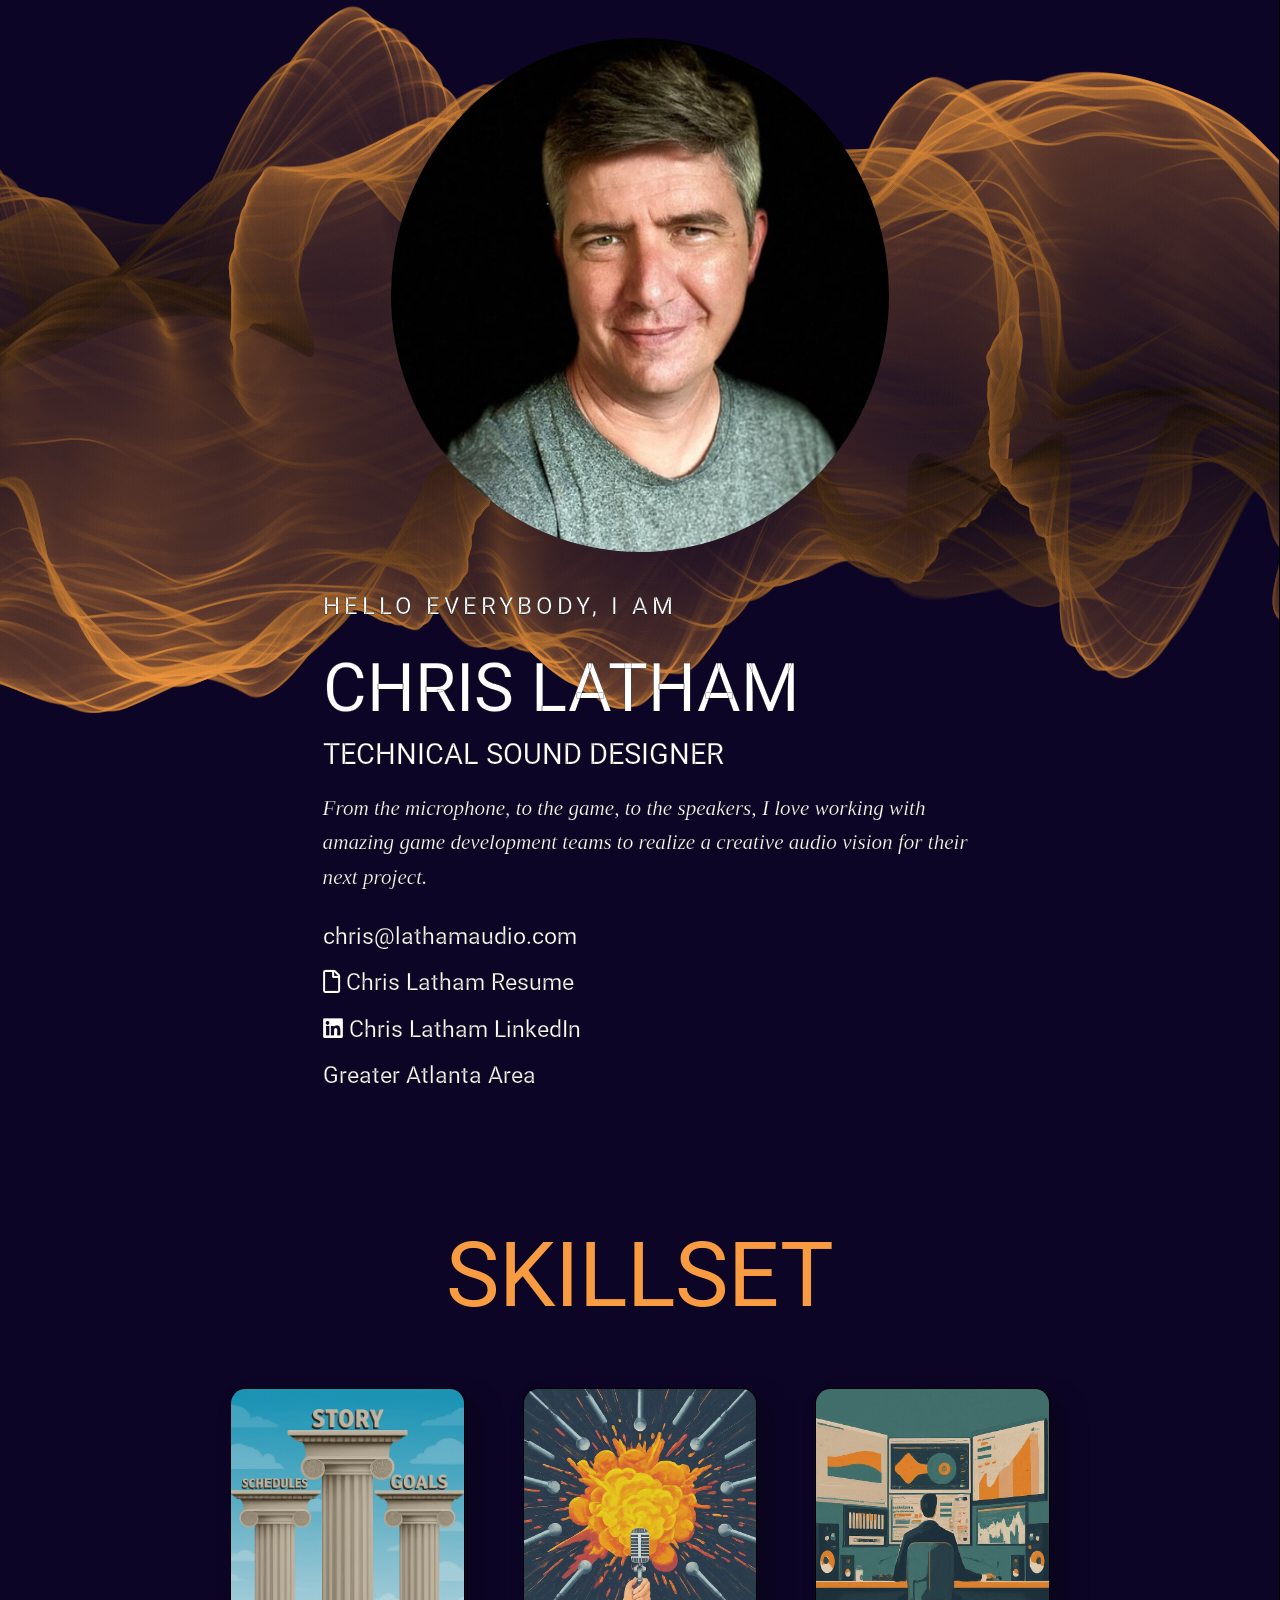
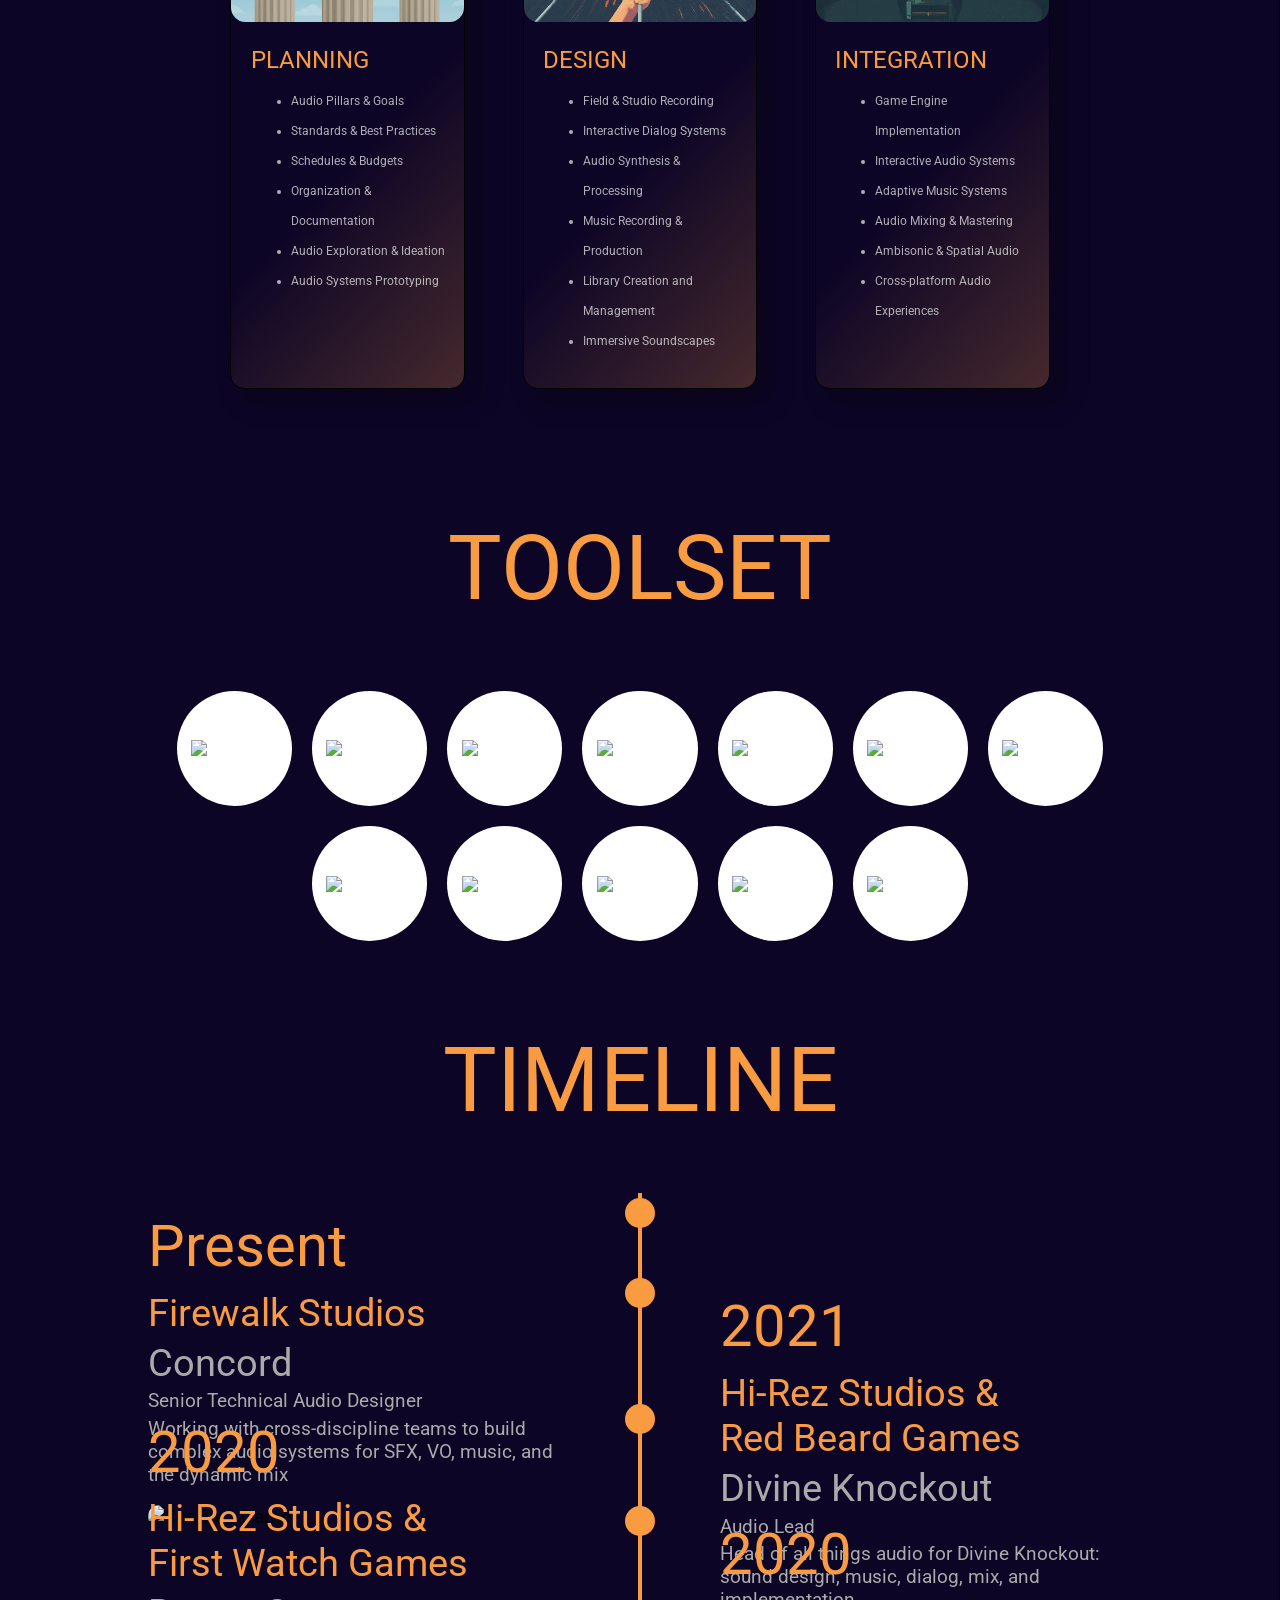
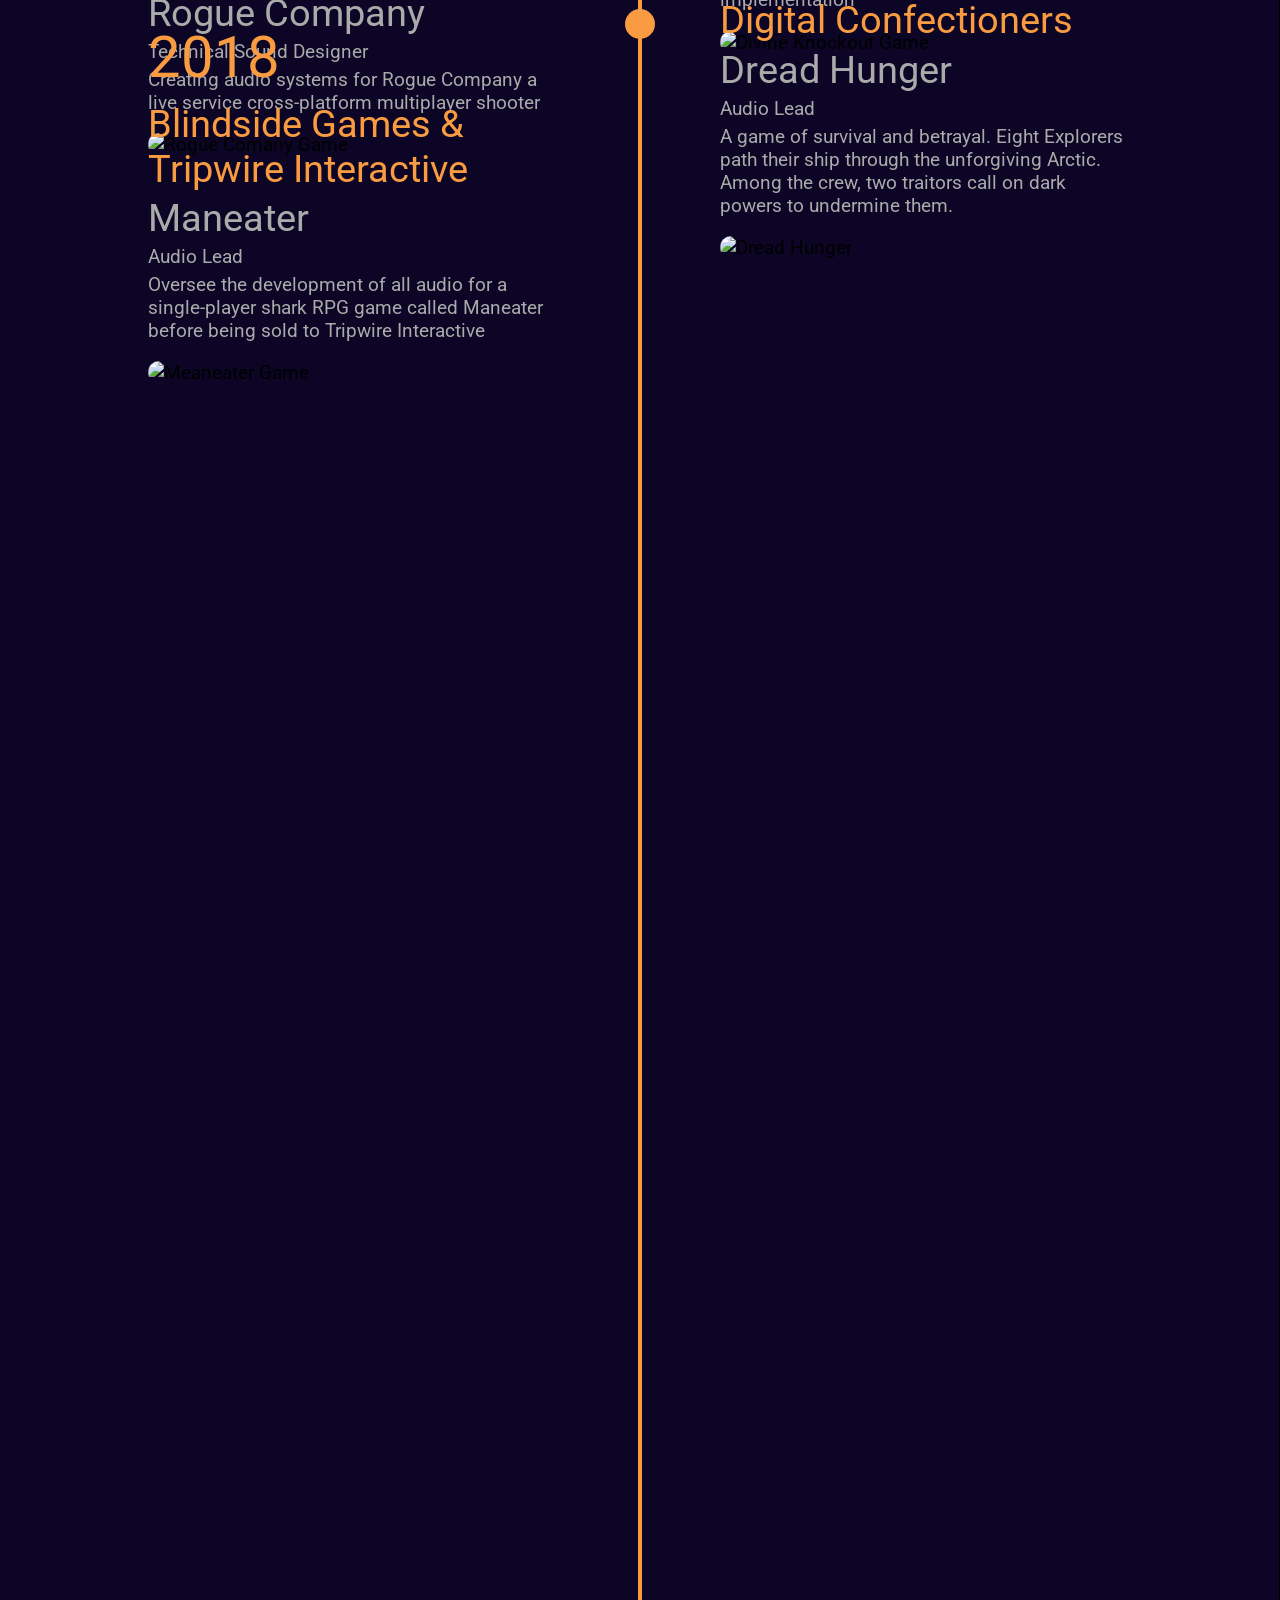
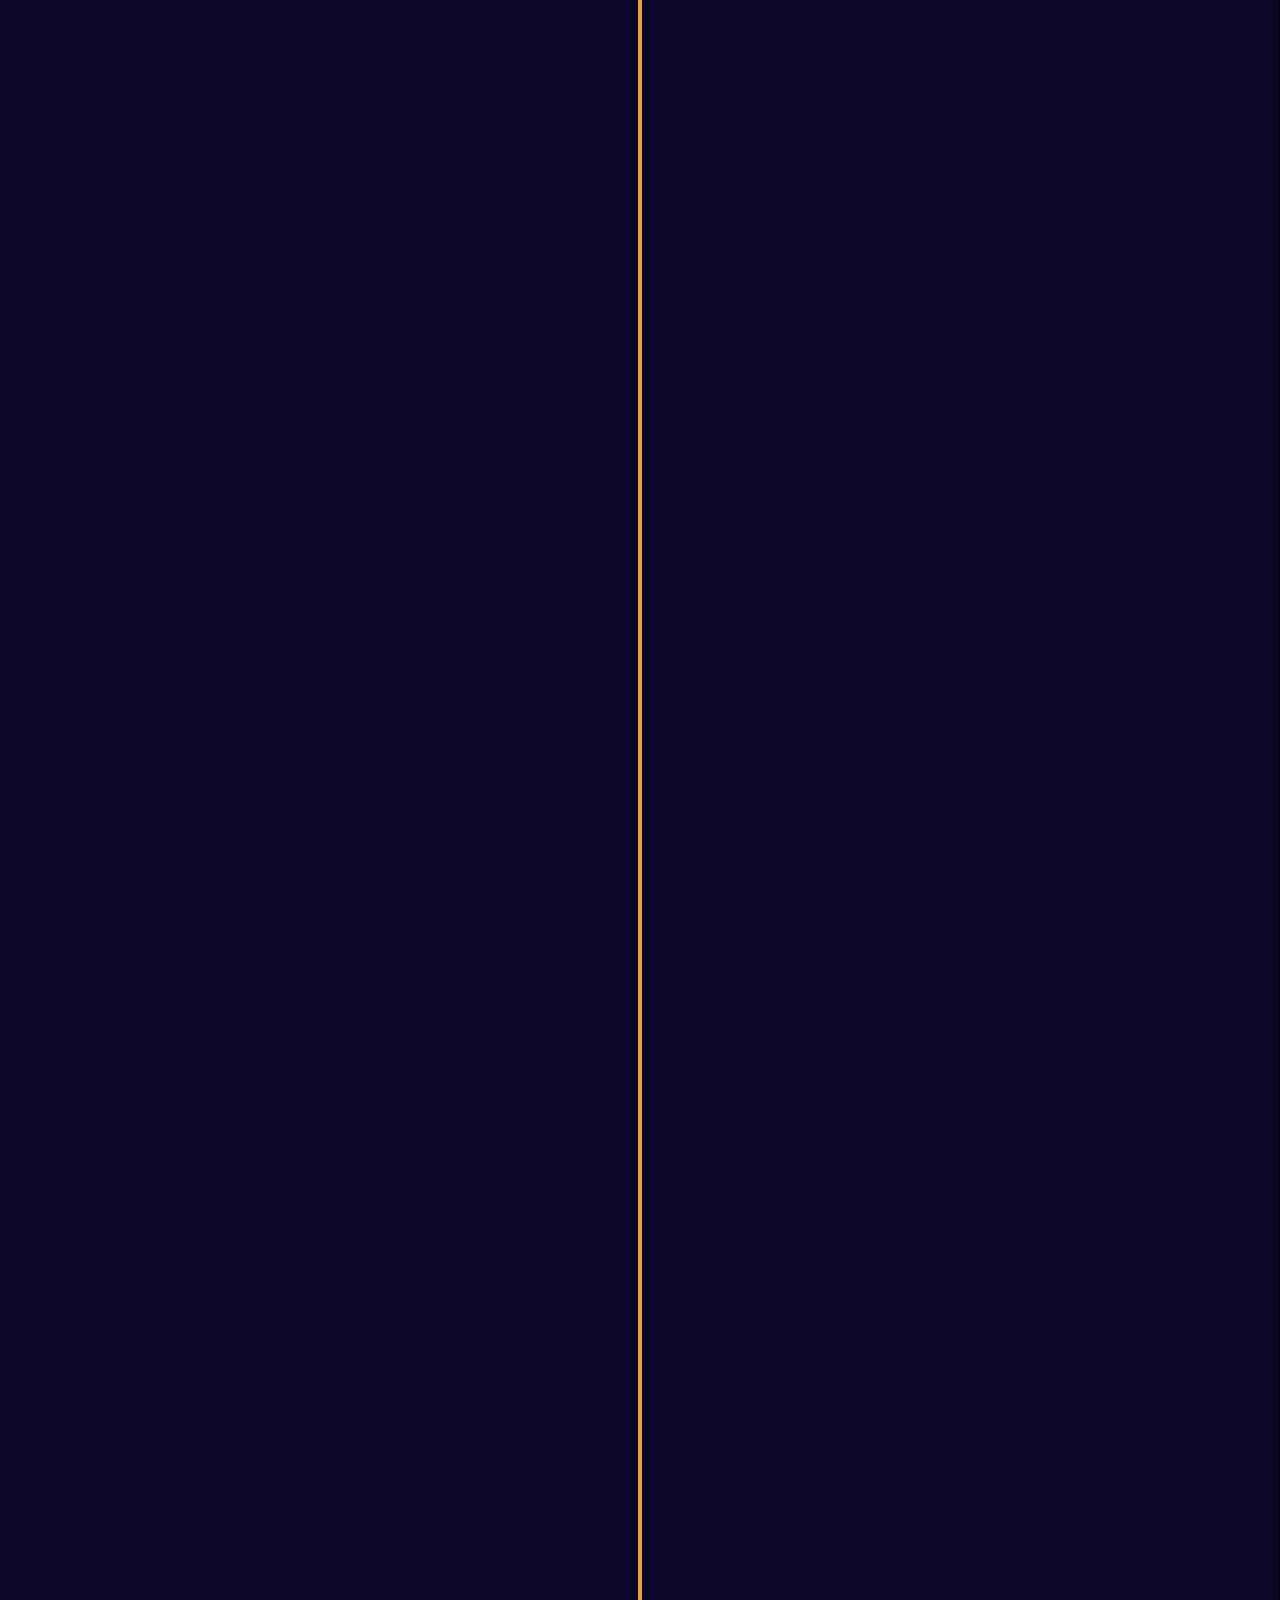
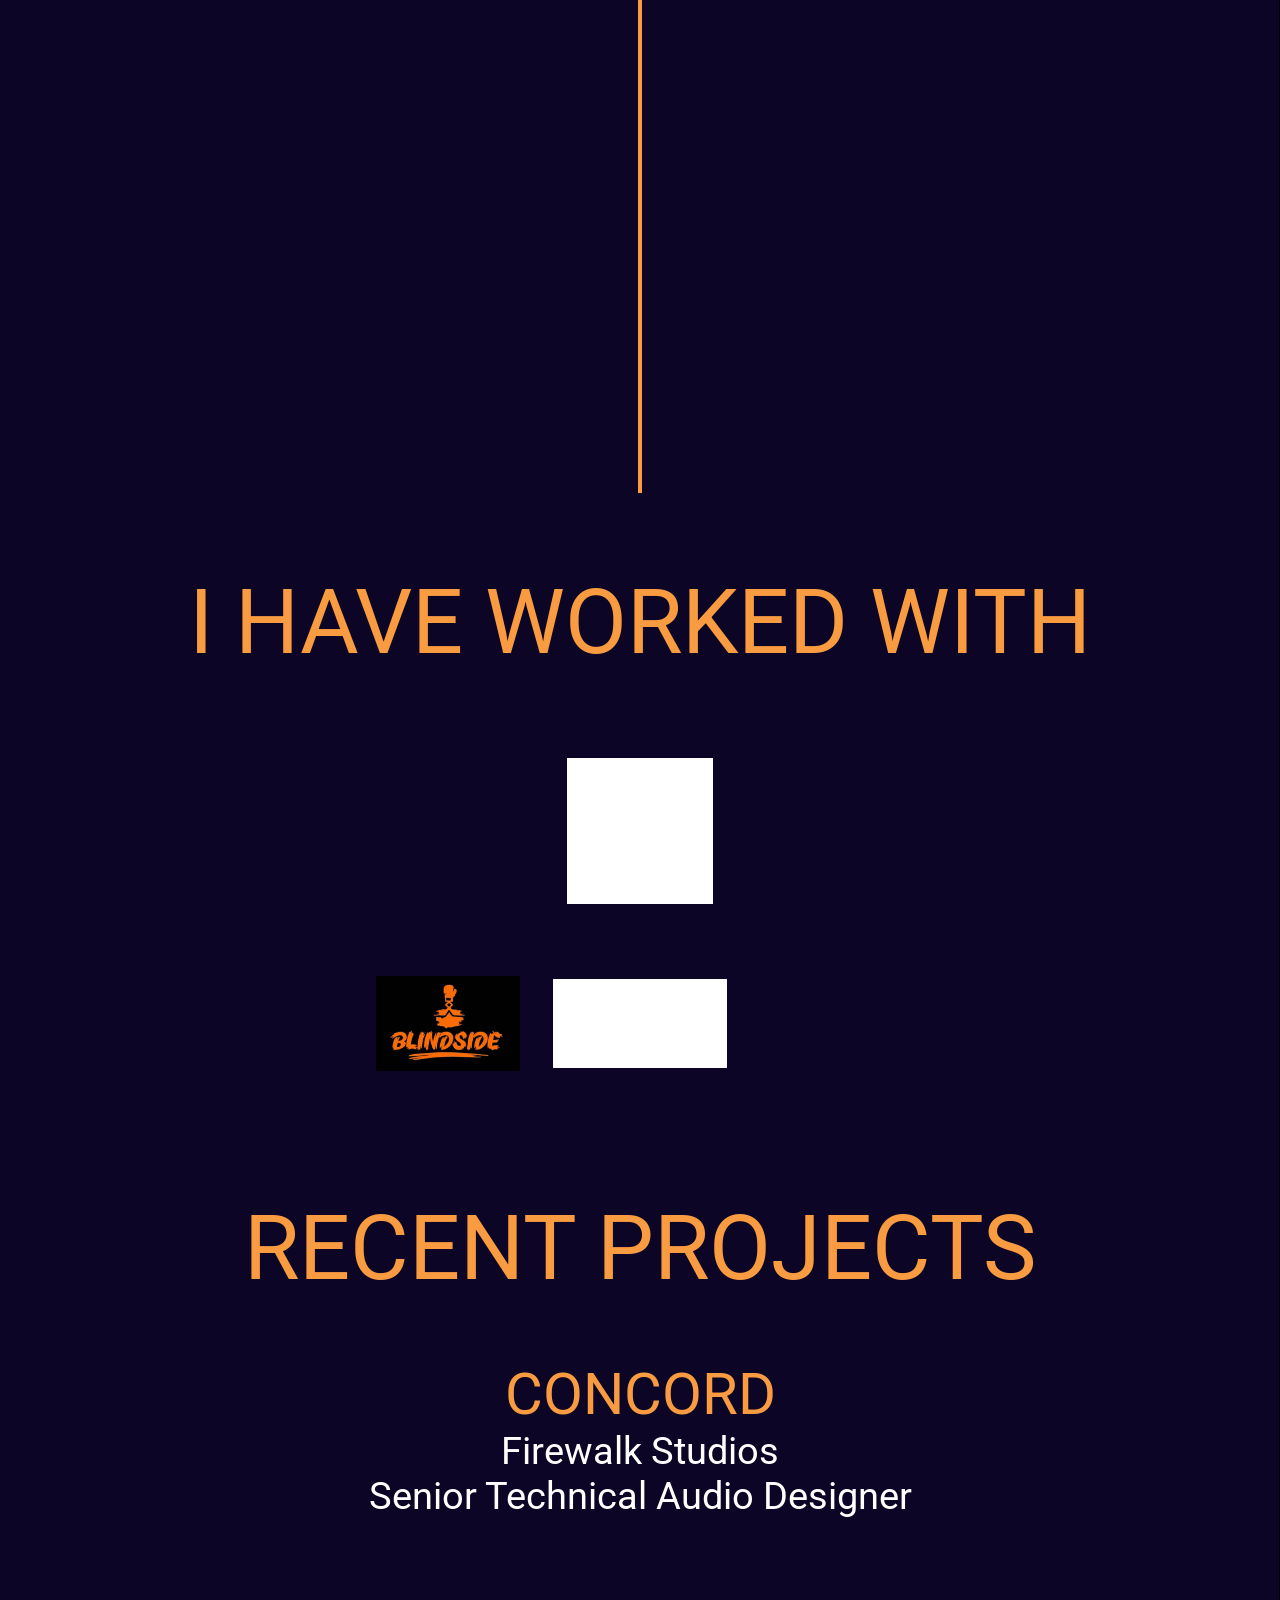
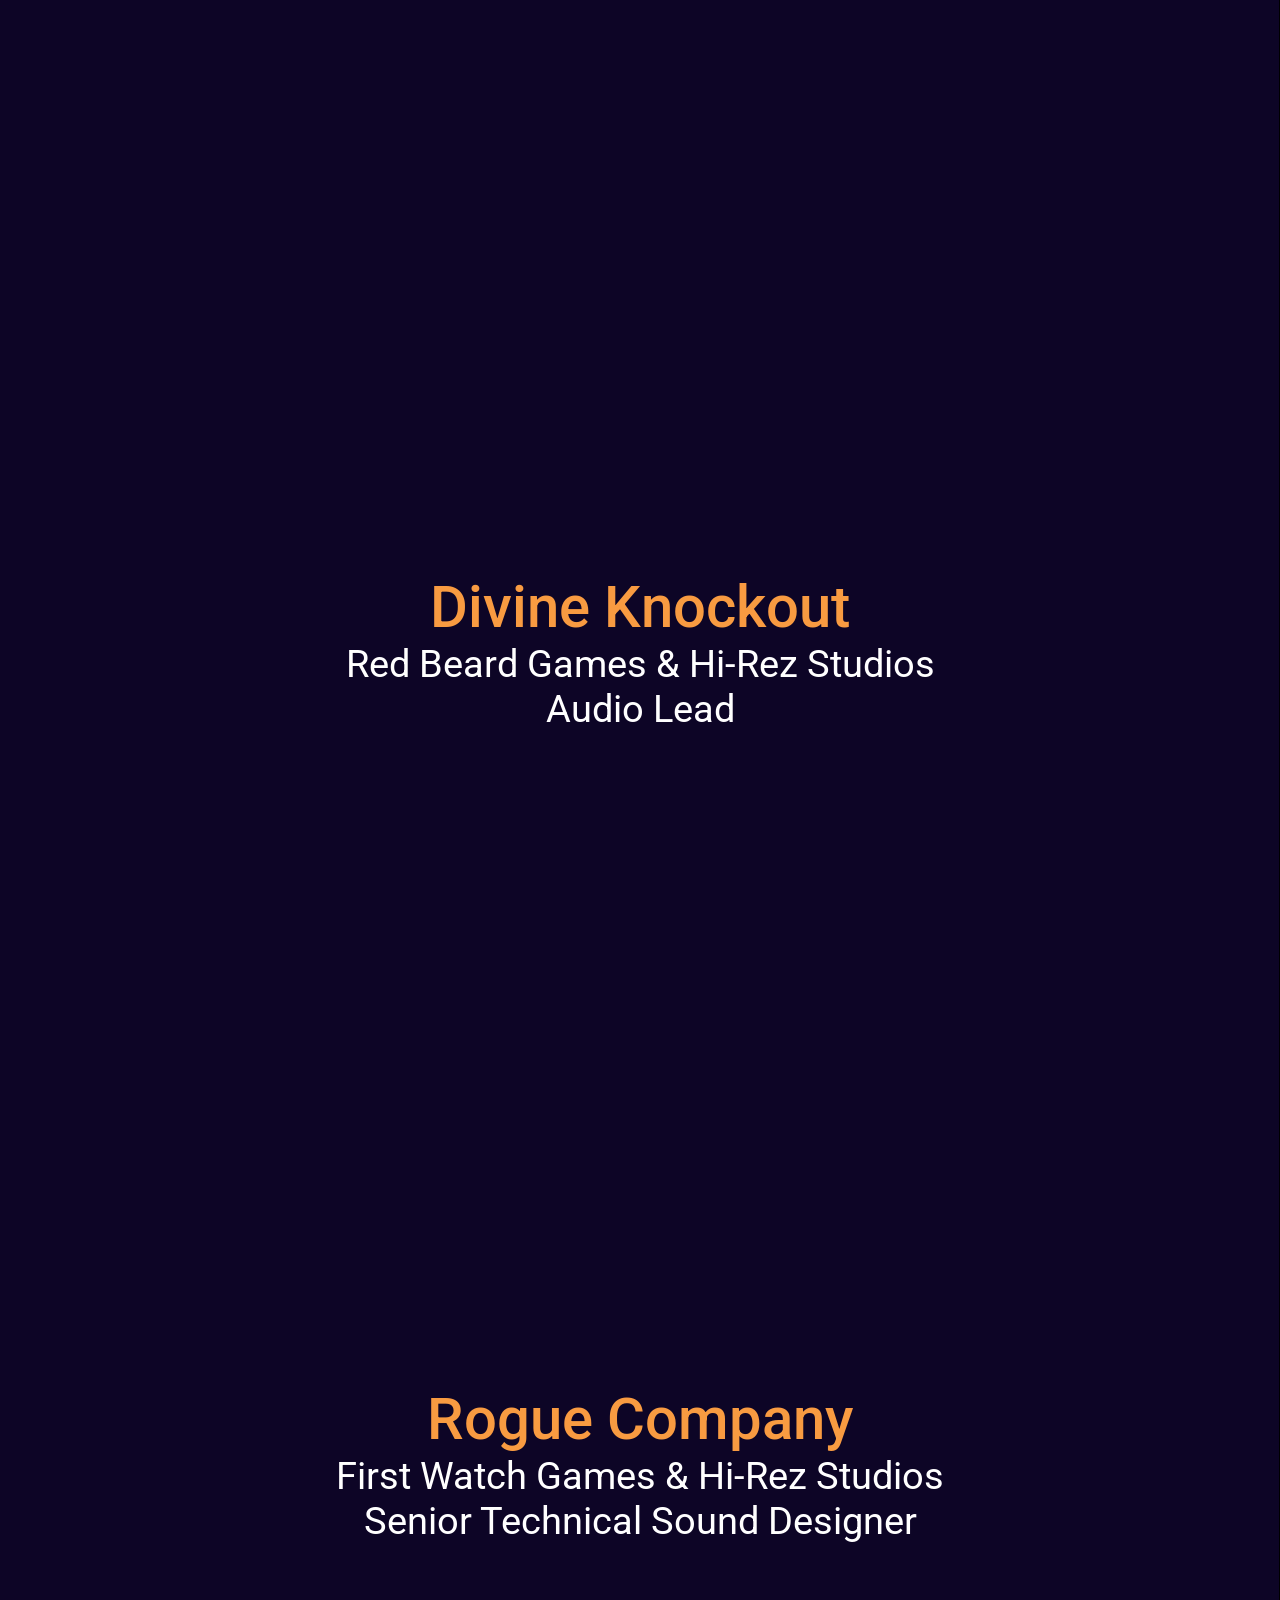
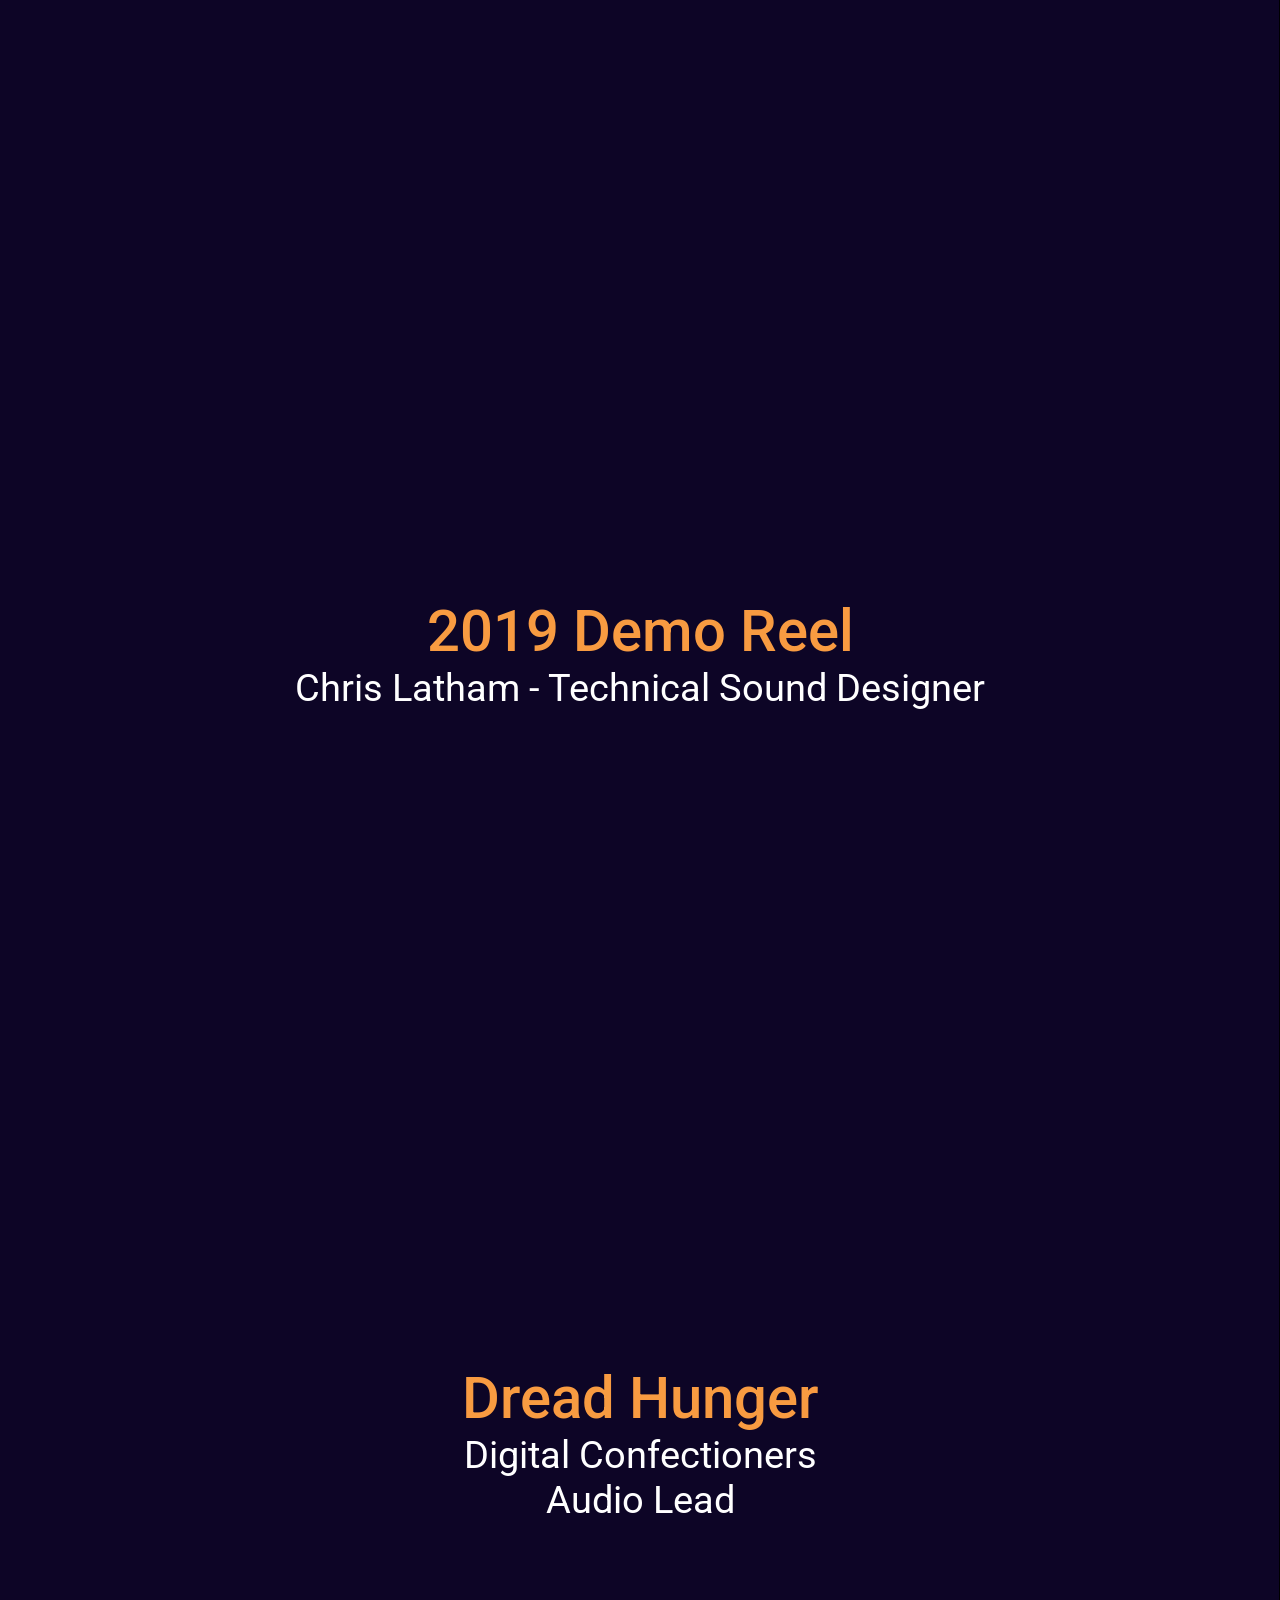
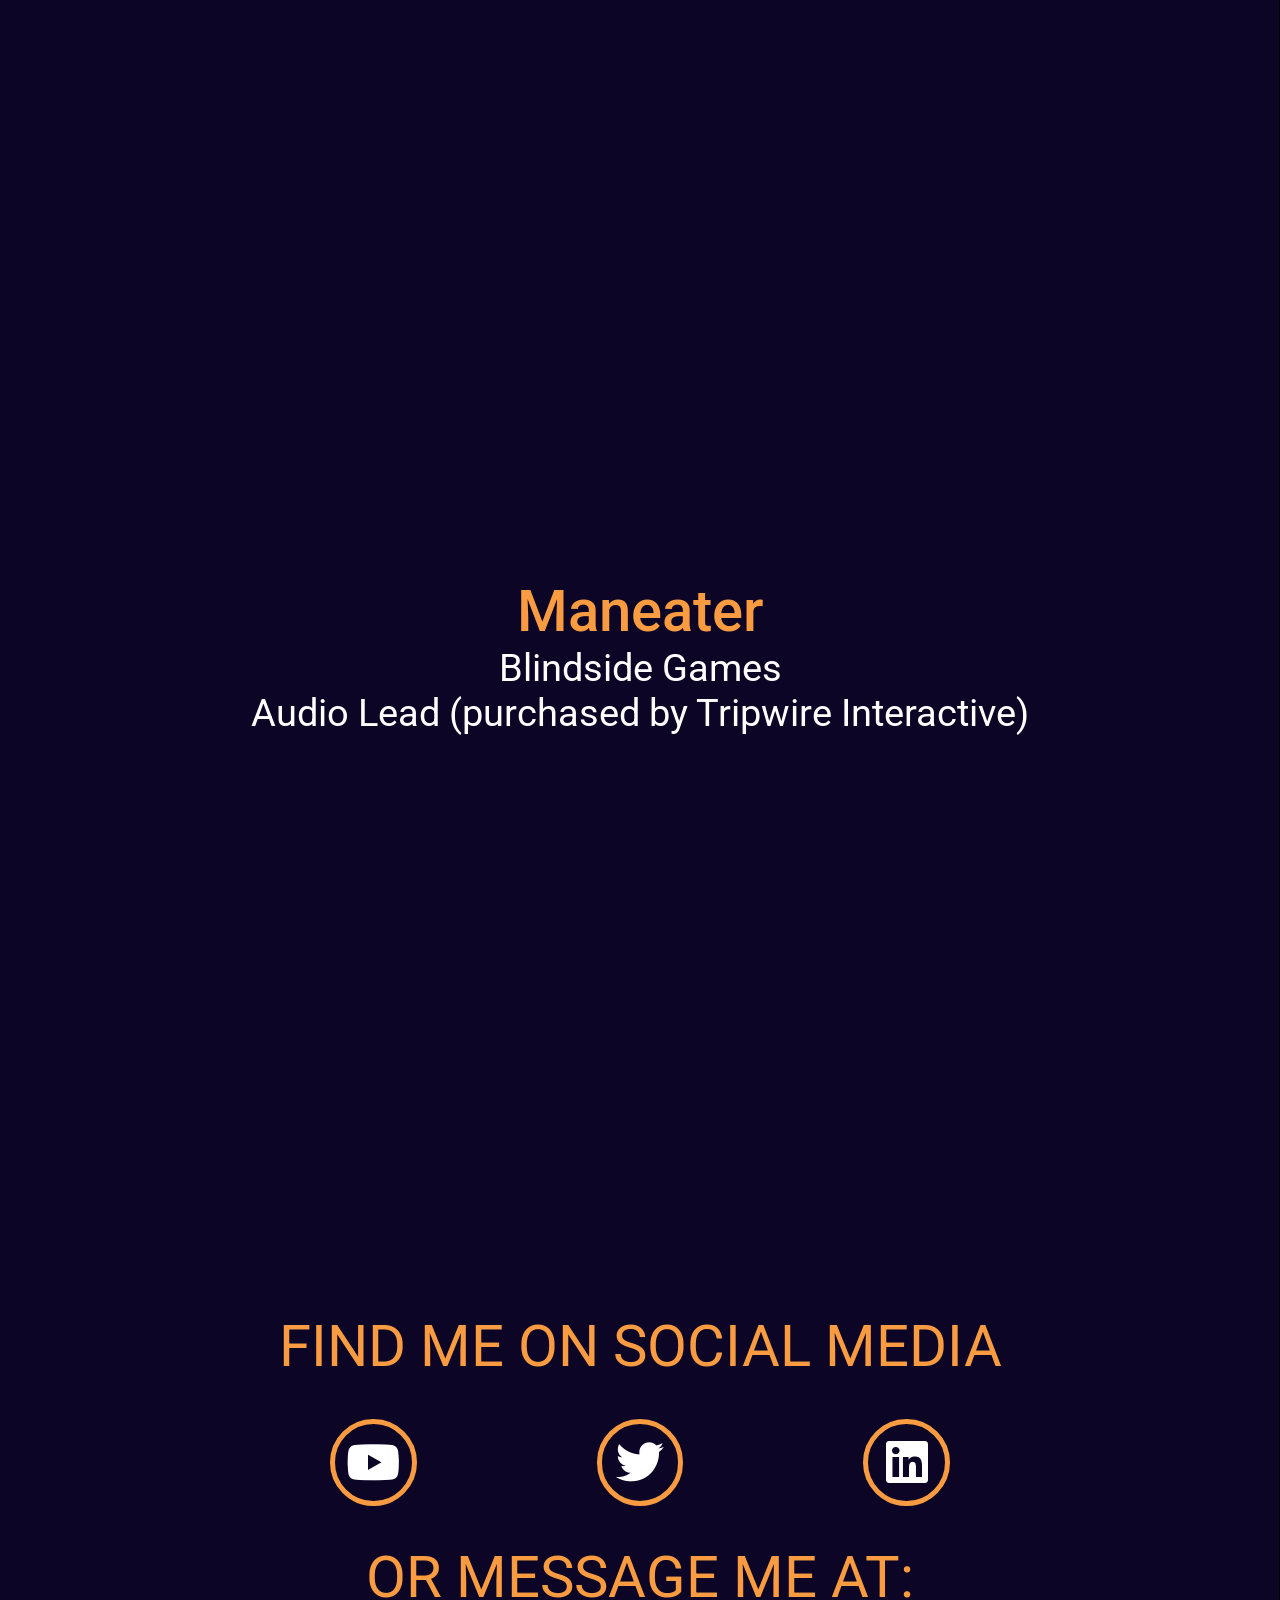
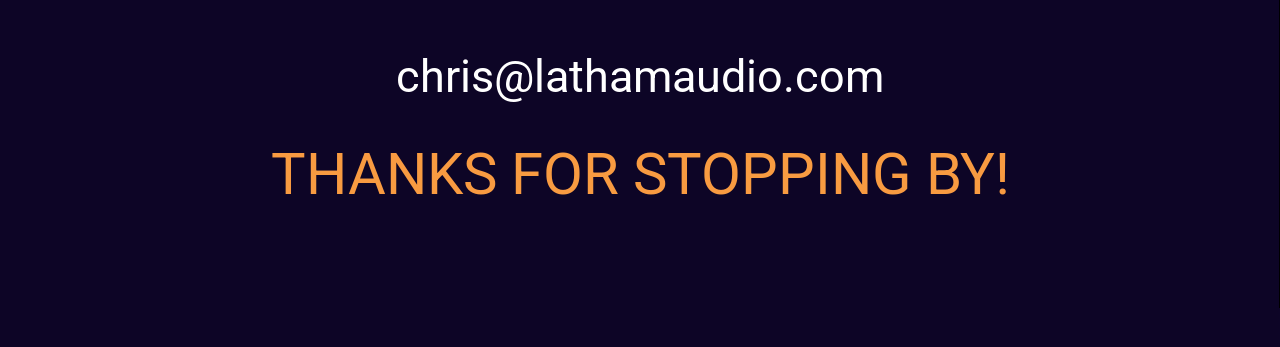
==== index.html @ 5eef3aea "Moving files out of folder" ====
<!DOCTYPE html>
<html lang="en">
  <head>
    <meta charset="UTF-8" />
    <meta name="viewport" content="width=device-width, initial-scale=1.0" />
    <title>Chris Latham Portofolio</title>
    <link rel="stylesheet" href="style.css" />
    <link
      rel="stylesheet"
      href="https://cdn.linearicons.com/free/1.0.0/icon-font.min.css"
    />
    <link
      rel="stylesheet"
      href="https://cdnjs.cloudflare.com/ajax/libs/font-awesome/5.15.4/css/all.min.css"
    />
  </head>
  <body>
    <!--_____MAIN___________________________________________________________________________________-->
    <main class="main">
      <div class="background-gradient-area">
        <div class="aboutme-container">
          <!--_____ABOUT ME___________________________________________________________________________________-->
          <div class="aboutme-border">
            <div class="aboutme-container">
              <div class="aboutme-media">
                <img
                  src="images/LathamPic_crop_85percent.jpg"
                  alt="Latham Headshot"
                />
              </div>
              <!-- </div> -->
              <div class="aboutme-body">
                <div class="media-body">
                  <div class="personal_text">
                    <div class="personal_intro">Hello Everybody, I am</div>
                    <div class="personal_name">Chris Latham</div>
                    <div class="personal_role">Technical Sound Designer</div>
                    <div class="personal_objective">
                      From the microphone, to the game, to the speakers, I love
                      working with amazing game development teams to realize a
                      creative audio vision for their next project.
                    </div>
                    <div class="social-links">
                      <div class="social-link">
                        <a href="mailto:chris@lathamaudio.com"
                          ><i class="lnr lnr-envelope"></i>
                          chris@lathamaudio.com</a
                        >
                      </div>
                      <div class="social-link">
                        <a href="latham_resume.html">
                          <i class="far fa-file"></i> Chris Latham Resume</a
                        >
                      </div>
                      <div class="social-link">
                        <a href="http://www.linkedin.com/in/lathamaudio">
                          <i class="fab fa-linkedin"></i> Chris Latham
                          LinkedIn</a
                        >
                      </div>
                      <div class="social-link">
                        <i class="lnr lnr-home"></i> Greater Atlanta Area
                      </div>
                    </div>
                  </div>
                </div>
              </div>
            </div>
          </div>
        </div>
      </div>
      <div class="main-container">
        <!--_____SKILLSET___________________________________________________________________________________-->
        <h1 class="section-header">SKILLSET</h1>
        <div class="skillset">
          <section class="skillset-container">
            <div class="card-container">
              <div class="card-container-card">
                <div class="card-container-image-container">
                  <span
                    ><img class="skill-image" src="./images/planning.png"
                  /></span>
                </div>
                <div class="card-container-textblock">
                  <strong class="card-container-textblock-header"
                    >PLANNING</strong
                  >
                  <ul class="card-container-textblock-content">
                    <li>Audio Pillars & Goals</li>
                    <li>Standards & Best Practices</li>
                    <li>Schedules & Budgets</li>
                    <li>Organization & Documentation</li>
                    <li>Audio Exploration & Ideation</li>
                    <li>Audio Systems Prototyping</li>
                  </ul>
                </div>
              </div>
              <div class="card-container-card">
                <div class="card-container-image-container">
                  <span
                    ><img class="skill-image" src="./images/design.jpg"
                  /></span>
                </div>
                <div class="card-container-textblock">
                  <strong class="card-container-textblock-header"
                    >DESIGN</strong
                  >
                  <ul class="card-container-textblock-content">
                    <li>Field & Studio Recording</li>
                    <li>Interactive Dialog Systems</li>
                    <li>Audio Synthesis & Processing</li>
                    <li>Music Recording & Production</li>
                    <li>Library Creation and Management</li>
                    <li>Immersive Soundscapes</li>
                  </ul>
                </div>
              </div>
              <div class="card-container-card">
                <div class="card-container-image-container">
                  <span
                    ><img class="skill-image" src="./images/integration.jpg"
                  /></span>
                </div>
                <div class="card-container-textblock">
                  <strong class="card-container-textblock-header"
                    >INTEGRATION</strong
                  >
                  <ul class="card-container-textblock-content">
                    <li>Game Engine Implementation</li>
                    <li>Interactive Audio Systems</li>
                    <li>Adaptive Music Systems</li>
                    <li>Audio Mixing & Mastering</li>
                    <li>Ambisonic & Spatial Audio</li>
                    <li>Cross-platform Audio Experiences</li>
                  </ul>
                </div>
              </div>
            </div>
          </section>
        </div>
        <!--_____TOOLSET___________________________________________________________________________________-->
        <h1 class="section-header">TOOLSET</h1>
        <div class="toolset">
          <div class="toolset-grid-container">
            <div class="toolset-grid-layout"></div>
            <div class="toolset-grid">
              <div class="tool">
                <img
                  class="toolset-logo"
                  src="https://upload.wikimedia.org/wikipedia/it/c/cf/REAPER_logo.png"
                />
                <div class="tool-overlay">
                  <div class="overlay-text">
                    <a href="https://www.reaper.fm/" target="_blank">REAPER</a>
                  </div>
                </div>
              </div>
              <div class="tool">
                <img
                  class="toolset-logo"
                  src="https://upload.wikimedia.org/wikipedia/commons/d/d2/Pro_Tools_2020_Logo.jpg"
                />
                <div class="tool-overlay">
                  <div class="overlay-text">
                    <a href="https://www.avid.com/pro-tools" target="_blank"
                      >PRO TOOLS</a
                    >
                  </div>
                </div>
              </div>
              <div class="tool">
                <img
                  class="toolset-logo"
                  src="https://www.audiokinetic.com/jakhub/static/media/wwise_logo_rgb.7e17bcc5.png"
                />
                <div class="tool-overlay">
                  <div class="overlay-text">
                    <a href="https://www.audiokinetic.com" target="_blank"
                      >WWISE</a
                    >
                  </div>
                </div>
              </div>
              <div class="tool">
                <img
                  class="toolset-logo"
                  src="https://upload.wikimedia.org/wikipedia/en/5/57/FMOD_logo.svg"
                />
                <div class="tool-overlay">
                  <div class="overlay-text">
                    <a href="https://www.fmod.com" target="_blank">FMOD</a>
                  </div>
                </div>
              </div>
              <div class="tool">
                <img
                  class="toolset-logo"
                  src="https://upload.wikimedia.org/wikipedia/commons/d/da/Unreal_Engine_Logo.svg"
                />
                <div class="tool-overlay">
                  <div class="overlay-text">
                    <a href="https://www.unrealengine.com" target="_blank"
                      >UNREAL</a
                    >
                  </div>
                </div>
              </div>
              <div class="tool">
                <img
                  class="toolset-logo"
                  src="https://upload.wikimedia.org/wikipedia/commons/1/19/Unity_Technologies_logo.svg"
                />
                <div class="tool-overlay">
                  <div class="overlay-text">
                    <a href="https://www.unity.com" target="_blank">UNITY</a>
                  </div>
                </div>
              </div>
              <div class="tool">
                <img
                  class="toolset-logo"
                  src="https://www.creativefieldrecording.com/wp-content/uploads/2015/04/Soundminer-Logo-with-text.jpg"
                />
                <div class="tool-overlay">
                  <div class="overlay-text">
                    <a
                      href="https://store.soundminer.com/collections/all-products/products/soundminer-v6-plus"
                      target="_blank"
                      >SOUNDMINER</a
                    >
                  </div>
                </div>
              </div>
              <div class="tool">
                <img
                  class="toolset-logo"
                  src="https://upload.wikimedia.org/wikipedia/commons/d/d8/NI_Reaktor_Logo.svg"
                />
                <div class="tool-overlay">
                  <div class="overlay-text">
                    <a
                      href="https://www.native-instruments.com/en/products/komplete/synths/reaktor-6/"
                      target="_blank"
                      >REAKTOR</a
                    >
                  </div>
                </div>
              </div>
              <div class="tool">
                <img
                  class="toolset-logo"
                  src="https://upload.wikimedia.org/wikipedia/en/8/80/Perforce-Software-Logo.png"
                />
                <div class="tool-overlay">
                  <div class="overlay-text">
                    <a href="https://www.perforce.com/" target="_blank"
                      >PERFORCE</a
                    >
                  </div>
                </div>
              </div>
              <div class="tool">
                <img
                  class="toolset-logo"
                  src="https://upload.wikimedia.org/wikipedia/commons/8/82/Jira_%28Software%29_logo.svg"
                />
                <div class="tool-overlay">
                  <div class="overlay-text">
                    <a
                      href="https://www.atlassian.com/software/jira"
                      target="_blank"
                      >JIRA</a
                    >
                  </div>
                </div>
              </div>
              <div class="tool">
                <img
                  class="toolset-logo"
                  src="https://upload.wikimedia.org/wikipedia/commons/1/18/ISO_C%2B%2B_Logo.svg"
                />
                <div class="tool-overlay">
                  <div class="overlay-text">
                    <a
                      href="https://en.wikipedia.org/wiki/C%2B%2B"
                      target="_blank"
                      >C++</a
                    >
                  </div>
                </div>
              </div>
              <div class="tool">
                <img
                  class="toolset-logo"
                  src="https://upload.wikimedia.org/wikipedia/commons/c/c3/Python-logo-notext.svg"
                />
                <div class="tool-overlay">
                  <div class="overlay-text">
                    <a href="https://www.python.org/" target="_blank">Python</a>
                  </div>
                </div>
              </div>
            </div>
          </div>
          <div class="toolset-grid-layout"></div>
        </div>
        <!--_____TIMELINE___________________________________________________________________________________-->
        <h1 class="section-header">TIMELINE</h1>
        <div class="timeline">
          <div class="timeline-left-content">
            <div class="entries">
              <div class="entry">
                <div class="date-dot"></div>
                <div class="date-title">Present</div>
                <div class="body">
                  <div class="company">Firewalk Studios</div>
                  <div class="project">Concord</div>
                  <div class="role">Senior Technical Audio Designer</div>
                  <div class="description">
                    Working with cross-discipline teams to build complex audio
                    systems for SFX, VO, music, and the dynamic mix
                  </div>
                  <img
                    style="border-radius: 0.75rem"
                    src="https://static1.thegamerimages.com/wordpress/wp-content/uploads/sharedimages/2024/05/concord-tag-page-cover-art.jpg?q=49&fit=crop&w=480&dpr=2"
                    alt="Concord Game"
                  />
                </div>
              </div>
              <div class="entry">
                <div class="date-dot"></div>
                <div class="date-title">2021</div>
                <div class="body">
                  <div class="company">
                    Hi-Rez Studios & <br />Red Beard Games
                  </div>
                  <div class="project">Divine Knockout</div>
                  <div class="role">Audio Lead</div>
                  <div class="description">
                    Head of all things audio for Divine Knockout: sound design,
                    music, dialog, mix, and implementation
                  </div>
                  <img
                    style="border-radius: 0.75rem"
                    src="https://assets-prd.ignimgs.com/2022/06/12/dko-button-01as-1654993270862.png"
                    alt="Divine Knockout Game"
                  />
                </div>
              </div>
              <div class="entry">
                <div class="date-dot"></div>
                <div class="date-title">2020</div>
                <div class="body">
                  <div class="company">
                    Hi-Rez Studios & <br />First Watch Games
                  </div>
                  <div class="project">Rogue Company</div>
                  <div class="role">Technical Sound Designer</div>
                  <div class="description">
                    Creating audio systems for Rogue Company a live service
                    cross-platform multiplayer shooter
                  </div>
                  <img
                    style="border-radius: 0.75rem"
                    src="https://pbs.twimg.com/media/E6vgRywWQAQjJtg.jpg"
                    alt="Rogue Comany Game"
                  />
                </div>
              </div>
              <div class="entry">
                <div class="date-dot"></div>
                <div class="date-title">2020</div>
                <div class="body">
                  <div class="company">Digital Confectioners</div>
                  <div class="project">Dread Hunger</div>
                  <div class="role">Audio Lead</div>
                  <div class="description">
                    A game of survival and betrayal. Eight Explorers path their
                    ship through the unforgiving Arctic. Among the crew, two
                    traitors call on dark powers to undermine them.
                  </div>
                  <img style="border-radius: .75rem;"
                  src="https://upload.wikimedia.org/wikipedia/en/b/b4/Dread_Hunger_cover_art.jpg""
                  alt="Dread Hunger" />
                </div>
              </div>
              <div class="entry">
                <div class="date-dot"></div>
                <div class="date-title">2018</div>
                <div class="body">
                  <div class="company">
                    Blindside Games & Tripwire Interactive
                  </div>
                  <div class="project">Maneater</div>
                  <div class="role">Audio Lead</div>
                  <div class="description">
                    Oversee the development of all audio for a single-player
                    shark RPG game called Maneater before being sold to Tripwire
                    Interactive
                  </div>
                  <img
                    style="border-radius: 0.75rem"
                    src="https://assetsio.gnwcdn.com/co1lx6.jpg?width=1200&height=1200&fit=bounds&quality=70&format=jpg&auto=webp"
                    alt="Meaneater Game"
                  />
                </div>
              </div>
            </div>
          </div>
          <div class="timeline-right-content"></div>
        </div>
        <!--_____CLIENTS___________________________________________________________________________________-->
        <h1 class="section-header">I HAVE WORKED WITH</h1>
        <div class="clients">
          <div class="clients-grid-container">
            <div class="clients-grid-layout"></div>
            <div class="clients-grid">
              <div class="client-image">
                <a href="https://www.firewalkstudios.com/"
                  ><img
                    style="border-radius: 0.75rem"
                    src="https://static.wikia.nocookie.net/logopedia/images/6/6f/Firewalk_Studios_logo.svg"
                    alt=""
                /></a>
              </div>
              <div class="client-image">
                <a href="https://www.hirezstudios.com/"
                  ><img
                    style="border-radius: 0.75rem"
                    src="https://webcdn.hirezstudios.com/hirezstudios/cdn/HiRez_Logo_FullLogo_White_72dpi_GT.png"
                    alt=""
                /></a>
              </div>
              <div class="client-image">
                <div
                  style="
                    width: 100%;
                    height: 100%;
                    display: flex;
                    justify-content: center;
                    align-items: center;
                  "
                >
                  <div
                    style="
                      width: 75%;
                      height: 75%;
                      border: 1px solid white;
                      background-color: white;
                      display: flex;
                      justify-content: center;
                      align-items: center;
                    "
                  >
                    <a href="https://www.fullsail.edu/"
                      ><img
                        style="max-width: 90%; max-height: 90%"
                        src="https://upload.wikimedia.org/wikipedia/en/7/7d/Full_Sail_University.svg"
                        alt=""
                    /></a>
                  </div>
                </div>
              </div>
              <div class="client-image">
                <a href="https://www.ea.com/sports"
                  ><img
                    style="border-radius: 0.75rem"
                    src="https://upload.wikimedia.org/wikipedia/commons/0/0d/Electronic-Arts-Logo.svg"
                    alt=""
                /></a>
              </div>
              <div class="client-image">
                <a href="https://www.marvel.com/"
                  ><img
                    src="https://upload.wikimedia.org/wikipedia/commons/b/b9/Marvel_Logo.svg"
                    alt=""
                /></a>
              </div>
              <div class="client-image">
                <a href="https://www.tripwireinteractive.com/"
                  ><img
                    src="https://upload.wikimedia.org/wikipedia/commons/8/8e/Tripwire_Interactive_new_logo.png"
                    alt=""
                /></a>
              </div>
              <div class="client-image">
                <img
                  src="images/blindside-logo-copy-512x336-512x336.jpg"
                  alt=""
                />
              </div>
              <div class="client-image">
                <div
                  style="
                    width: 100%;
                    height: 50%;
                    display: flex;
                    justify-content: center;
                    align-items: center;
                  "
                >
                  <div
                    style="
                      width: 90%;
                      height: 90%;
                      border: 1px solid white;
                      background-color: white;
                      display: flex;
                      justify-content: center;
                      align-items: center;
                    "
                  >
                    <a href="https://digitalconfectioners.com/"
                      ><img
                        style="max-width: 90%; max-height: 90%"
                        src="https://www.digitalconfectioners.com/wp-content/themes/digital-confectioners/images/logo.png"
                        alt=""
                    /></a>
                  </div>
                </div>
              </div>
              <div class="client-image">
                <a href="https://www.redbeardgames.com/"
                  ><img
                    src="https://webcdn.hirezstudios.com/redbeardgames/Logos/RBG_Final-14.png"
                    alt=""
                /></a>
              </div>
              <div class="client-image">
                <a href="https://www.playfirstwatch.com/"
                  ><img
                    src="https://webcdn.hirezstudios.com/rogue-company/static/first-watch/BigLogo.png"
                    alt=""
                /></a>
              </div>
            </div>
            <div class="clients-grid-layout"></div>
          </div>
        </div>
        <!--_____RECENT MEDIA___________________________________________________________________________________-->
        <h1 class="section-header">RECENT PROJECTS</h1>
        <div class="recentmedia">
          <div class="videos-grid-container">
            <div class="videos-grid-video"></div>
            <div class="videos-grid-center">
              <div class="recentmedia-header-first">CONCORD</div>
              <div class="recentmedia-subheader">
                Firewalk Studios<br />Senior Technical Audio Designer
              </div>
              <iframe
                src="https://www.youtube.com/embed/7jqQJhjf_3o?si=iaMAdHT5Rx6rFDRv"
                frameborder="0"
                allow="autoplay; encrypted-media"
                allowfullscreen
              ></iframe>
              <div class="recentmedia-header">Divine Knockout</div>
              <div class="recentmedia-subheader">
                Red Beard Games & Hi-Rez Studios<br />Audio Lead
              </div>
              <iframe
                src="https://www.youtube.com/embed/sbap7nTR7xU?si=U93wVYOVWxQic5P0"
                frameborder="0"
                allow="autoplay; encrypted-media"
                allowfullscreen
              ></iframe>
              <div class="recentmedia-header">Rogue Company</div>
              <div class="recentmedia-subheader">
                First Watch Games & Hi-Rez Studios<br />Senior Technical Sound
                Designer
              </div>
              <iframe
                src="https://www.youtube.com/embed/cwLbCWDntVc?si=fAo6iYZl98PWJReJ"
                frameborder="0"
                allow="autoplay; encrypted-media"
                allowfullscreen
              ></iframe>
              <div class="recentmedia-header">2019 Demo Reel</div>
              <div class="recentmedia-subheader">
                Chris Latham - Technical Sound Designer
              </div>
              <iframe
                src="https://www.youtube.com/embed/0FNSuoA9VTI?si=BkArh6_PabRBpbQ5"
                frameborder="0"
                allow="autoplay; encrypted-media"
                allowfullscreen
              ></iframe>
              <div class="recentmedia-header">Dread Hunger</div>
              <div class="recentmedia-subheader">
                Digital Confectioners<br />Audio Lead
              </div>
              <iframe
                src="https://www.youtube.com/embed/TI-3h0JXjic?si=xcGD6nL6BcsRaKoJ"
                frameborder="0"
                allow="autoplay; encrypted-media"
                allowfullscreen
              ></iframe>
              <div class="recentmedia-header">Maneater</div>
              <div class="recentmedia-subheader">
                Blindside Games<br />Audio Lead (purchased by Tripwire
                Interactive)
              </div>
              <iframe
                src="https://www.youtube.com/embed/HCRmiOqUgYQ?si=4eLNDzZ92GQFQSA0"
                frameborder="0"
                allow="autoplay; encrypted-media"
                allowfullscreen
              ></iframe>
            </div>
            <div class="videos-grid-video"></div>
          </div>
        </div>
        <!--_____FOOTER___________________________________________________________________________________-->
        <div class="footer">
          <h1 class="footer-title">FIND ME ON SOCIAL MEDIA</h1>
          <div class="social-icons">
            <a href="#"><i class="fab fa-youtube"></i></a>
            <a href="#"><i class="fab fa-twitter"></i></a>
            <a href="#"><i class="fab fa-linkedin"></i></a>
          </div>
          <h1 class="footer-title">OR MESSAGE ME AT:</h1>
          <h1 class="footer-email">
            <a href="mailto:chris@lathamaudio.com">chris@lathamaudio.com</a>
          </h1>
          <h1 class="footer-thanks">THANKS FOR STOPPING BY!</h1>
        </div>
      </div>
    </main>
  </body>
</html>
---- style.css ----
@import url("https://fonts.googleapis.com/css2?family=Roboto:wght@300;400&display=swap");
/* @import url("https://fonts.googleapis.com/css2?family=Poppins"); */

* {
  font-family: Poppins, Roboto, Helvetica, Arial, sans-serif;
  font-size: inherit;
  font-weight: 400;
  scrollbar-width: thin;
  scrollbar-color: #f89b41 #0d0526;
}

/* ___PAGE_____________________________ */
html {
  font-size: 62.5%;
}

body {
  position: relative;
  margin: 0;
  padding: 0;
  overflow-x: hidden;
  background-color: #0d0526;
}

img {
  width: 100%;
  height: auto;
}

@media screen and (min-width: 0) {
  :root {
    font-size: 0.8rem;
  }
}

@media screen and (min-width: 320px) {
  :root {
    font-size: 1rem;
  }
}

@media screen and (min-width: 680px) {
  :root {
    font-size: 1.2rem;
  }
}

/* ___HEADER_______________________________ */
header {
  background-color: #cccccc;
}

.header-container {
  margin-left: 3rem;
  margin-right: 3rem;
}

.header-grid nav {
  grid-column: span 6;
  justify-self: right;
}

.header-grid {
  display: grid;
  grid-template-columns: repeat(12, 1fr);
  gap: 1rem;
}

.header-grid h1 {
  grid-column: span 6;
}

/* ___MAIN______________________________________________________________________________________________ */
.main {
}

.main-container {
  margin-left: auto;
  margin-right: auto;
  width: 80%;
}

.background-gradient-area {
  background-image: url("./images/waveform.png");
  background-repeat: no-repeat;
  position: relative;
  padding-top: 0px;
  padding-bottom: 0px;
  background-position: 50% -144px;
}

.section-header {
  text-align: center;
  font-size: clamp(3rem, 10vmin, 6rem);
  color: #f89b41;
  text-align: center;
  margin-top: 4rem;
}

/* ___ABOUT ME____________________________________________________________________________________________ */
.aboutme-border {
}

.aboutme-container {
  border-radius: 20px;
  padding: 1rem;
  margin-left: auto;
  margin-right: auto;
}

.aboutme-body {
  background: rgba(255, 255, 255, 0);
}

.media-body {
  padding-left: 2rem;
}

.media-body h3 {
  line-height: 2rem;
  transition: all 0.3s linear;
}

.media-body p {
  font-size: 0.75rem;
  line-height: 2rem;
  color: #fff;
}

.aboutme-media img {
  width: 70%;
  height: auto;
  display: block;
  margin: auto;
  border-radius: 50%;
}

.personal_text {
  color: #fff;
  -webkit-text-stroke: 0.25px black;
  margin-top: 40px;
}

.personal_intro {
  font-size: 1.25rem;
  text-transform: uppercase;
  letter-spacing: 0.21rem;
}

.personal_role {
  text-transform: uppercase;
  font-size: 1.5rem;
  margin-bottom: 20px;
}

.personal_name {
  font-size: 3.5rem;
  text-transform: uppercase;
  margin-top: 1.5rem;
  margin-bottom: 0.5rem;
}

.personal_objective {
  font-family: "Georgia", serif;
  font-size: 1.1rem;
  margin-bottom: 1.5rem;
  line-height: 1.8rem;
  font-style: italic;
}

.social-links a {
  text-decoration: none;
  color: #fff;
}

.social-links a:hover {
  color: #f89b41;
}

.social-link {
  margin-bottom: 1rem;
  font-size: 1.2rem;
}

@media (min-width: 576px) {
  .aboutme-container {
    max-width: 540px;
  }
}

@media (min-width: 768px) {
  .aboutme-container {
    max-width: 650px;
  }
}

@media (min-width: 992px) {
  .aboutme-container {
    max-width: 750px;
  }
}

@media (min-width: 1300px) {
  .main-container {
  }

  .aboutme-container {
    max-width: 1150px;
    margin: auto;
  }

  .aboutme-container {
    display: flex;
  }

  .aboutme-media {
  }

  .aboutme-body {
    width: 540px;
  }

  .aboutme-media img {
    width: 100%;
  }
  .background-gradient-area {
    background-position: 50% 66%;
  }
}

/* ___SKILLSET____________________________________________________________________________________________ */
.card-container {
  gap: 3rem;
  width: 75%;
  margin-left: auto;
  margin-right: auto;
}

.card-container-card {
  background-image: linear-gradient(
    133deg,
    transparent 59%,
    rgba(248, 155, 65, 0.24)
  );
  box-shadow: 0.7rem 0.7rem 1.1rem 0.3rem rgba(0, 0, 0, 0.2);
  border: 0.1rem solid #000;
  border-radius: 0.75rem;
  margin-bottom: 50px;
}

.card-container-textblock {
  padding: 1rem;
}

.card-container-textblock-header {
  color: #f89b41;
  font-size: 1.25rem;
  text-align: center;
  width: 100%;
}

.card-container-textblock-content {
  color: hsla(0, 0%, 100%, 0.675);
  font-size: 4vw;
  line-height: 5vw;
}

.skill-image {
  border-radius: 0.75rem;
}

@media (min-width: 576px) {
  .card-container-textblock-content {
    color: hsla(0, 0%, 100%, 0.675);
    font-size: 2.5vw;
    line-height: 30px;
  }
}

@media screen and (min-width: 992px) {
  .card-container {
    display: grid;
    grid-template-columns: repeat(3, 1fr);
    gap: 3rem;
    width: 90%;
    margin-left: auto;
    margin-right: auto;
  }

  .card-container-textblock-content {
    color: hsla(0, 0%, 100%, 0.675);
    font-size: 0.95vw;
    line-height: 30px;
  }
}

@media screen and (min-width: 1160px) {
  .how-to-use .container .connection-line {
    top: 50%;
    left: 50%;
    transform: translateX(-50%);
    width: 80%;
    height: 0.6rem;
  }

  .how-to-use .how-to-use .container .connection-line > * {
    background-color: #824205;
    height: 100%;
  }
}

@media screen and (min-width: 1160px) {
  .card-container {
    width: 80%;
  }
}

/* ___TOOLSET____________________________________________________________________________________________ */
.toolset-grid-container {
  display: grid;
  grid-template-columns: 1fr minmax(auto, 1200px) 1fr; /*3 columns, center column with max width 700px */
}

.toolset-grid {
  display: flex;
  flex-wrap: wrap;
  justify-content: center;
}

.tool {
  margin: 10px;
  width: 6rem;
  height: 6rem;
  border-radius: 50%;
  overflow: hidden;
  background-color: white;
  display: flex;
  justify-content: center;
  align-items: center;
}

.tool img {
  max-width: 75%;
}

.tool-overlay {
  position: absolute;
  background-color: rgba(0, 0, 0, 0.7);
  padding: 10px;
  border-radius: 5px;
  text-align: center;
  opacity: 0;
  visibility: hidden;
}

.tool:hover .toolset-logo {
  filter: blur(5px);
}

.tool:hover .tool-overlay {
  opacity: 1;
  visibility: visible;
}

.overlay-text a {
  color: white;
  text-decoration: none;
  font-weight: bold;
}

@media screen and (max-width: 768px) {
  .tool {
    width: 80px;
    height: 80px;
  }
}

@media screen and (max-width: 480px) {
  .tool {
    width: 60px;
    height: 60px;
  }
}

/* ___TIMELINE____________________________________________________________________________________________ */

.entries {
}

.timeline {
  height: 300vh;
  max-width: 1200px;
  margin-left: auto;
  margin-right: auto;
  background-image: linear-gradient(#f89b41, #f89b41);
  background-size: 4px 100%;
  background-repeat: no-repeat;
  background-position: center center;
}

.timeline-left-content::after {
  content: "";
  position: absolute;
  top: 0;
  bottom: 0;
  right: 0;
  width: 1px;
  background-color: black;
}

.timeline .entries {
  max-width: 1600px;
  margin: auto;
  position: relative;
  background-image: linear-gradient(#f89b41, #f89b41);
  background-size: 4px 100%;
  background-repeat: no-repeat;
  background-position: center center;
}

.timeline .entries .entry {
  width: calc(50% - 100px);
  float: left;
  padding: 20px;
  clear: both;
  text-align: left;
}

.timeline .entries .entry:not(:first-child) {
  margin-top: -275px;
}

.timeline .entries .entry .body p {
  line-height: 1.4em;
}

.timeline .entries .entry .date-title {
  font-size: 3rem;
  margin-bottom: 0.5rem;
  position: relative;
  color: #f89b41;
}

.timeline .entries .entry .company {
  color: #aaa;
  font-size: 2rem;
  color: #f89b41;
  margin-bottom: 0.25rem;
}

.timeline .entries .entry .project {
  color: #aaa;
  font-size: 2rem;
  margin-bottom: 0.25rem;
}

.timeline .entries .entry .role {
  color: #aaa;
  font-size: 1rem;
  margin-bottom: 0.25rem;
}

.timeline .entries .entry .description {
  color: #aaa;
  font-size: 1rem;
  margin-bottom: 1rem;
}

.timeline .entries .entry img {
  max-width: 300px;
}

.timeline .entries .entry:nth-child(2n) {
  text-align: left;
  float: right;
}

.timeline .entries .entry .date-dot {
  position: absolute;
  left: 50%;
  transform: translate(-50%, -50%);
  width: 30px;
  height: 30px;
  background-color: #f89b41;
  border-radius: 50%;
  z-index: 1;
}

.timeline .entries .entry:nth-child(2n) {
  text-align: left;
}

@media screen and (max-width: 1300px) {
  .timeline {
    height: 4100px;
  }
}

@media screen and (max-width: 1160px) {
  .timeline {
    height: 3100px;
  }
}

@media screen and (max-width: 990px) {
  .timeline {
    height: 3000px;
  }
}

@media screen and (max-width: 768px) {
  .timeline {
    margin-left: 20px;
    background-image: linear-gradient(#f89b41, #f89b41);
    background-size: 4px 100%;
    background-repeat: no-repeat;
    background-position: left center;
  }

  .timeline .entries .entry {
    width: 100%;
    padding: 0px;
    margin-bottom: 60px;
    margin-left: auto;
  }

  .timeline .entries .entry .date-dot {
    position: relative;
    left: -38px;
    margin-left: 0;
  }

  .timeline .entries {
    background-image: none;
    padding-left: 40px;
  }

  .timeline .entries .entry .body {
    text-align: left;
  }

  .timeline .entries .entry:not(:first-child) {
    margin-top: 0px;
  }

  .timeline .entries .entry:nth-child(2n) {
    padding-left: 40px;
  }
}

/* ___CLIENTS____________________________________________________________________________________________ */

.clients-grid-container {
  display: grid;
  grid-template-columns: 1fr minmax(auto, 1200px) 1fr;
}

.clients-grid {
  display: flex;
  flex-wrap: wrap;
  justify-content: center;
}

.client-image {
  width: 10rem;
  height: 10rem;
  display: flex;
  justify-content: center;
  align-items: center;
}

.client-image img {
  max-width: 75%;
}

.toolset-grid-container {
  display: grid;
  grid-template-columns: 1fr minmax(auto, 1200px) 1fr;
}

.toolset-grid {
  display: flex;
  flex-wrap: wrap;
  justify-content: center;
}

.tool {
  margin: 10px;
  width: 6rem;
  height: 6rem;
  border-radius: 50%;
  overflow: hidden;
  background-color: white;
  display: flex;
  justify-content: center;
  align-items: center;
}

.tool img {
  max-width: 75%;
}

/* ___RECENT MEDIA____________________________________________________________________________________________ */

.recentmedia-header-first {
  text-align: center;
  font-size: 3rem;
  color: #f89b41;
}

.recentmedia-header {
  text-align: center;
  font-size: 3rem;
  text-align: center;
  font-weight: 500;
  color: #f89b41;
  margin-top: 2em;
}

.recentmedia-subheader {
  text-align: center;
  font-size: 2rem;
  color: #fff;
}

.videos-grid-container {
  margin-left: auto;
  margin-right: auto;
  max-width: 900px;
}

.videos-grid-video {
}

.videos-grid-center iframe {
  margin-top: 1.5em;
  aspect-ratio: 16 / 9;
  width: 100% !important;
}

/* ___FOOTER____________________________________________________________________________________________ */
.footer {
}

.footer-title {
  text-align: center;
  color: #f89b41;
  font-size: 3rem;
}

.footer-email {
  text-align: center;
  color: #f89b41;
  font-size: 3.5vw;
}

.footer-email a {
  color: #fff;
  text-decoration: none;
}

.footer-email a:hover {
  color: blue;
  text-decoration: none;
}

.social-icons {
  display: flex;
  justify-content: center;
  max-width: 800px;
  margin-right: auto;
  margin-left: auto;
}

.social-icons a {
  display: flex;
  align-items: center;
  justify-content: center;
  width: 4rem;
  height: 4rem;
  border-radius: 50%;
  border: 5px solid #f89b41;
  color: #fff;
  font-size: 2.5rem;
  margin-left: auto;
  margin-right: auto;
  transition: border-color 0.3s ease, color 0.3s ease;
  text-decoration: none;
}
.social-icons a:hover {
  border-color: #007bff;
  color: #007bff;
}

.footer-thanks {
  text-align: center;
  color: #f89b41;
  font-size: 3rem;
  padding-bottom: 100px;
}

@media screen and (max-width: 320px) {
  .footer-email {
    font-size: 7vw;
  }
}

@media screen and (max-width: 1000px) {
  .footer-email {
    font-size: 7vw;
  }
}
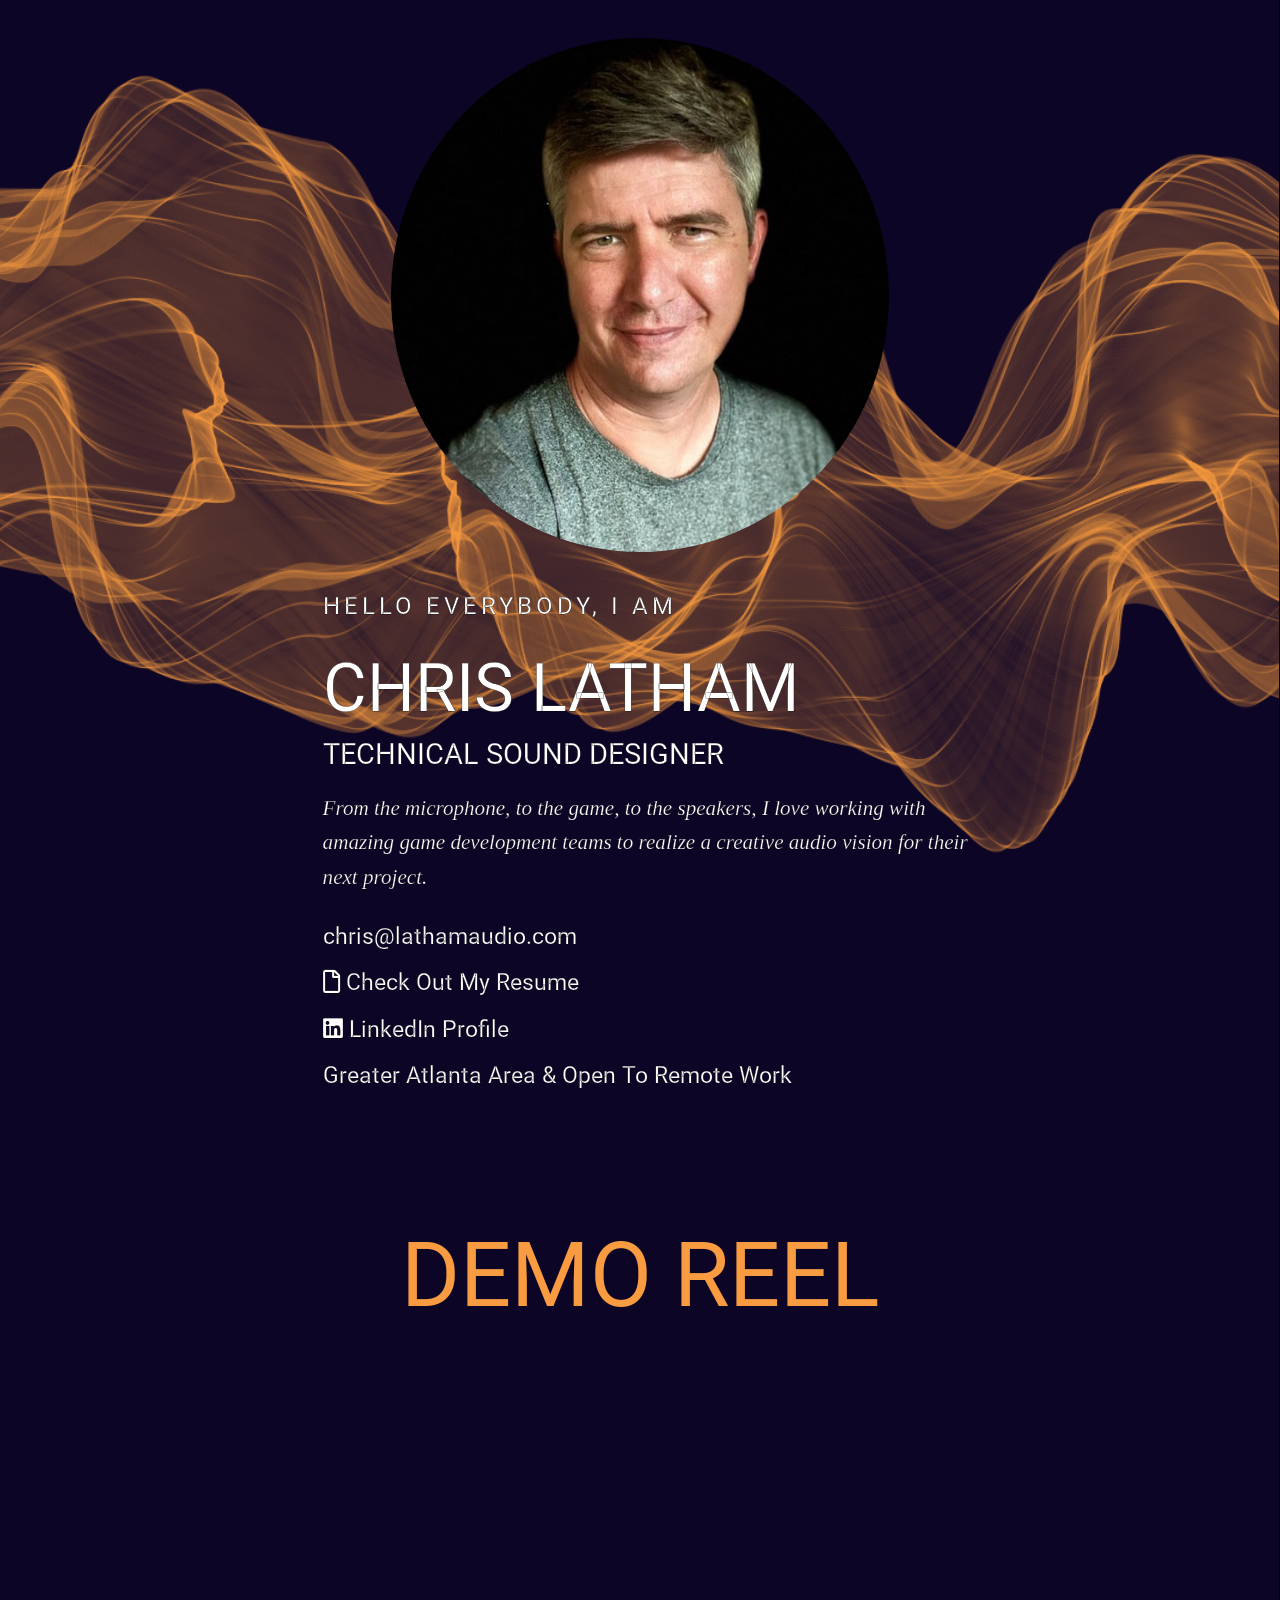
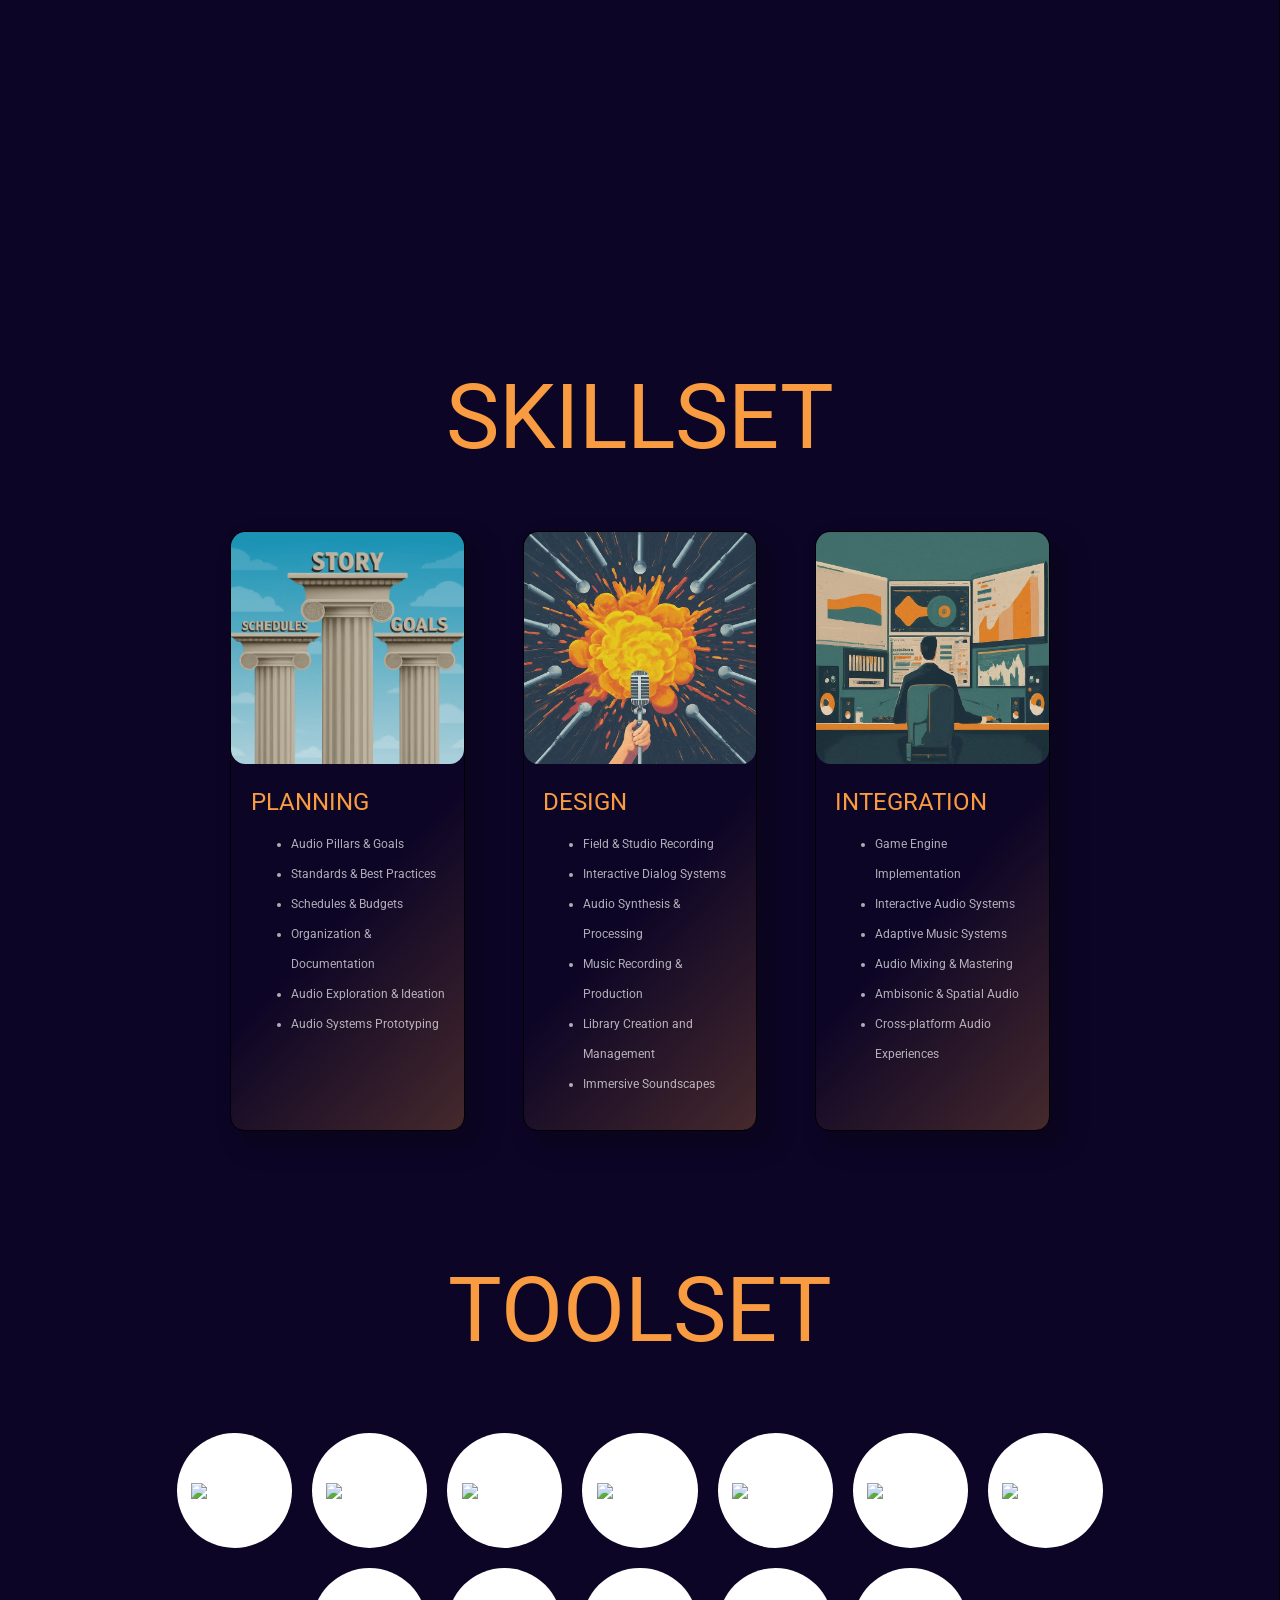
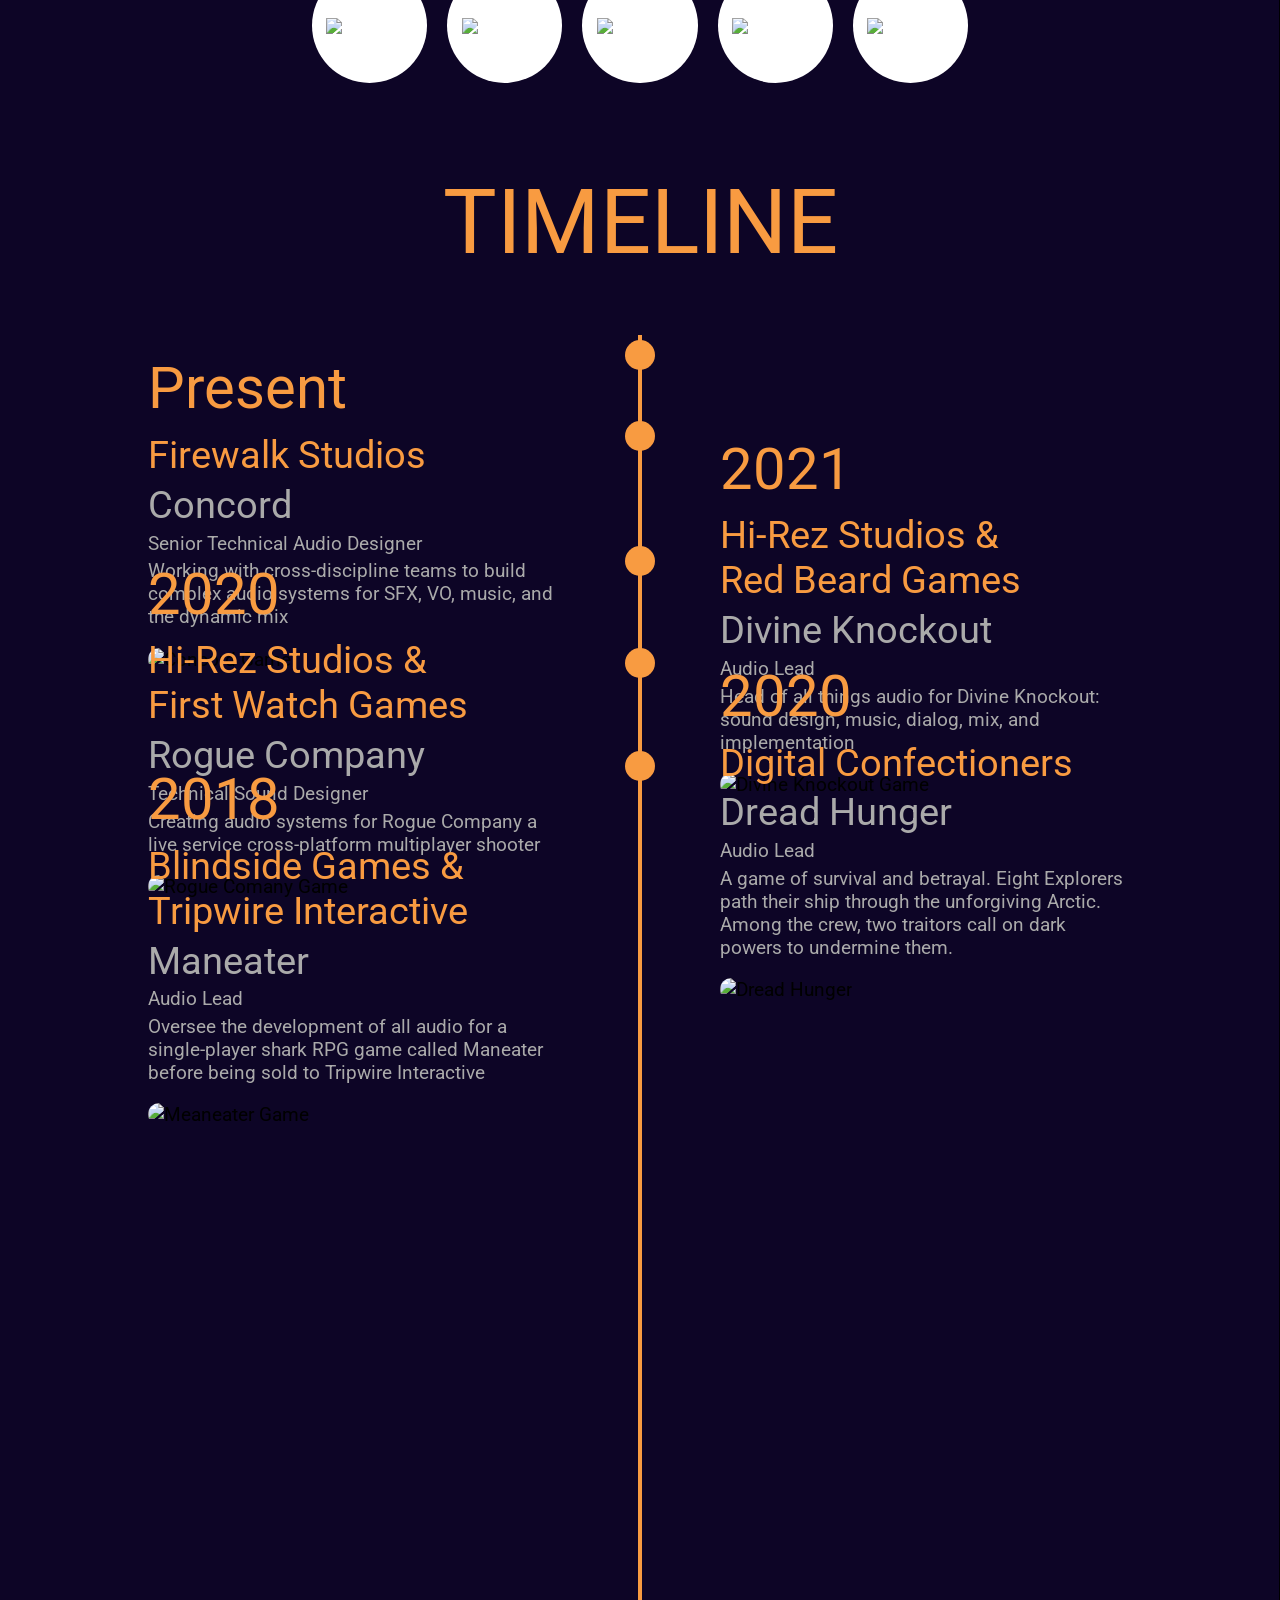
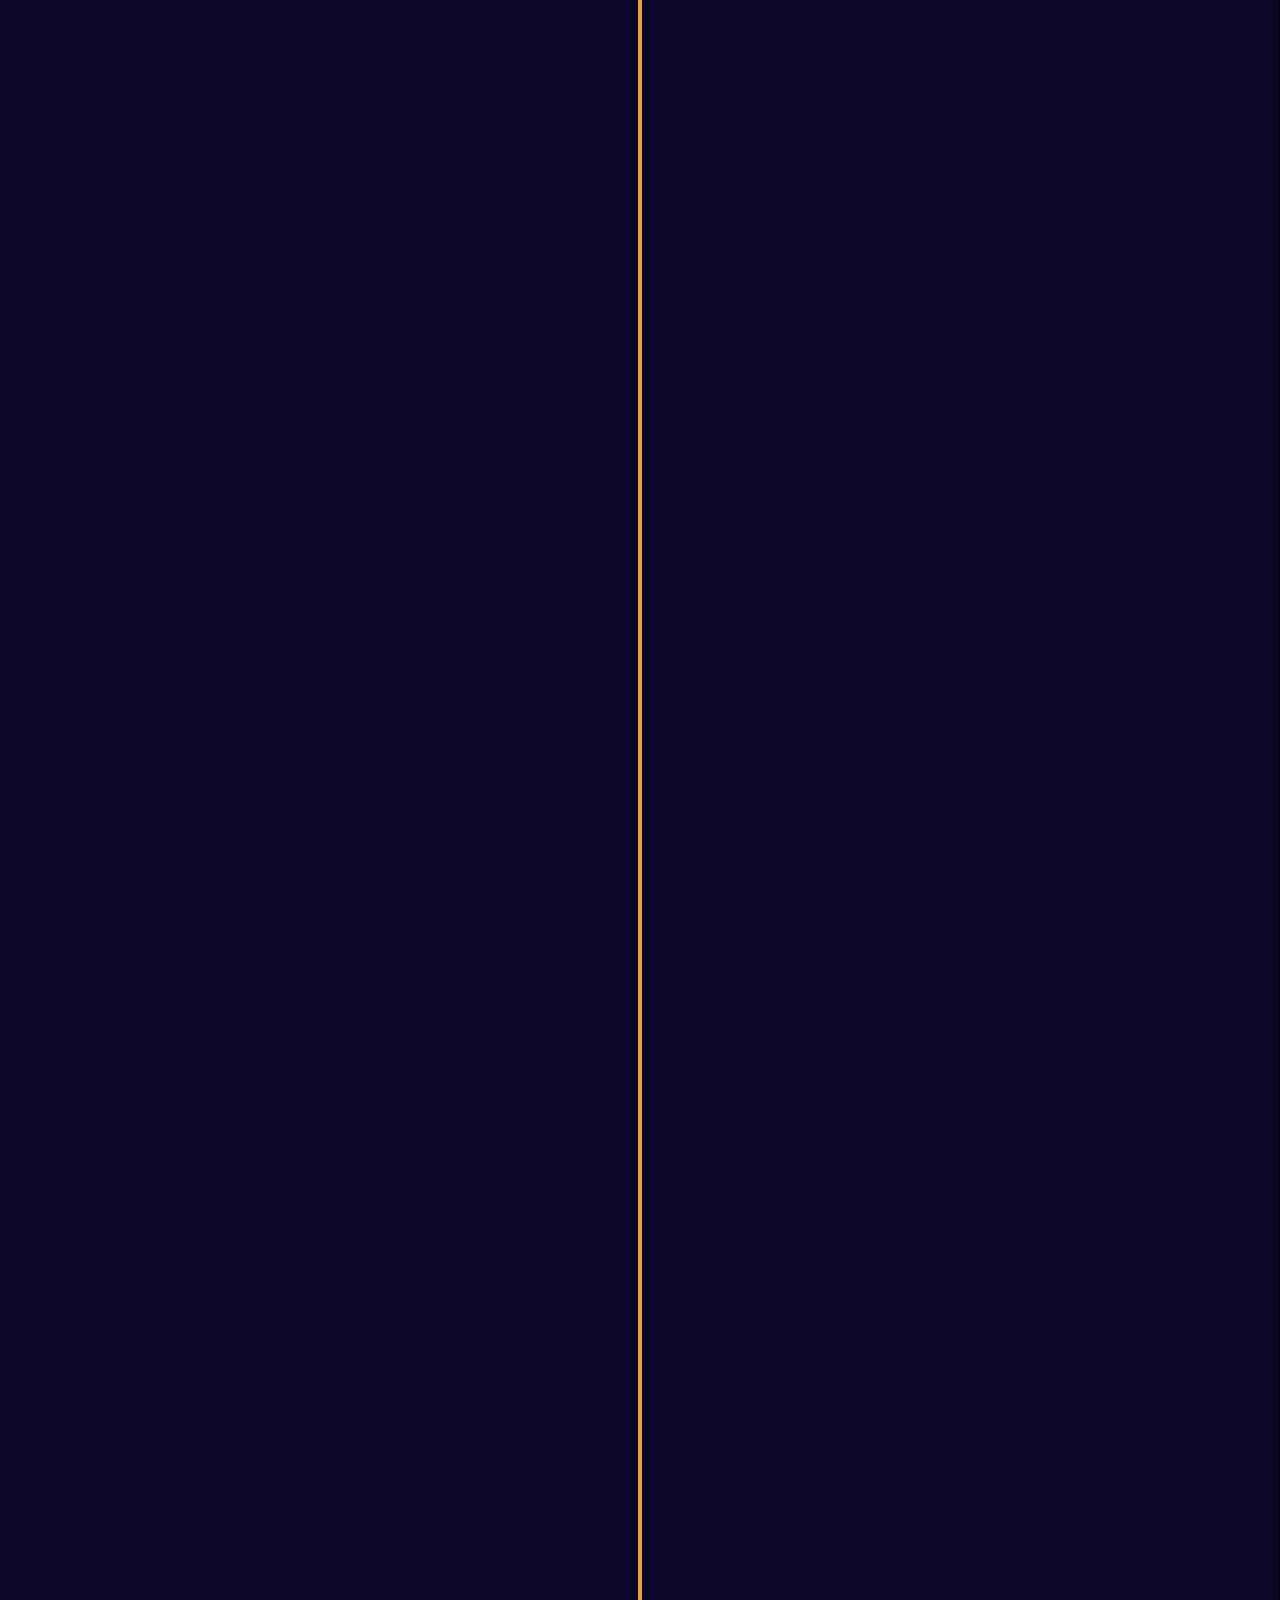
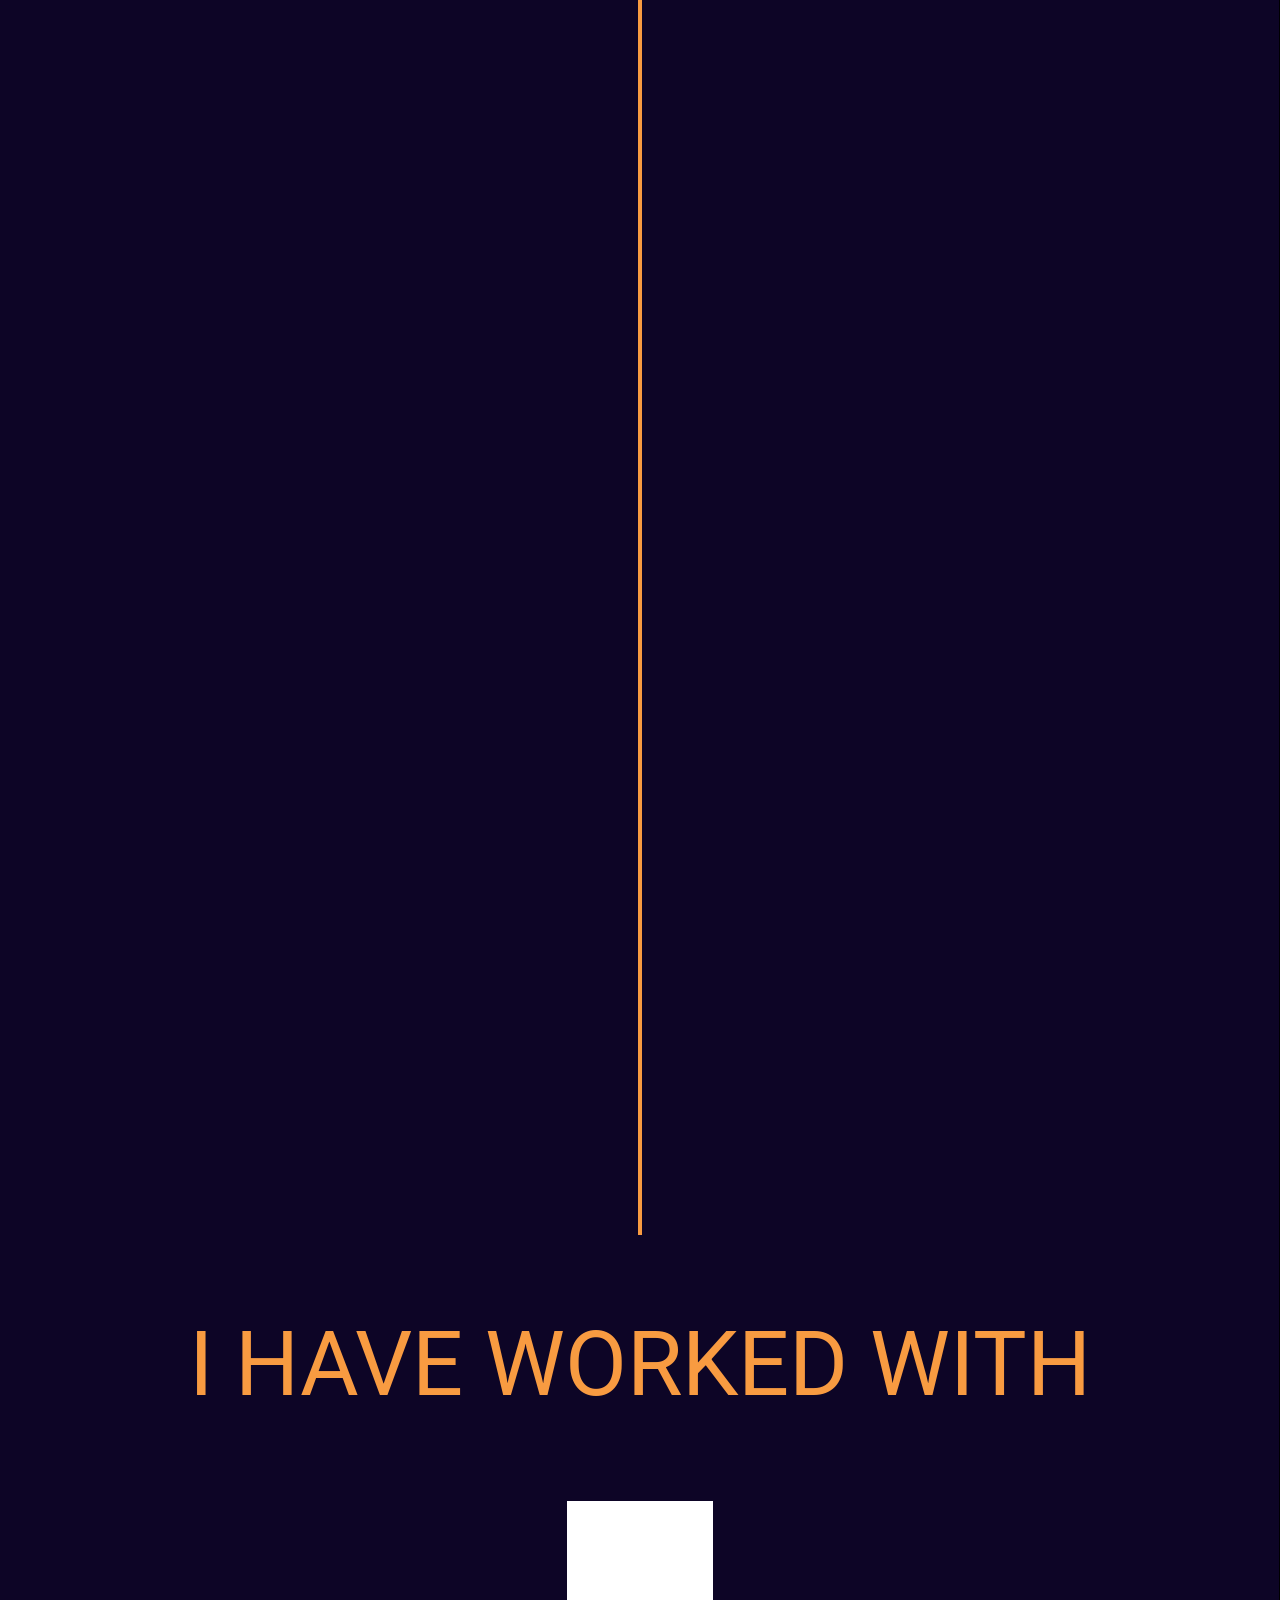
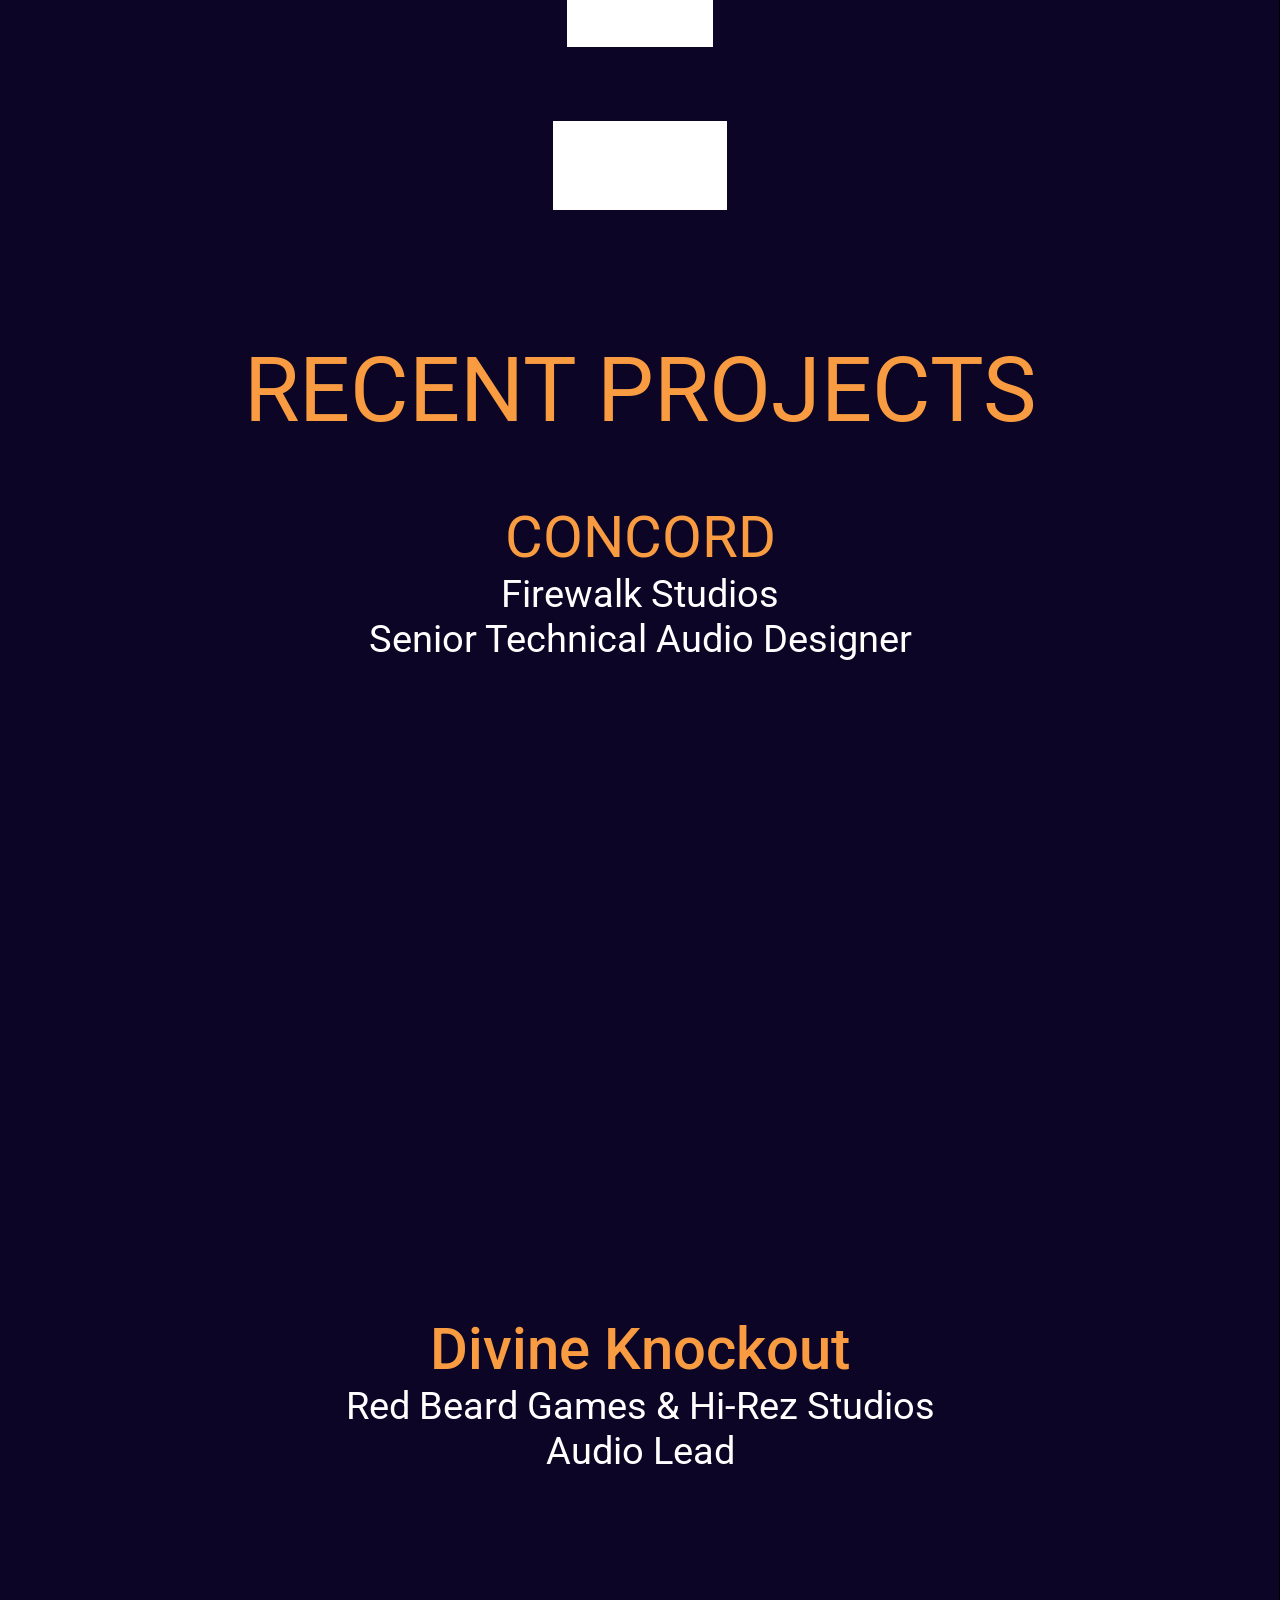
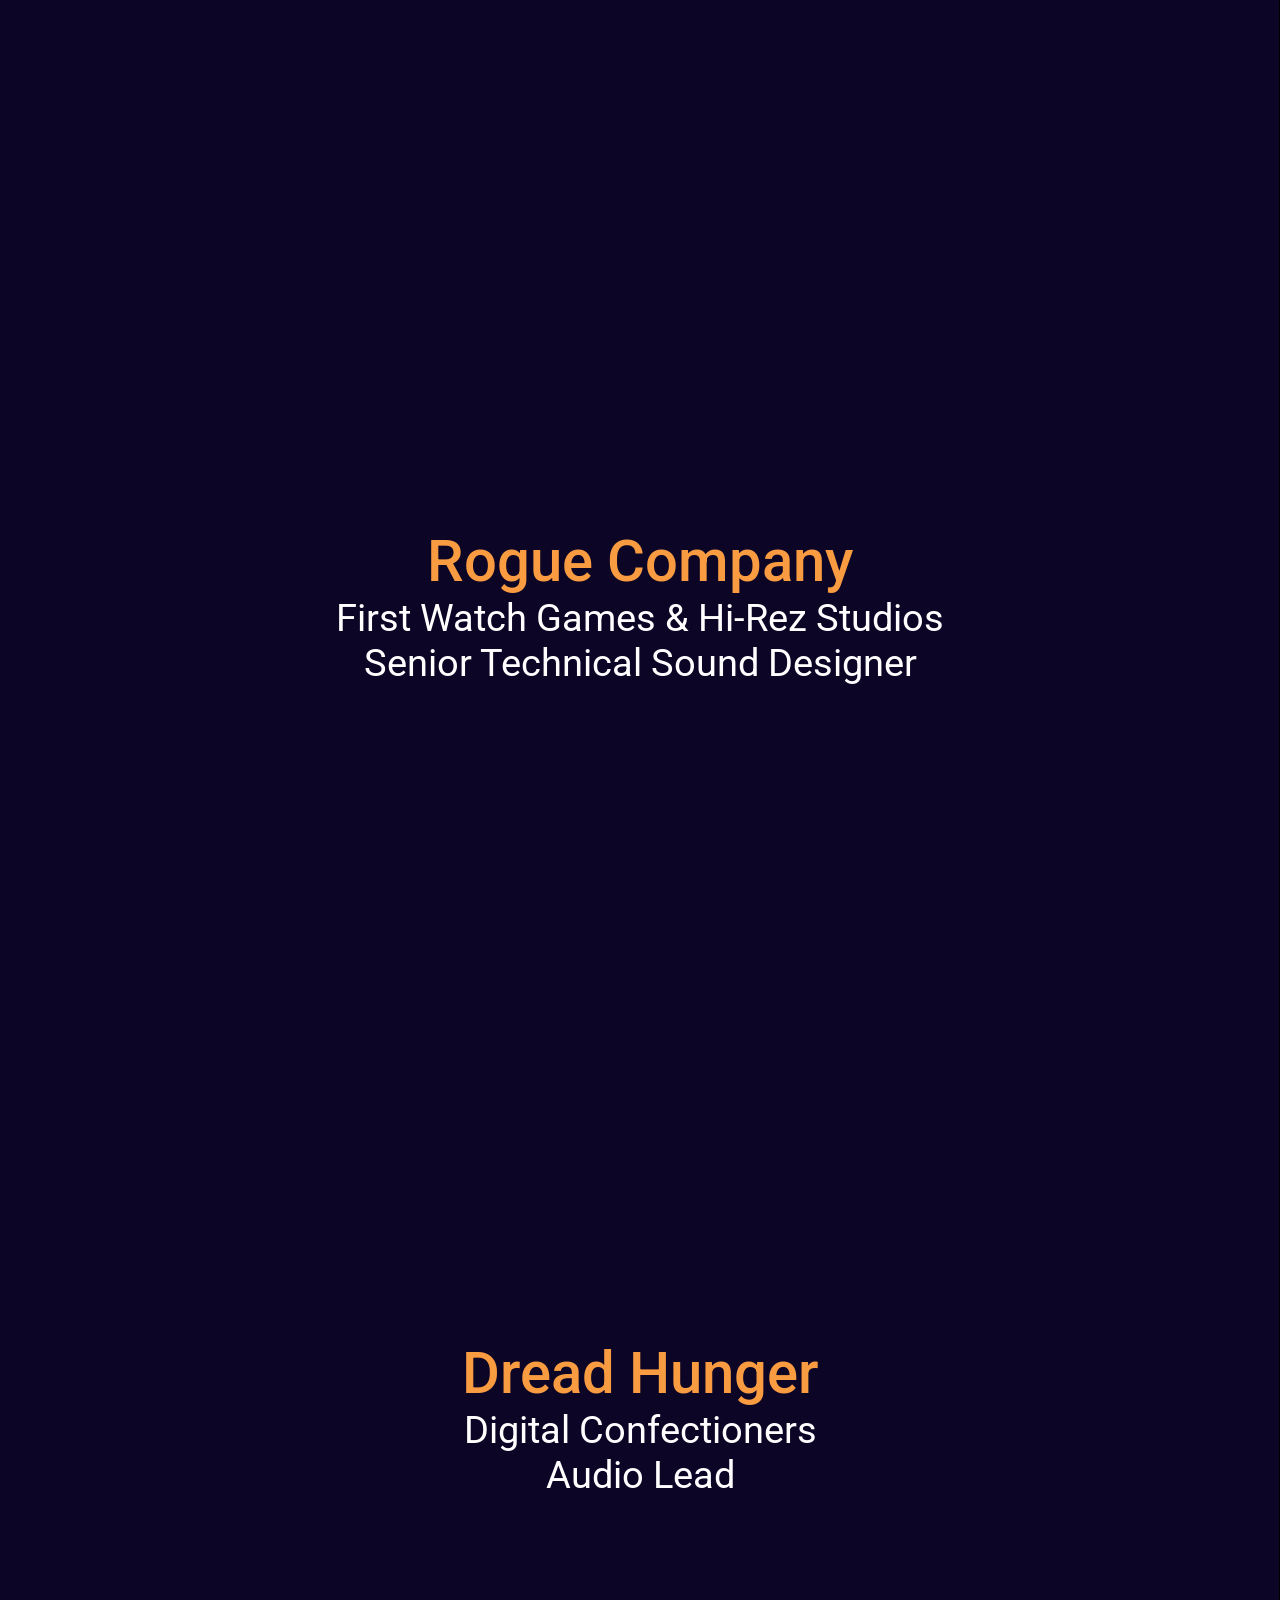
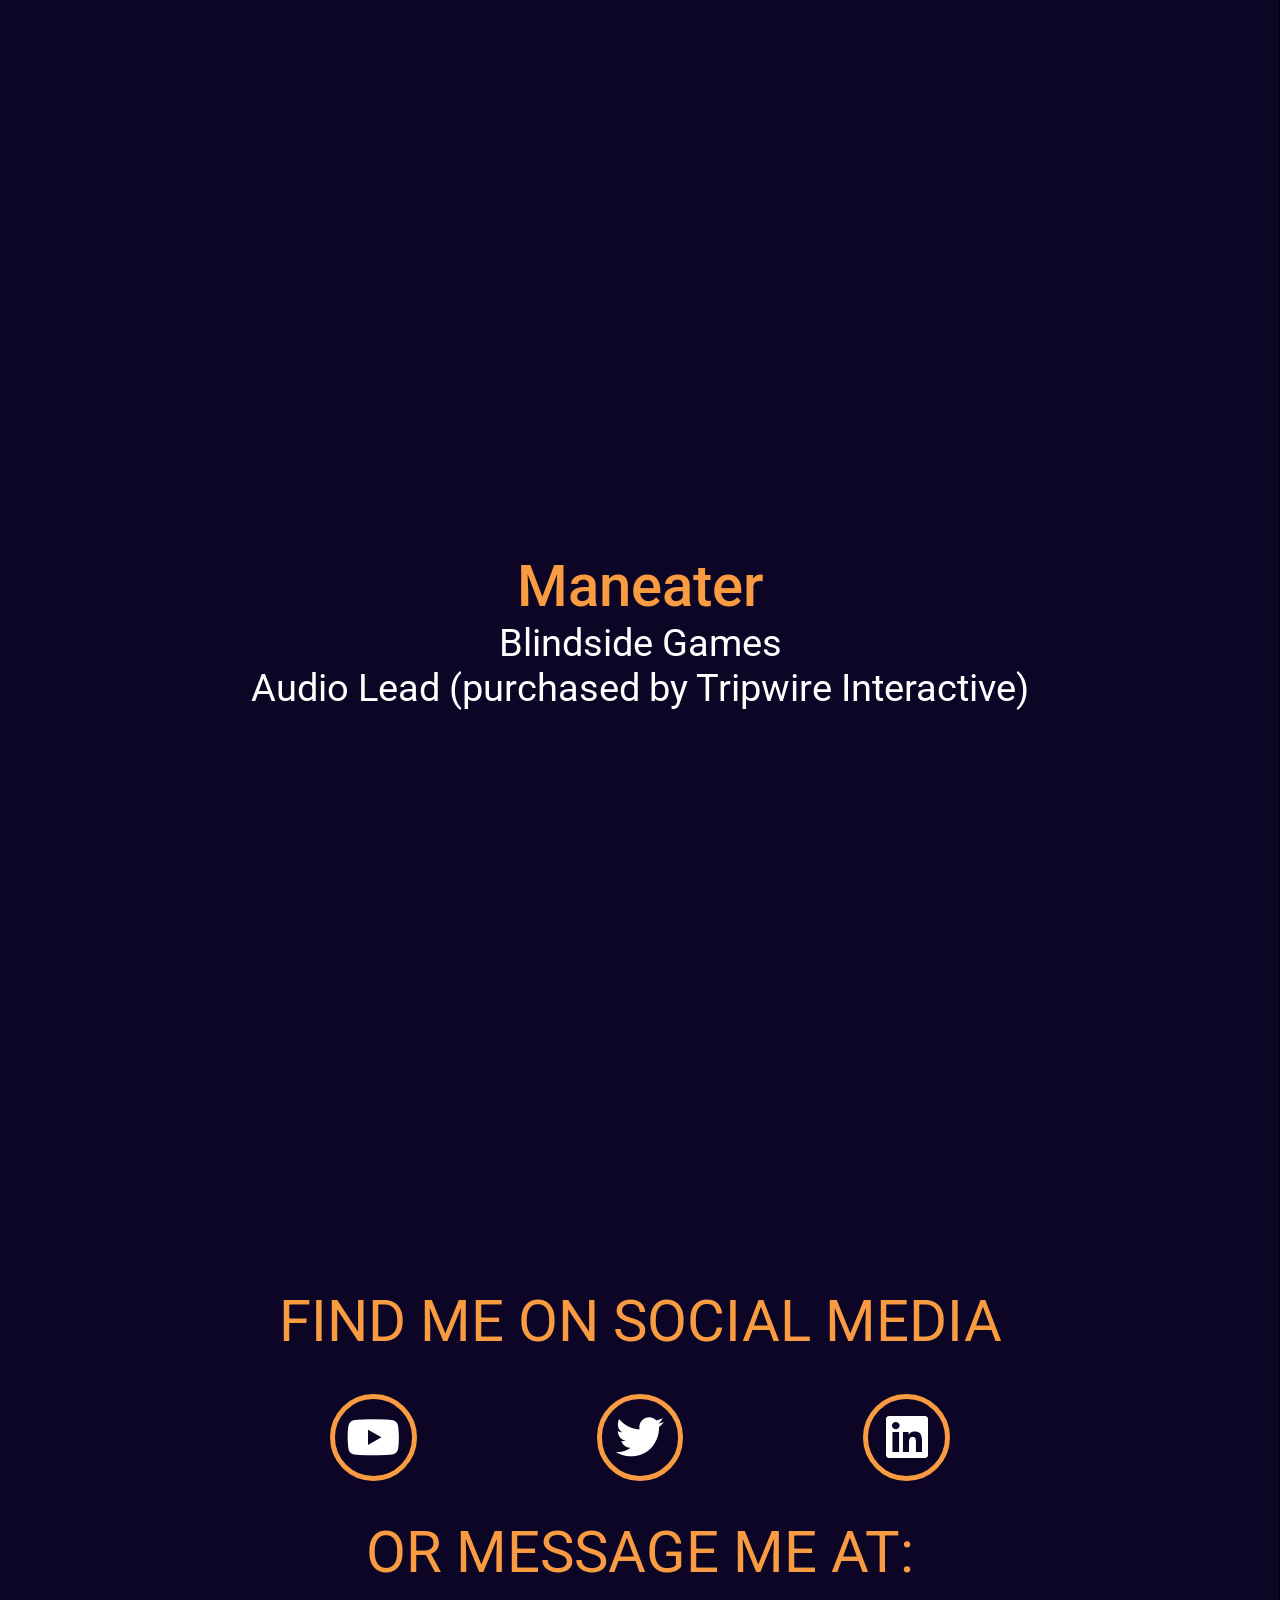
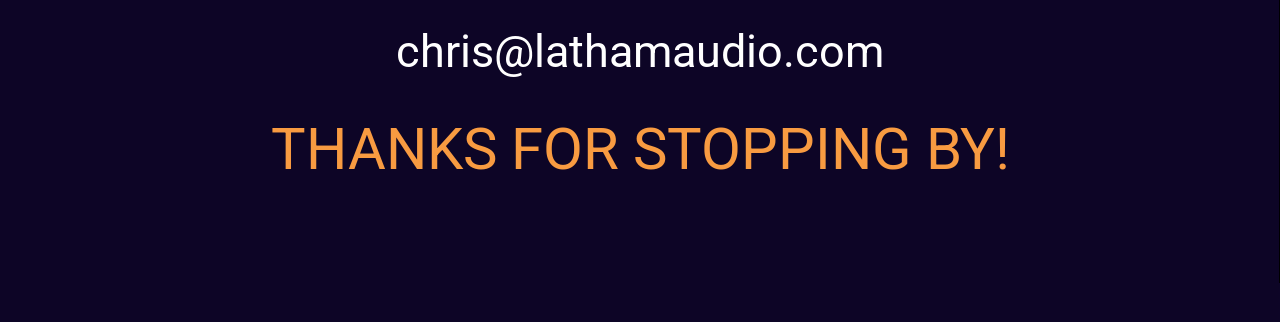
==== commit 3df61e4d: "Updated location of demo reel" ====
--- a/index.html
+++ b/index.html
@@ -42,24 +42,24 @@
                     </div>
                     <div class="social-links">
                       <div class="social-link">
-                        <a href="mailto:chris@lathamaudio.com"
+                        <a href="mailto: chris@lathamaudio.com"
                           ><i class="lnr lnr-envelope"></i>
                           chris@lathamaudio.com</a
                         >
                       </div>
                       <div class="social-link">
                         <a href="latham_resume.html">
-                          <i class="far fa-file"></i> Chris Latham Resume</a
+                          <i class="far fa-file"></i> Check Out My Resume</a
                         >
                       </div>
                       <div class="social-link">
-                        <a href="http://www.linkedin.com/in/lathamaudio">
-                          <i class="fab fa-linkedin"></i> Chris Latham
-                          LinkedIn</a
+                        <a href="https://www.linkedin.com/in/lathamaudio/">
+                          <i class="fab fa-linkedin"></i> LinkedIn Profile</a
                         >
                       </div>
                       <div class="social-link">
-                        <i class="lnr lnr-home"></i> Greater Atlanta Area
+                        <i class="lnr lnr-home"></i> Greater Atlanta Area & Open
+                        To Remote Work
                       </div>
                     </div>
                   </div>
@@ -70,6 +70,21 @@
         </div>
       </div>
       <div class="main-container">
+        <div class="recentmedia">
+          <h1 class="section-header">DEMO REEL</h1>
+          <div class="demoreel-grid-container">
+            <div class="videos-grid-video">
+              <div class="videos-grid-center">
+                <iframe
+                  src="https://www.youtube.com/embed/0FNSuoA9VTI?si=BkArh6_PabRBpbQ5"
+                  frameborder="0"
+                  allow="autoplay; encrypted-media"
+                  allowfullscreen
+                ></iframe>
+              </div>
+            </div>
+          </div>
+        </div>
         <!--_____SKILLSET___________________________________________________________________________________-->
         <h1 class="section-header">SKILLSET</h1>
         <div class="skillset">
@@ -485,7 +500,7 @@
               </div>
               <div class="client-image">
                 <img
-                  src="images/blindside-logo-copy-512x336-512x336.jpg"
+                  src="http://www.engineaudio.com/assets/images/blindside-logo-copy-512x336-512x336.jpg"
                   alt=""
                 />
               </div>
@@ -574,16 +589,6 @@
                 allow="autoplay; encrypted-media"
                 allowfullscreen
               ></iframe>
-              <div class="recentmedia-header">2019 Demo Reel</div>
-              <div class="recentmedia-subheader">
-                Chris Latham - Technical Sound Designer
-              </div>
-              <iframe
-                src="https://www.youtube.com/embed/0FNSuoA9VTI?si=BkArh6_PabRBpbQ5"
-                frameborder="0"
-                allow="autoplay; encrypted-media"
-                allowfullscreen
-              ></iframe>
               <div class="recentmedia-header">Dread Hunger</div>
               <div class="recentmedia-subheader">
                 Digital Confectioners<br />Audio Lead
@@ -613,13 +618,19 @@
         <div class="footer">
           <h1 class="footer-title">FIND ME ON SOCIAL MEDIA</h1>
           <div class="social-icons">
-            <a href="#"><i class="fab fa-youtube"></i></a>
-            <a href="#"><i class="fab fa-twitter"></i></a>
-            <a href="#"><i class="fab fa-linkedin"></i></a>
+            <a href="https://www.youtube.com/engineaudio"
+              ><i class="fab fa-youtube"></i
+            ></a>
+            <a href="https://twitter.com/thatchrislatham"
+              ><i class="fab fa-twitter"></i
+            ></a>
+            <a href="https://www.linkedin.com/in/lathamaudio"
+              ><i class="fab fa-linkedin"></i
+            ></a>
           </div>
           <h1 class="footer-title">OR MESSAGE ME AT:</h1>
           <h1 class="footer-email">
-            <a href="mailto:chris@lathamaudio.com">chris@lathamaudio.com</a>
+            <a href="mailto: chris@lathamaudio.com">chris@lathamaudio.com</a>
           </h1>
           <h1 class="footer-thanks">THANKS FOR STOPPING BY!</h1>
         </div>
--- a/style.css
+++ b/style.css
@@ -81,12 +81,13 @@
 }
 
 .background-gradient-area {
-  background-image: url("./images/waveform.png");
+  background-image: url("./images/waveform_wide.png");
+  background-size: cover;
   background-repeat: no-repeat;
   position: relative;
   padding-top: 0px;
   padding-bottom: 0px;
-  background-position: 50% -144px;
+  background-position: 50% -175px;
 }
 
 .section-header {
@@ -97,6 +98,7 @@
   margin-top: 4rem;
 }
 
+}
 /* ___ABOUT ME____________________________________________________________________________________________ */
 .aboutme-border {
 }
@@ -224,7 +226,9 @@
     width: 100%;
   }
   .background-gradient-area {
-    background-position: 50% 66%;
+    background-position: 50% 70%;
+    height: 33vw;
+    min-height: 600px;
   }
 }
 
@@ -388,7 +392,7 @@
 }
 
 .timeline {
-  height: 300vh;
+  height: 2500px;
   max-width: 1200px;
   margin-left: auto;
   margin-right: auto;
@@ -623,6 +627,13 @@
   color: #fff;
 }
 
+.demoreel-grid-container {
+  margin-left: auto;
+  margin-right: auto;
+  max-width: 900px;
+  margin-top: -40px;
+}
+
 .videos-grid-container {
   margin-left: auto;
   margin-right: auto;
@@ -660,7 +671,7 @@
 }
 
 .footer-email a:hover {
-  color: blue;
+  color: #f89b41;
   text-decoration: none;
 }
 
@@ -688,8 +699,8 @@
   text-decoration: none;
 }
 .social-icons a:hover {
-  border-color: #007bff;
-  color: #007bff;
+  border-color: #f89b41;
+  color: #f89b41;
 }
 
 .footer-thanks {
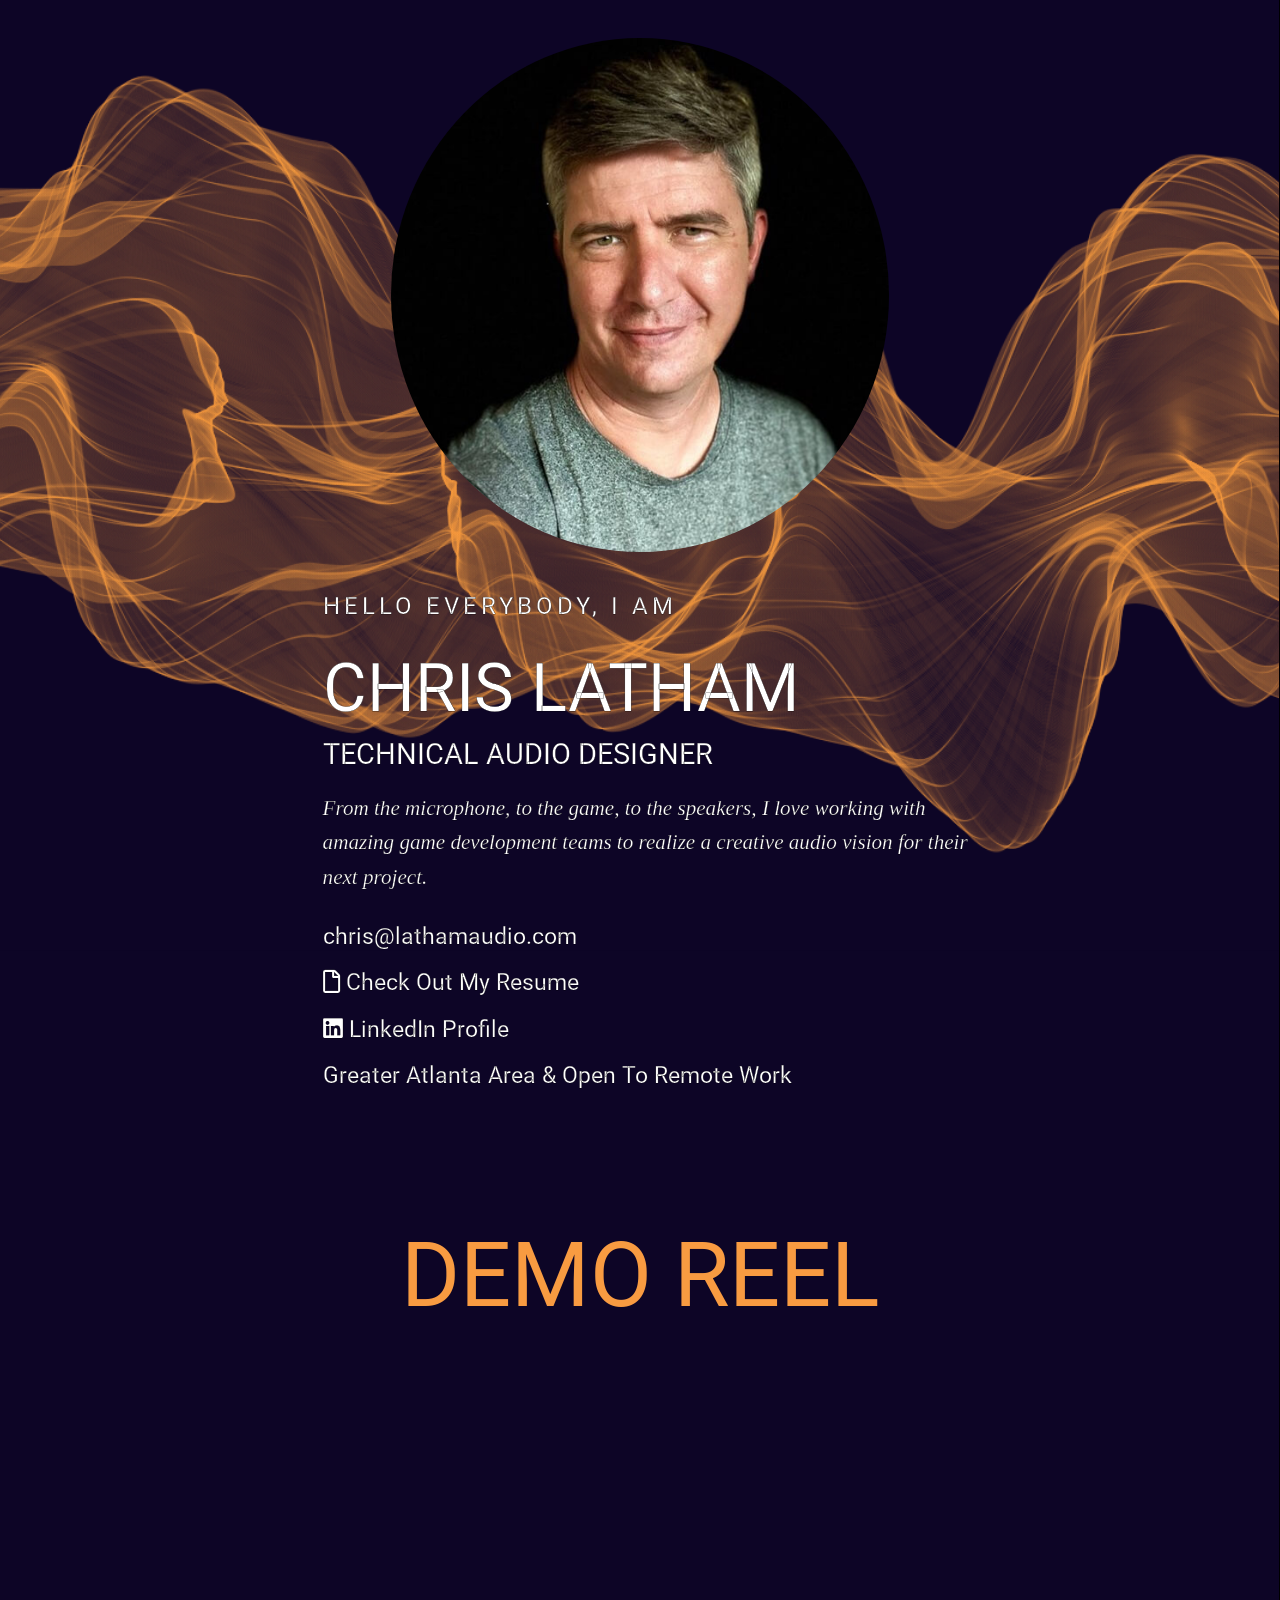
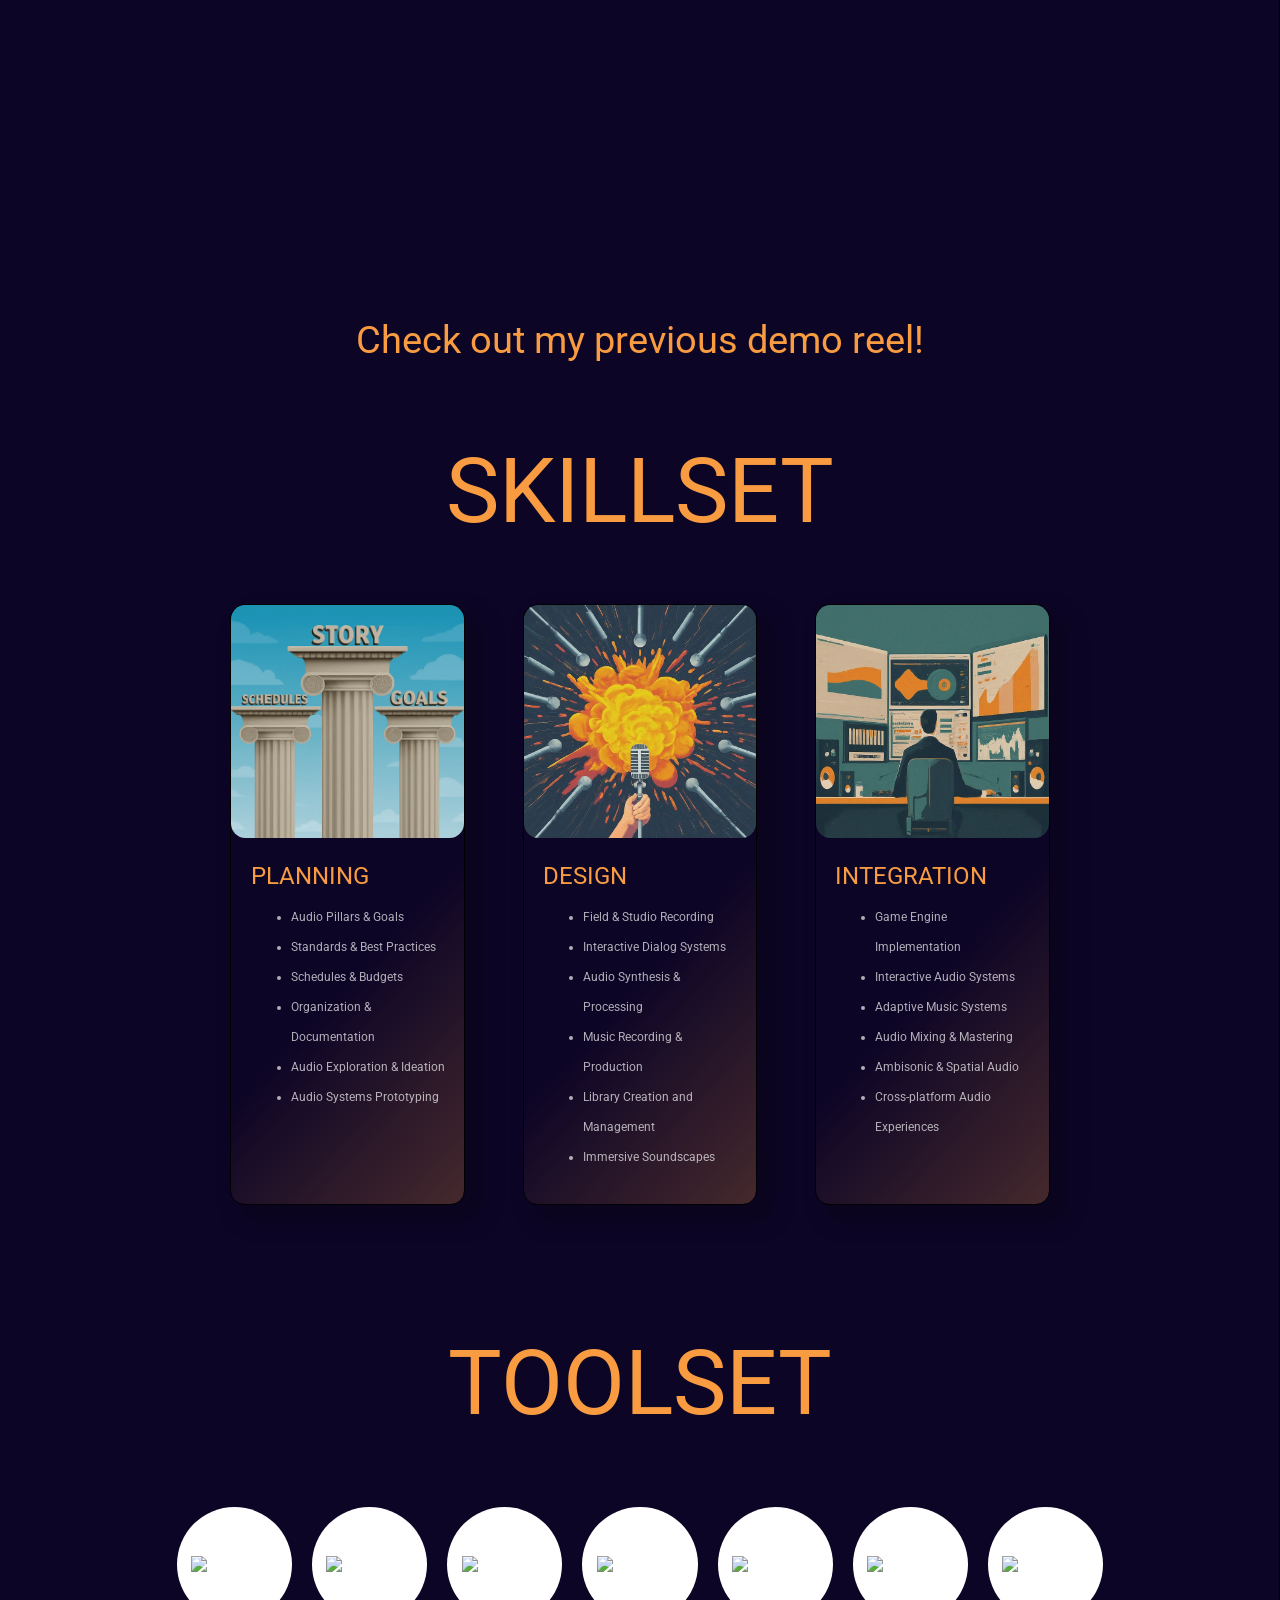
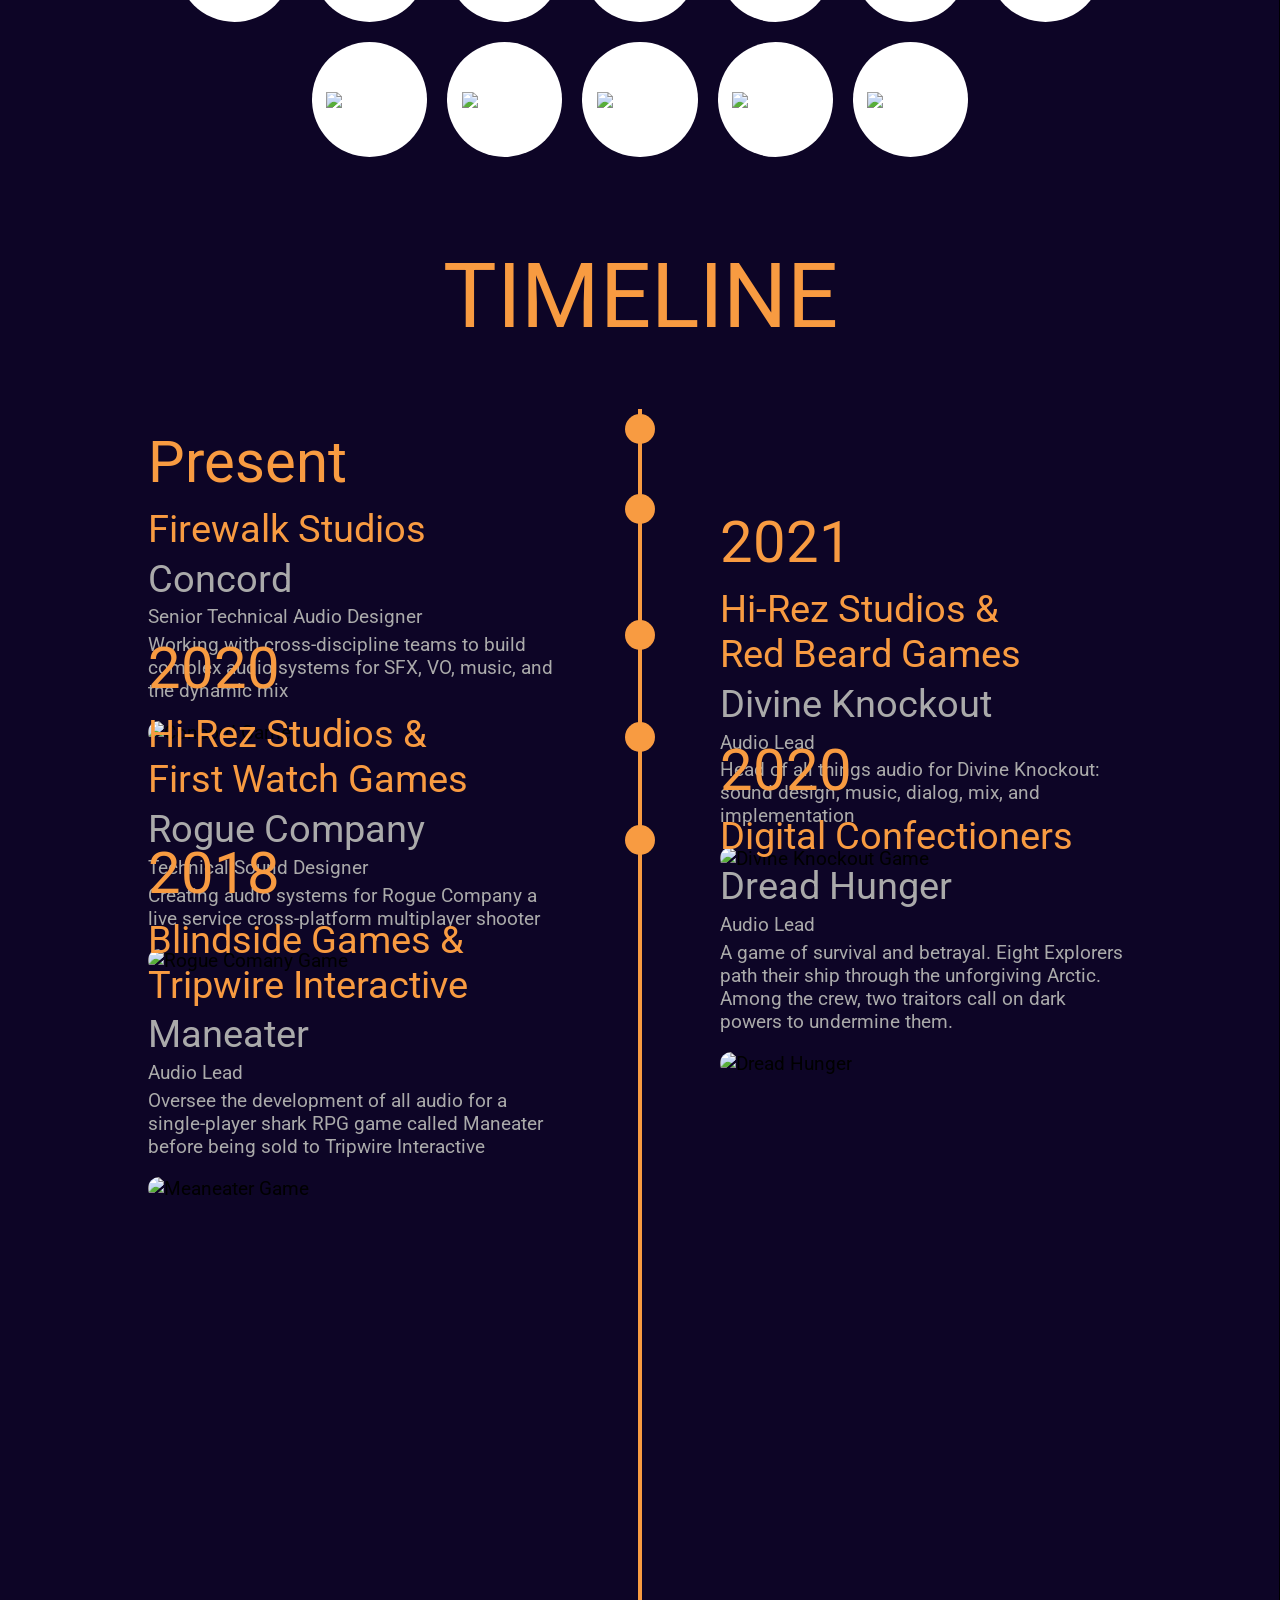
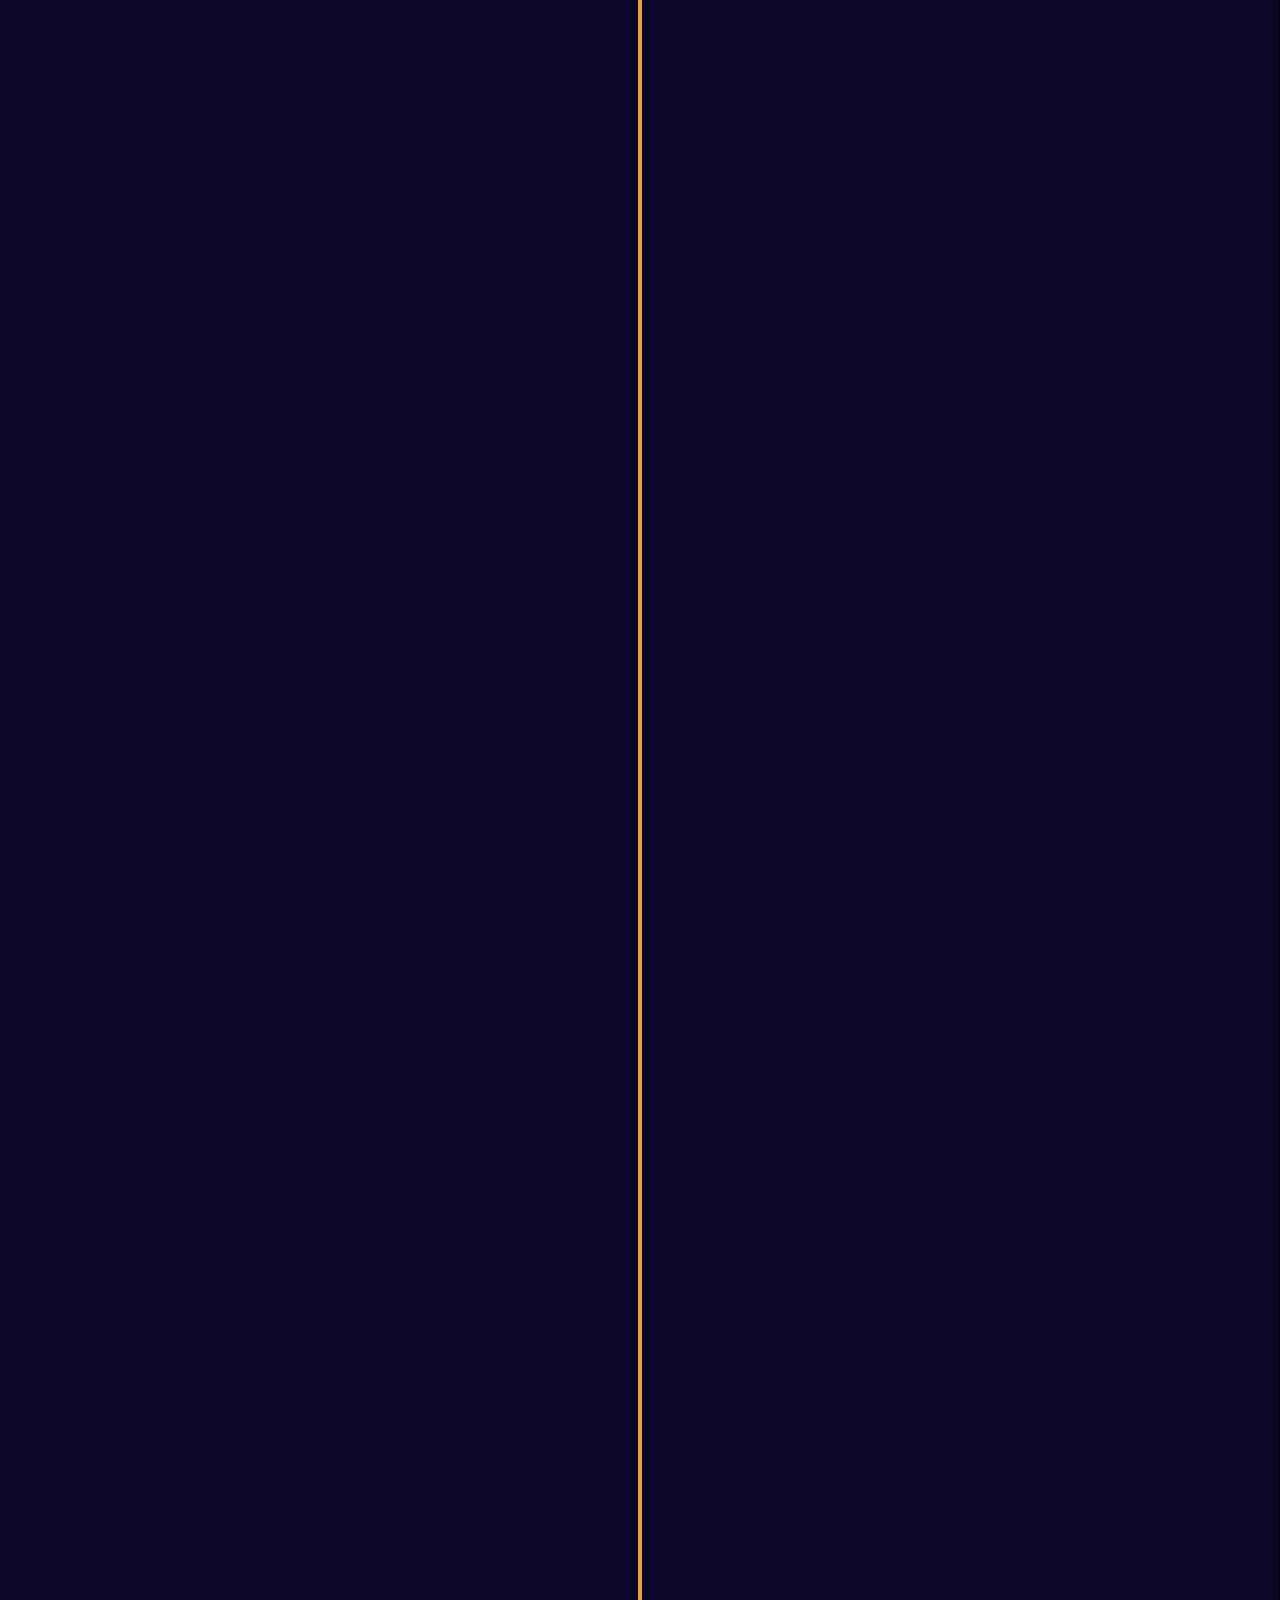
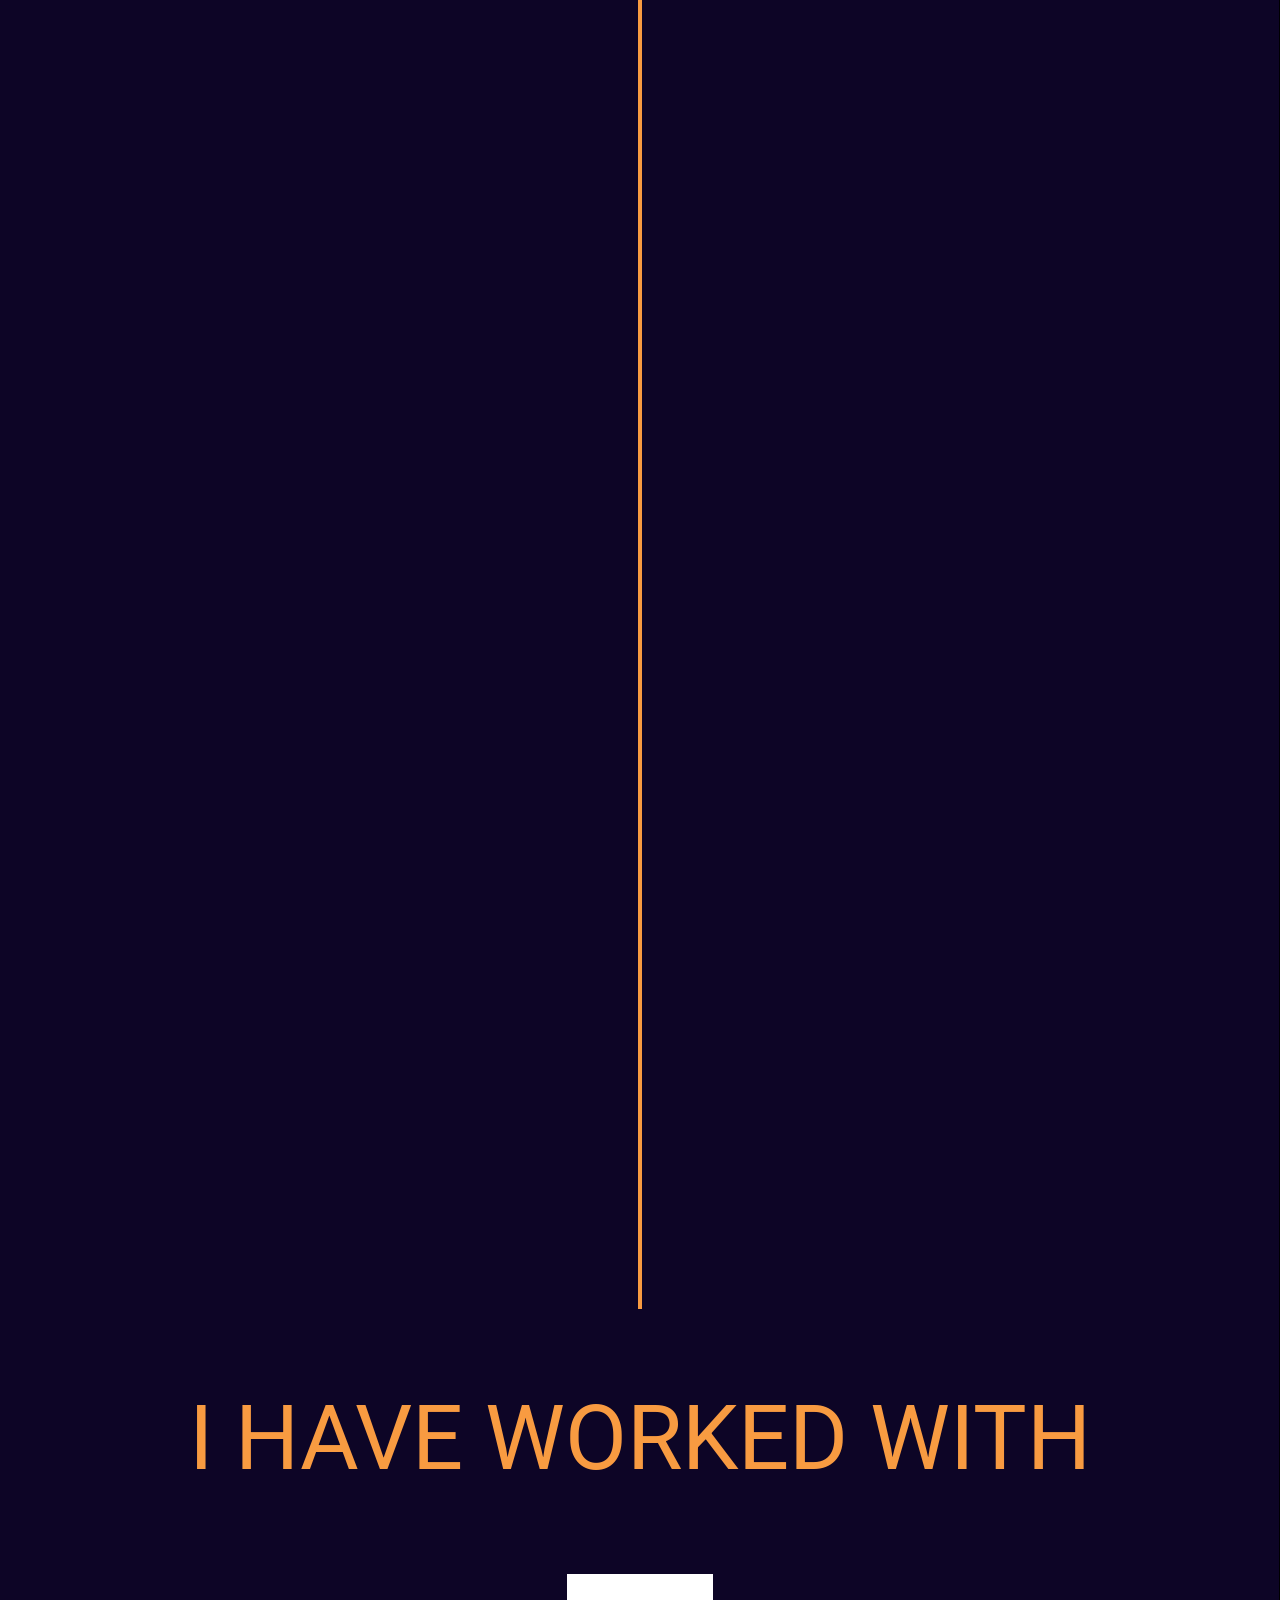
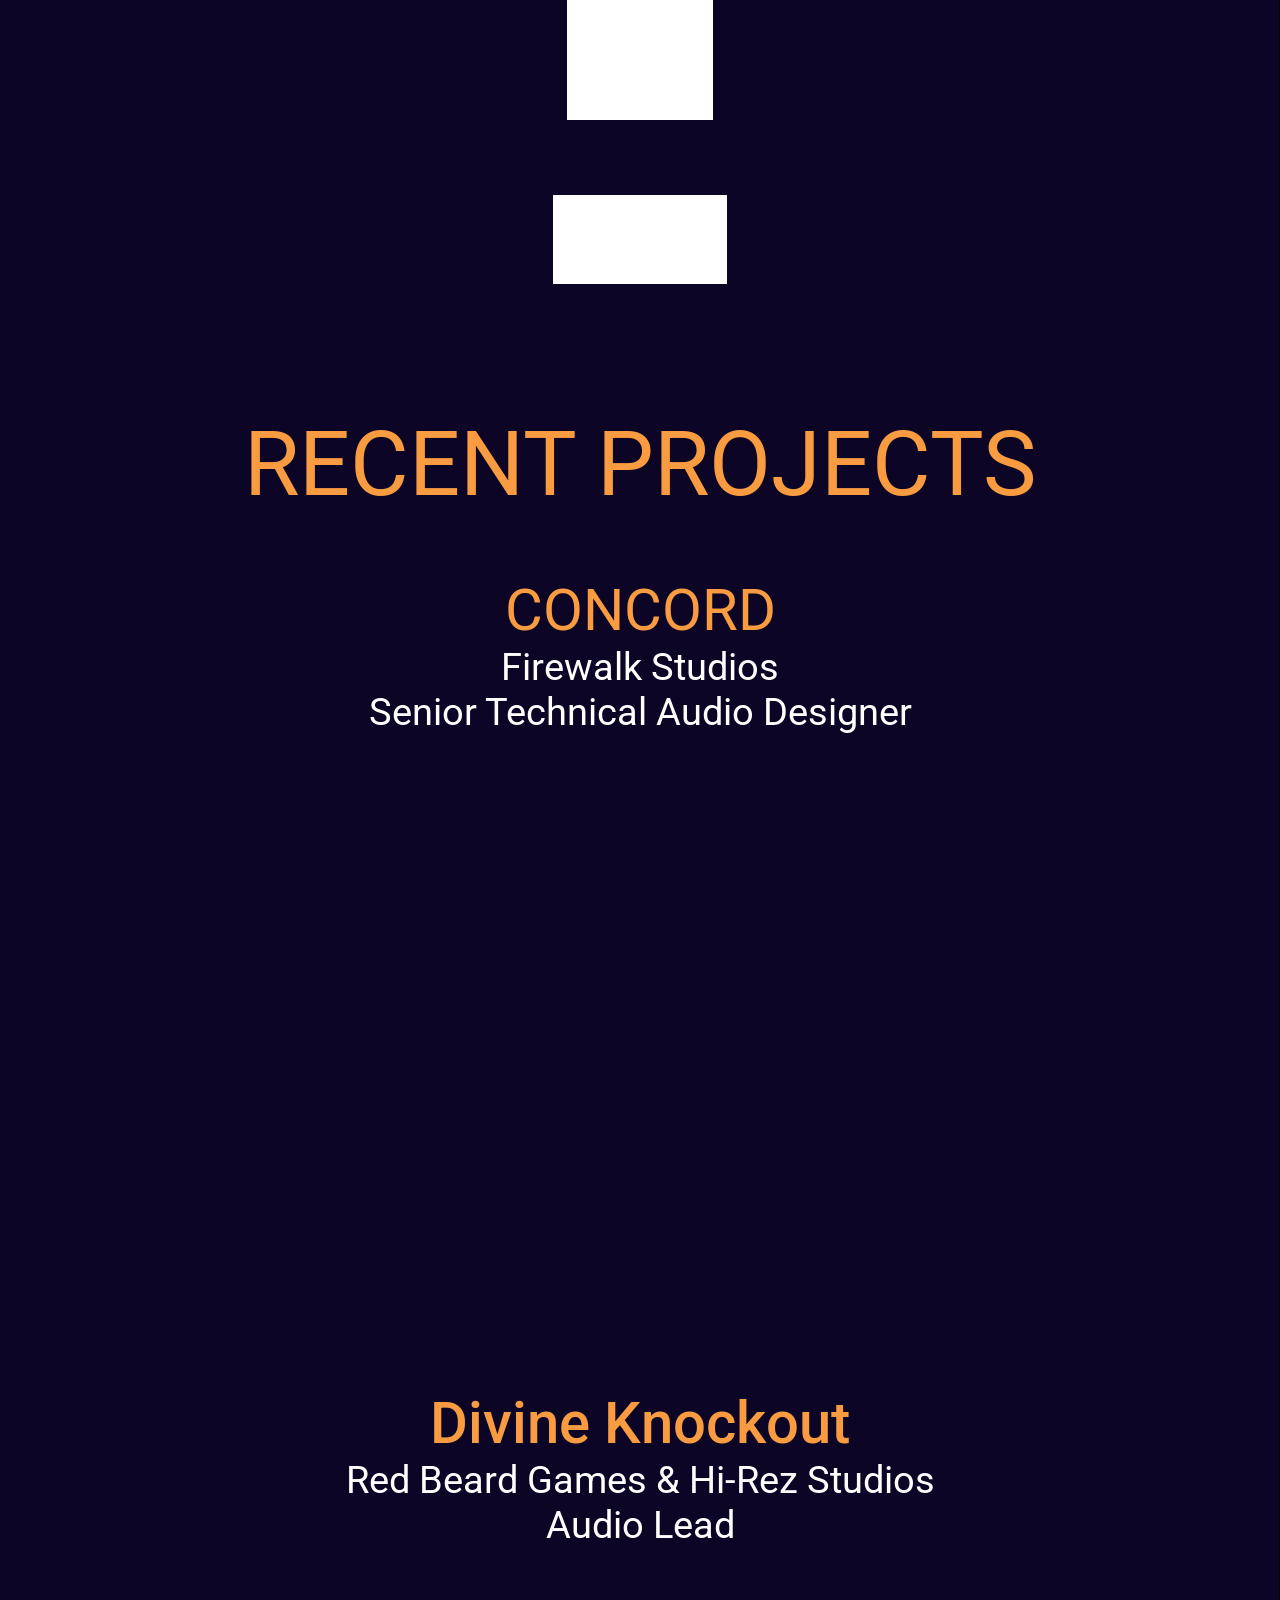
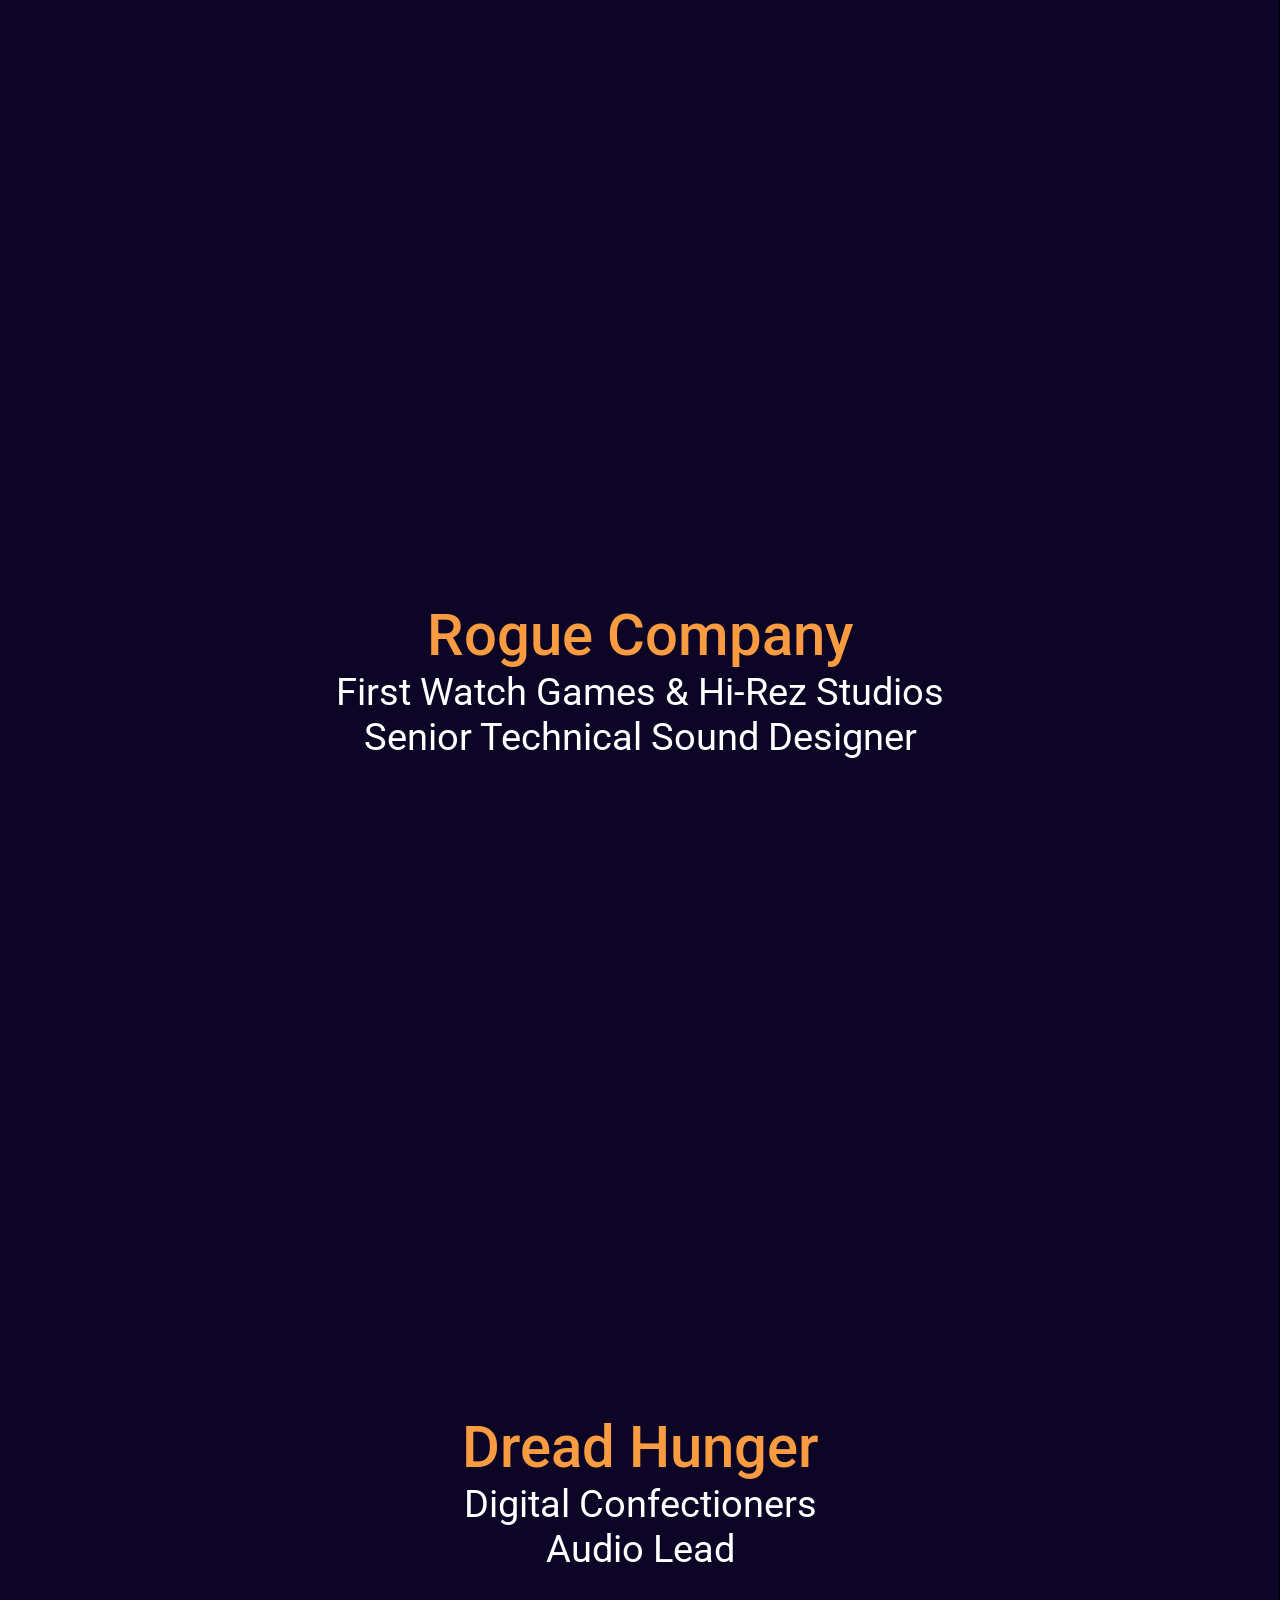
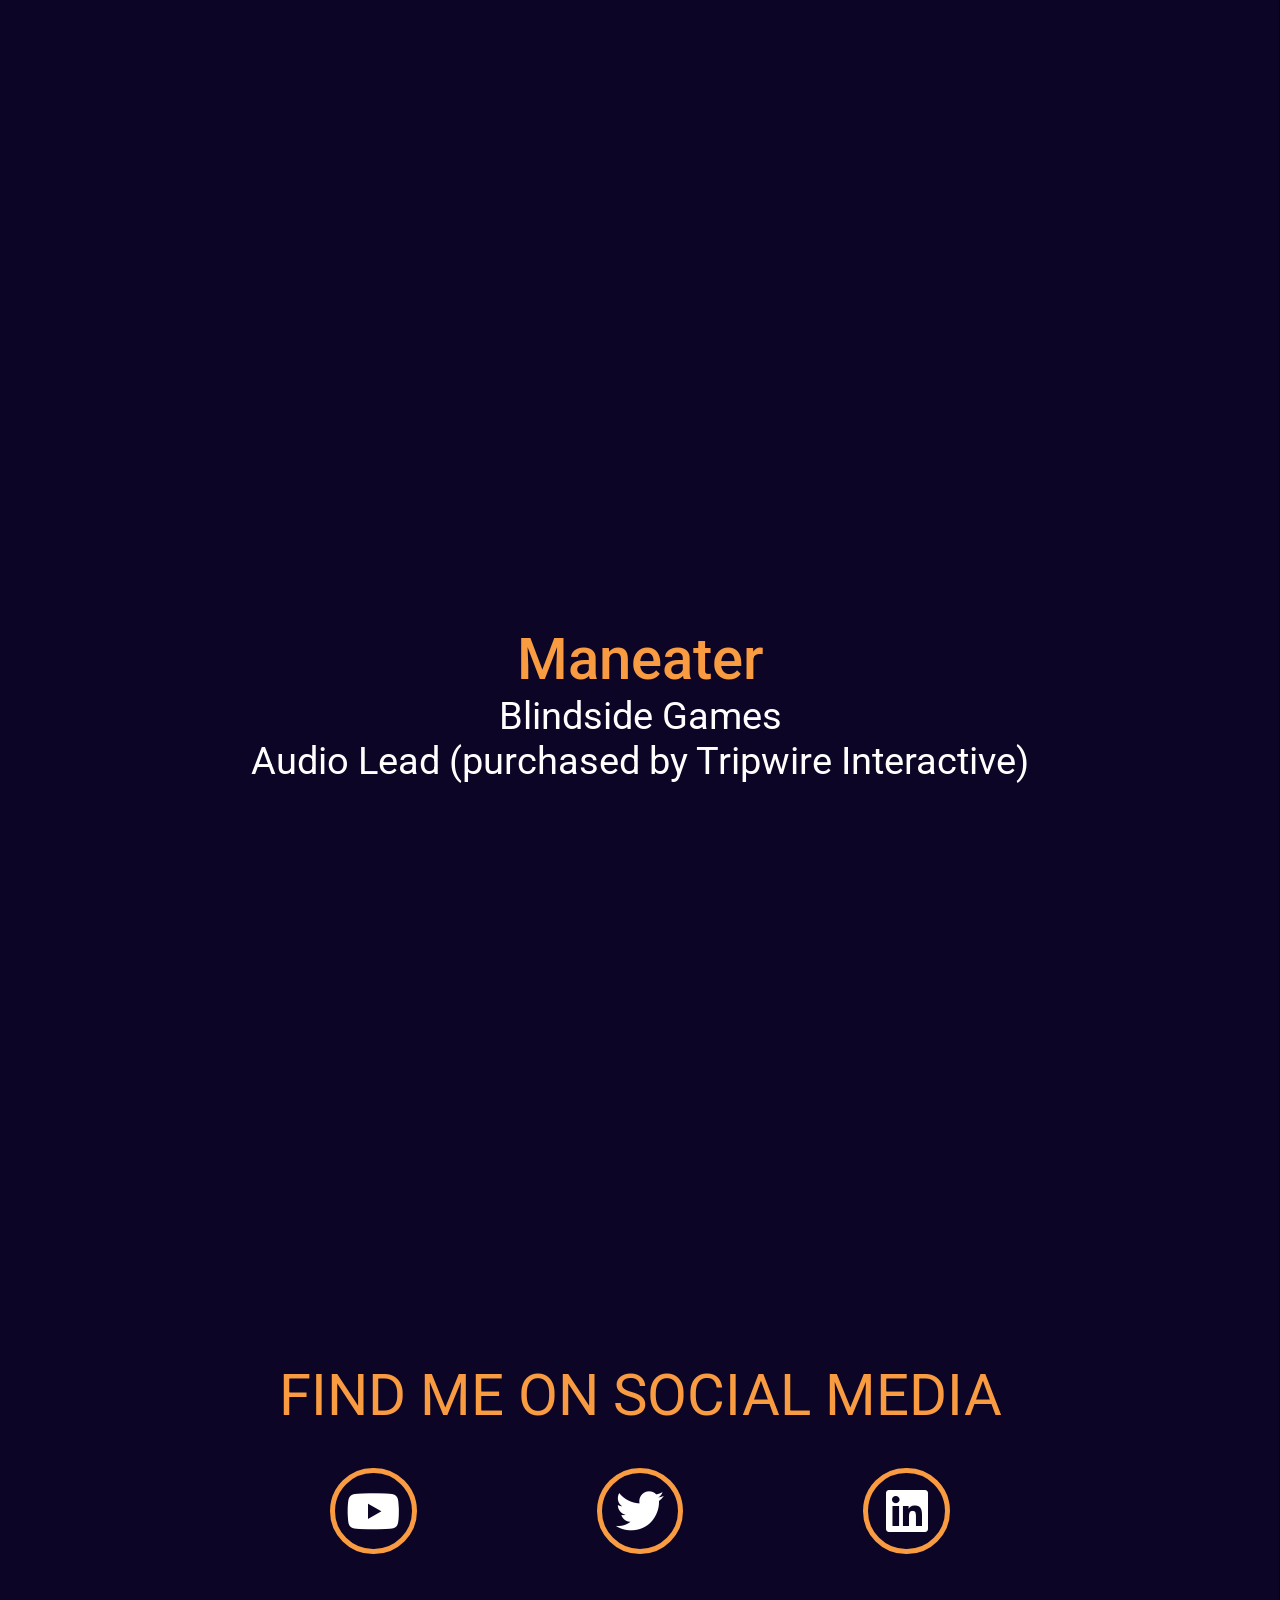
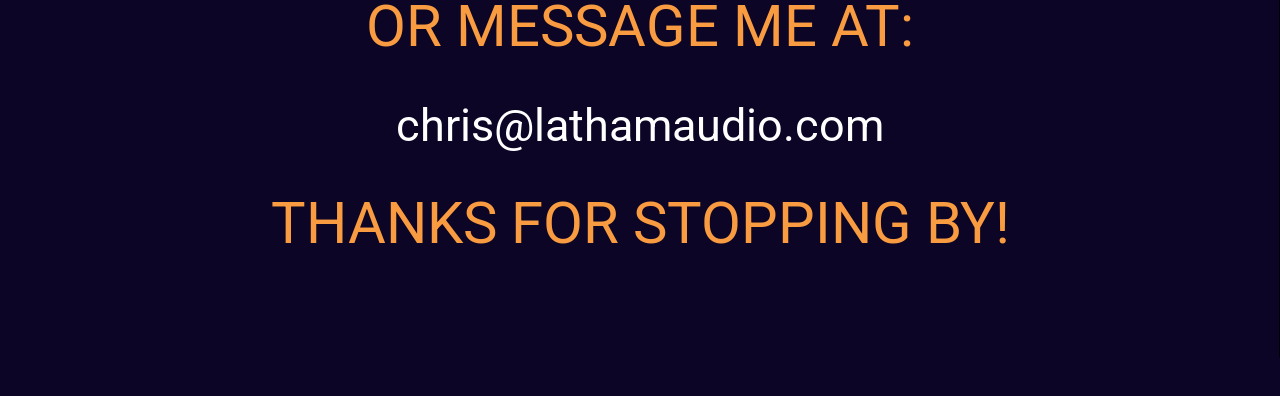
==== commit 31bd94c2: "Added Demo Reel 2025 YouTube vid" ====
--- a/index.html
+++ b/index.html
@@ -34,7 +34,7 @@
                   <div class="personal_text">
                     <div class="personal_intro">Hello Everybody, I am</div>
                     <div class="personal_name">Chris Latham</div>
-                    <div class="personal_role">Technical Sound Designer</div>
+                    <div class="personal_role">Technical Audio Designer</div>
                     <div class="personal_objective">
                       From the microphone, to the game, to the speakers, I love
                       working with amazing game development teams to realize a
@@ -76,13 +76,15 @@
             <div class="videos-grid-video">
               <div class="videos-grid-center">
                 <iframe
-                  src="https://www.youtube.com/embed/0FNSuoA9VTI?si=BkArh6_PabRBpbQ5"
+                  src="https://www.youtube.com/embed/lDaw3LZ2p1c?si=cNm9JLWAerHlFswi"
                   frameborder="0"
                   allow="autoplay; encrypted-media"
                   allowfullscreen
                 ></iframe>
               </div>
             </div>
+            <div class="previousreel"><a href="https://youtu.be/0FNSuoA9VTI?si=A8kdChsAeNtHhpmD" target="_blank"
+              >Check out my previous demo reel!</a></div>
           </div>
         </div>
         <!--_____SKILLSET___________________________________________________________________________________-->
--- a/style.css
+++ b/style.css
@@ -648,6 +648,23 @@
   aspect-ratio: 16 / 9;
   width: 100% !important;
 }
+
+.previousreel  {
+  margin-top: 1.5em;
+  text-align: center;
+}
+
+.previousreel a {
+  color: #f89b41;
+  font-size: 3vw;
+  text-decoration: none;
+}
+  
+.previousreel a:hover {
+  color: #f89b41;
+  text-align: center;
+}
+
 
 /* ___FOOTER____________________________________________________________________________________________ */
 .footer {
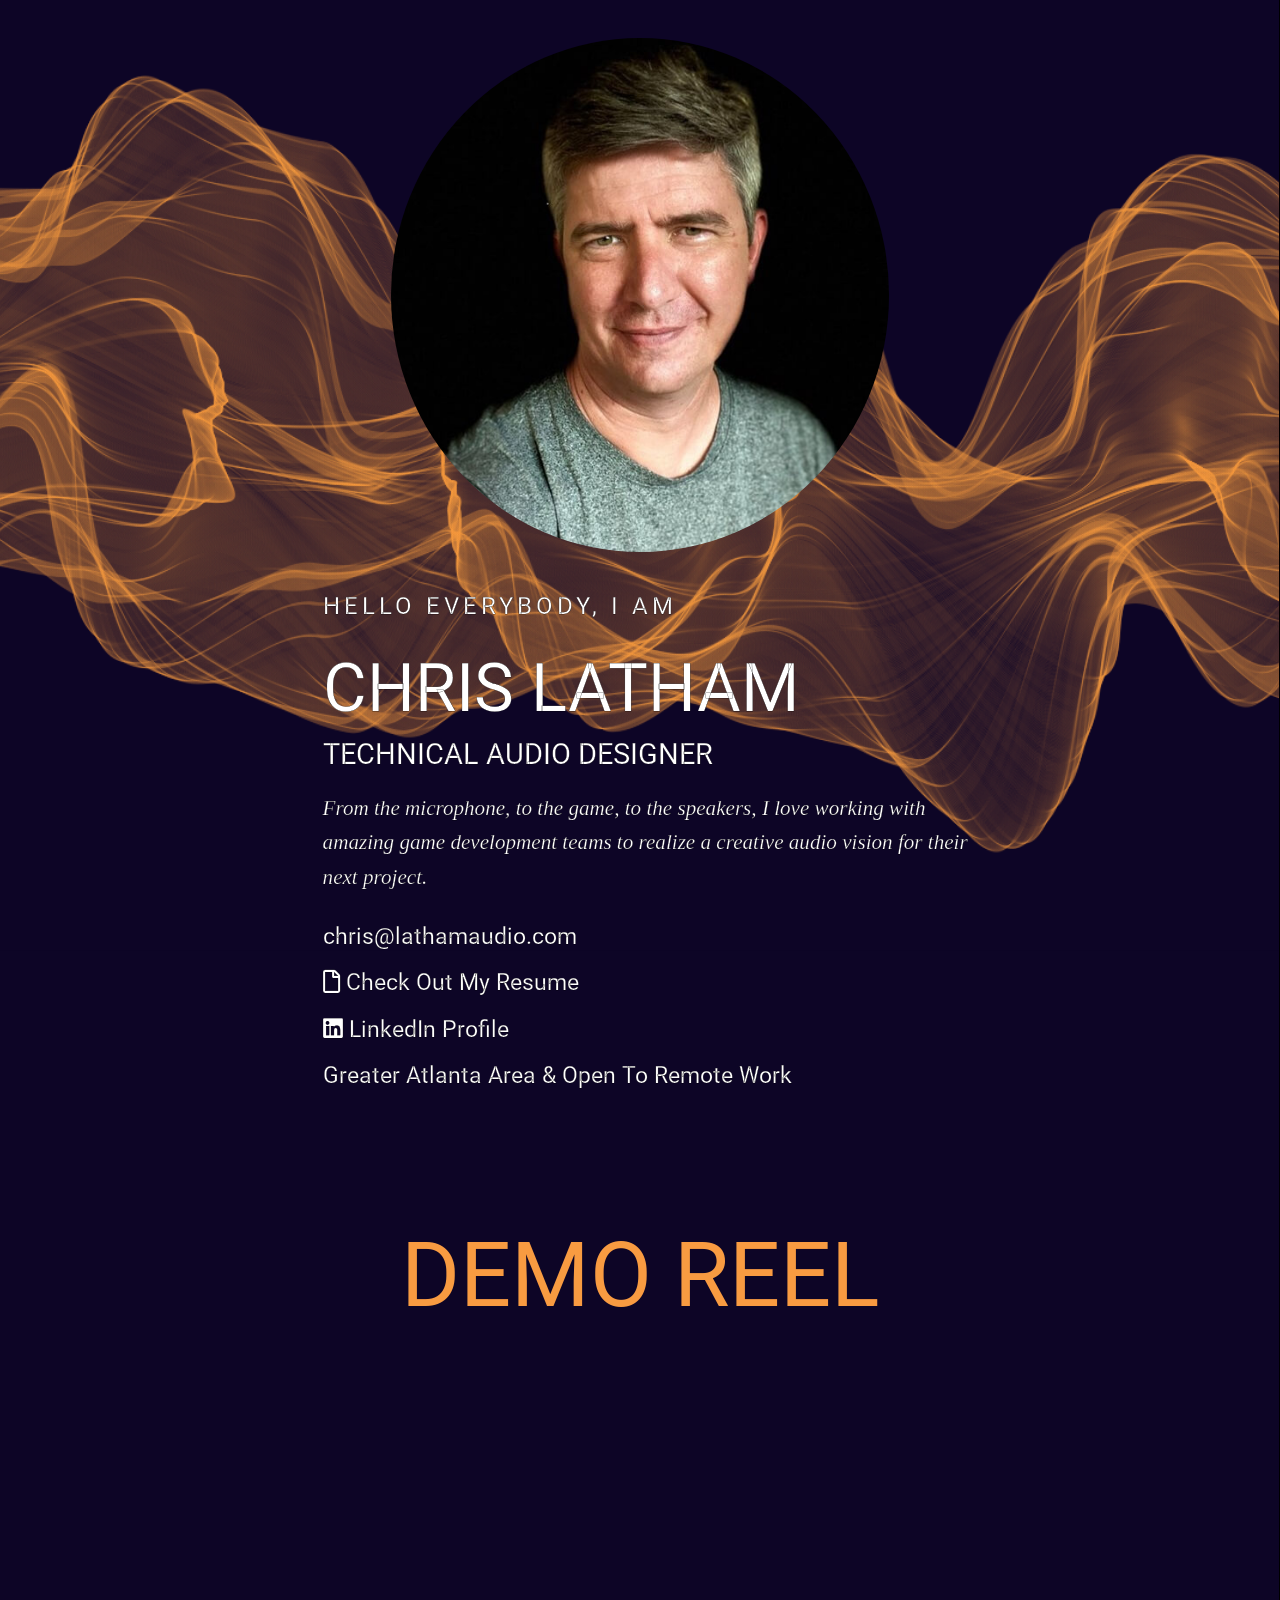
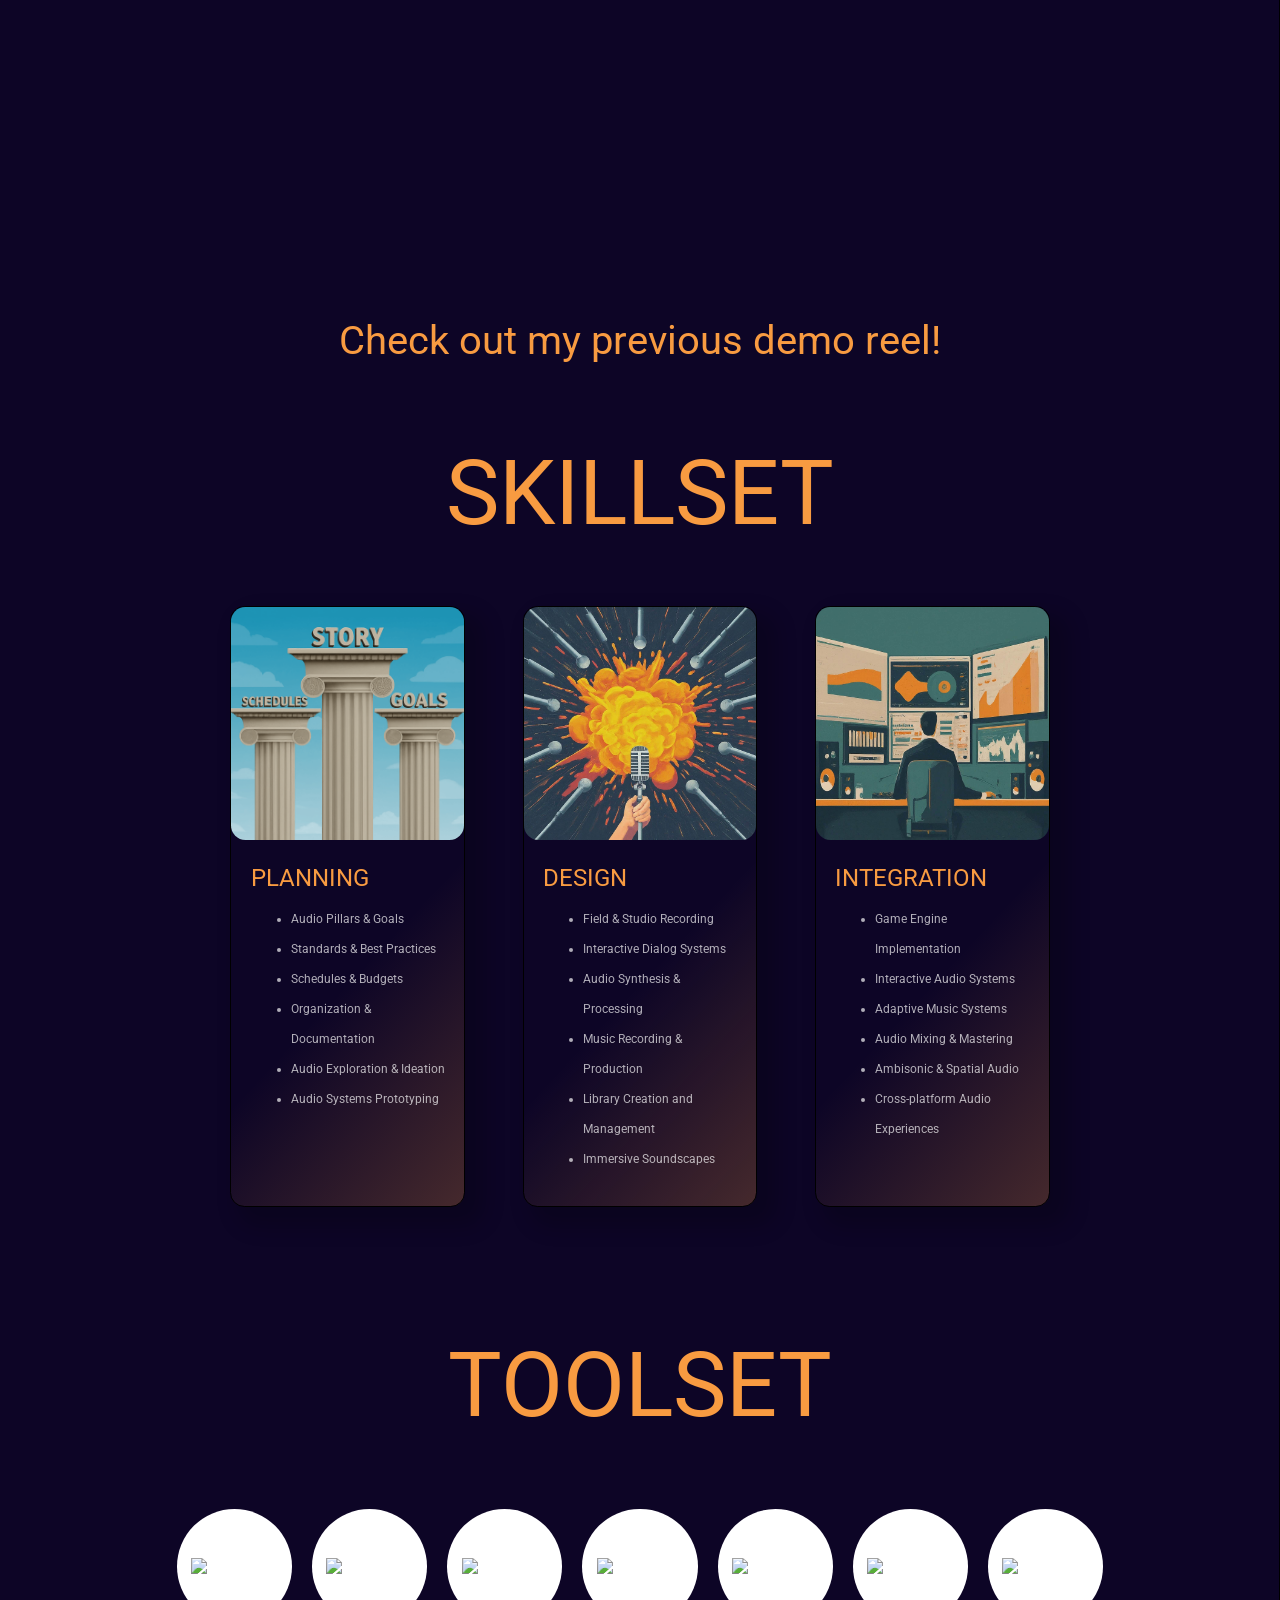
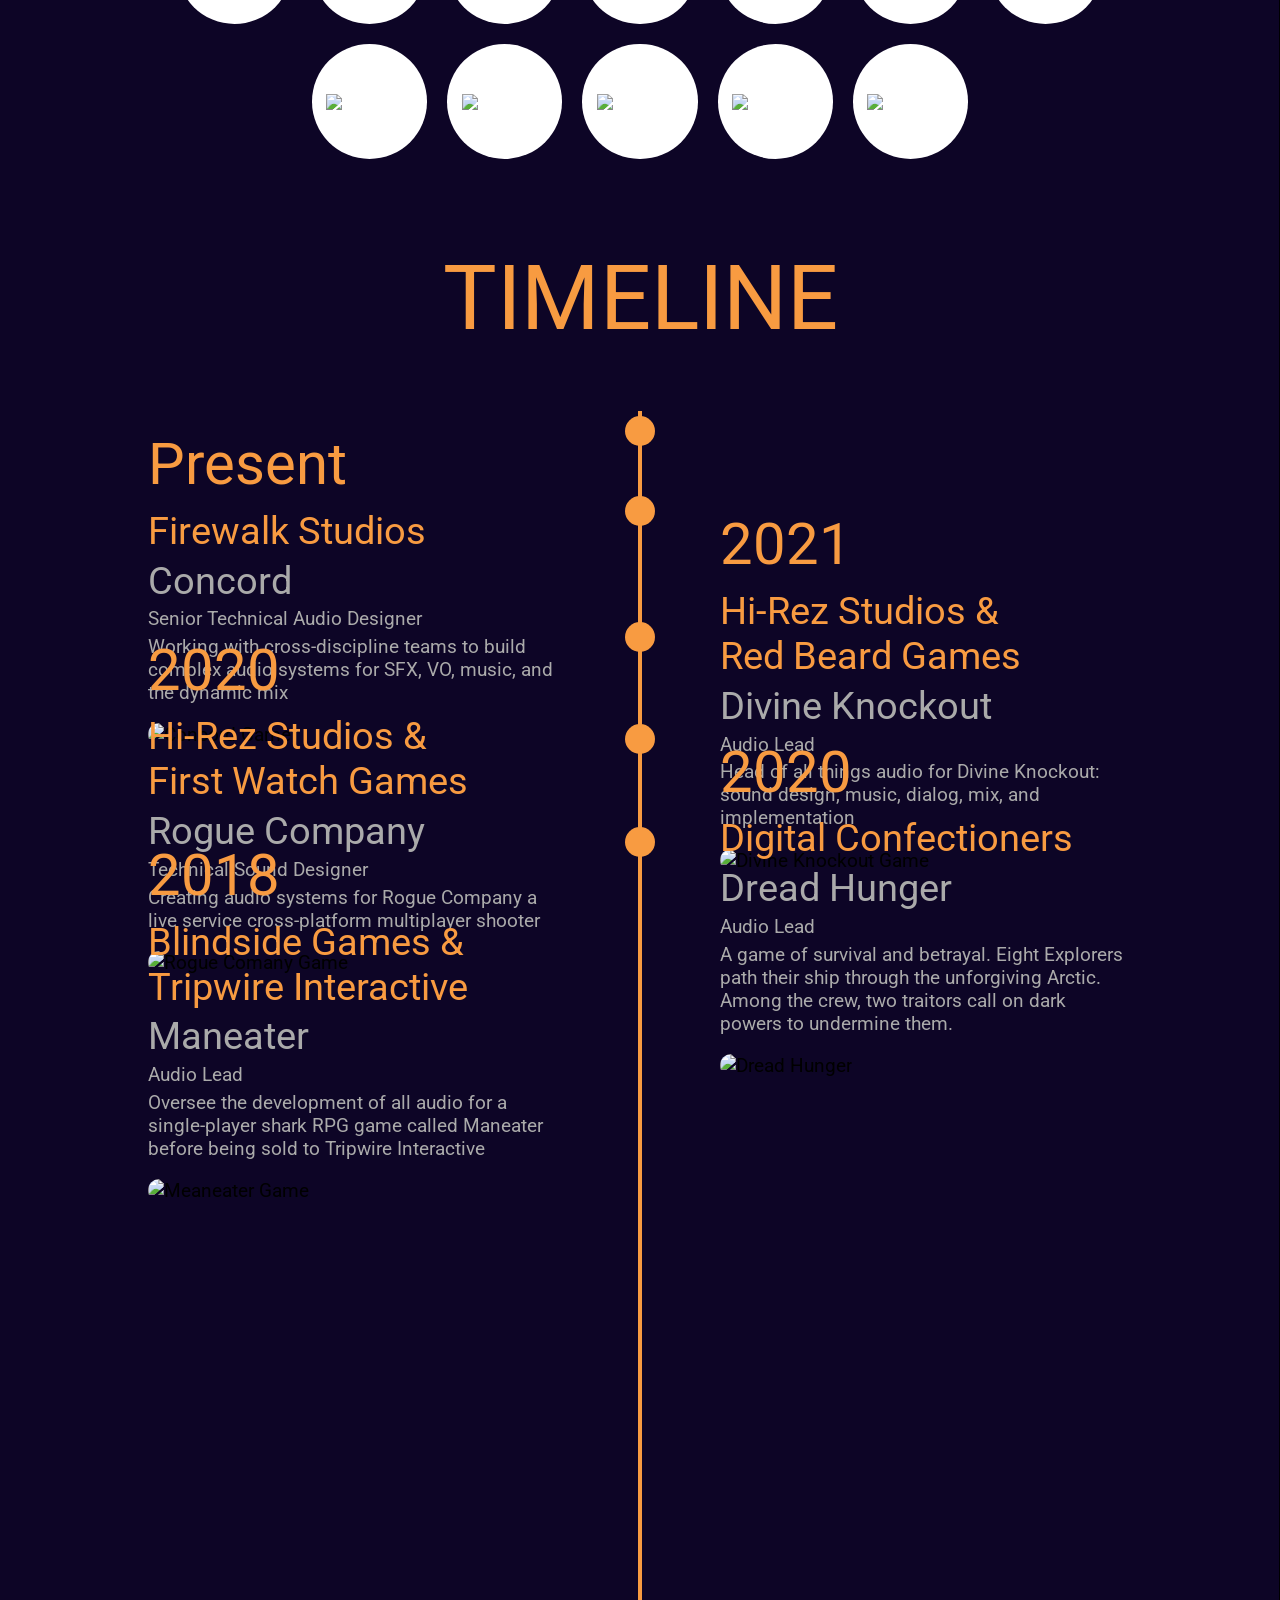
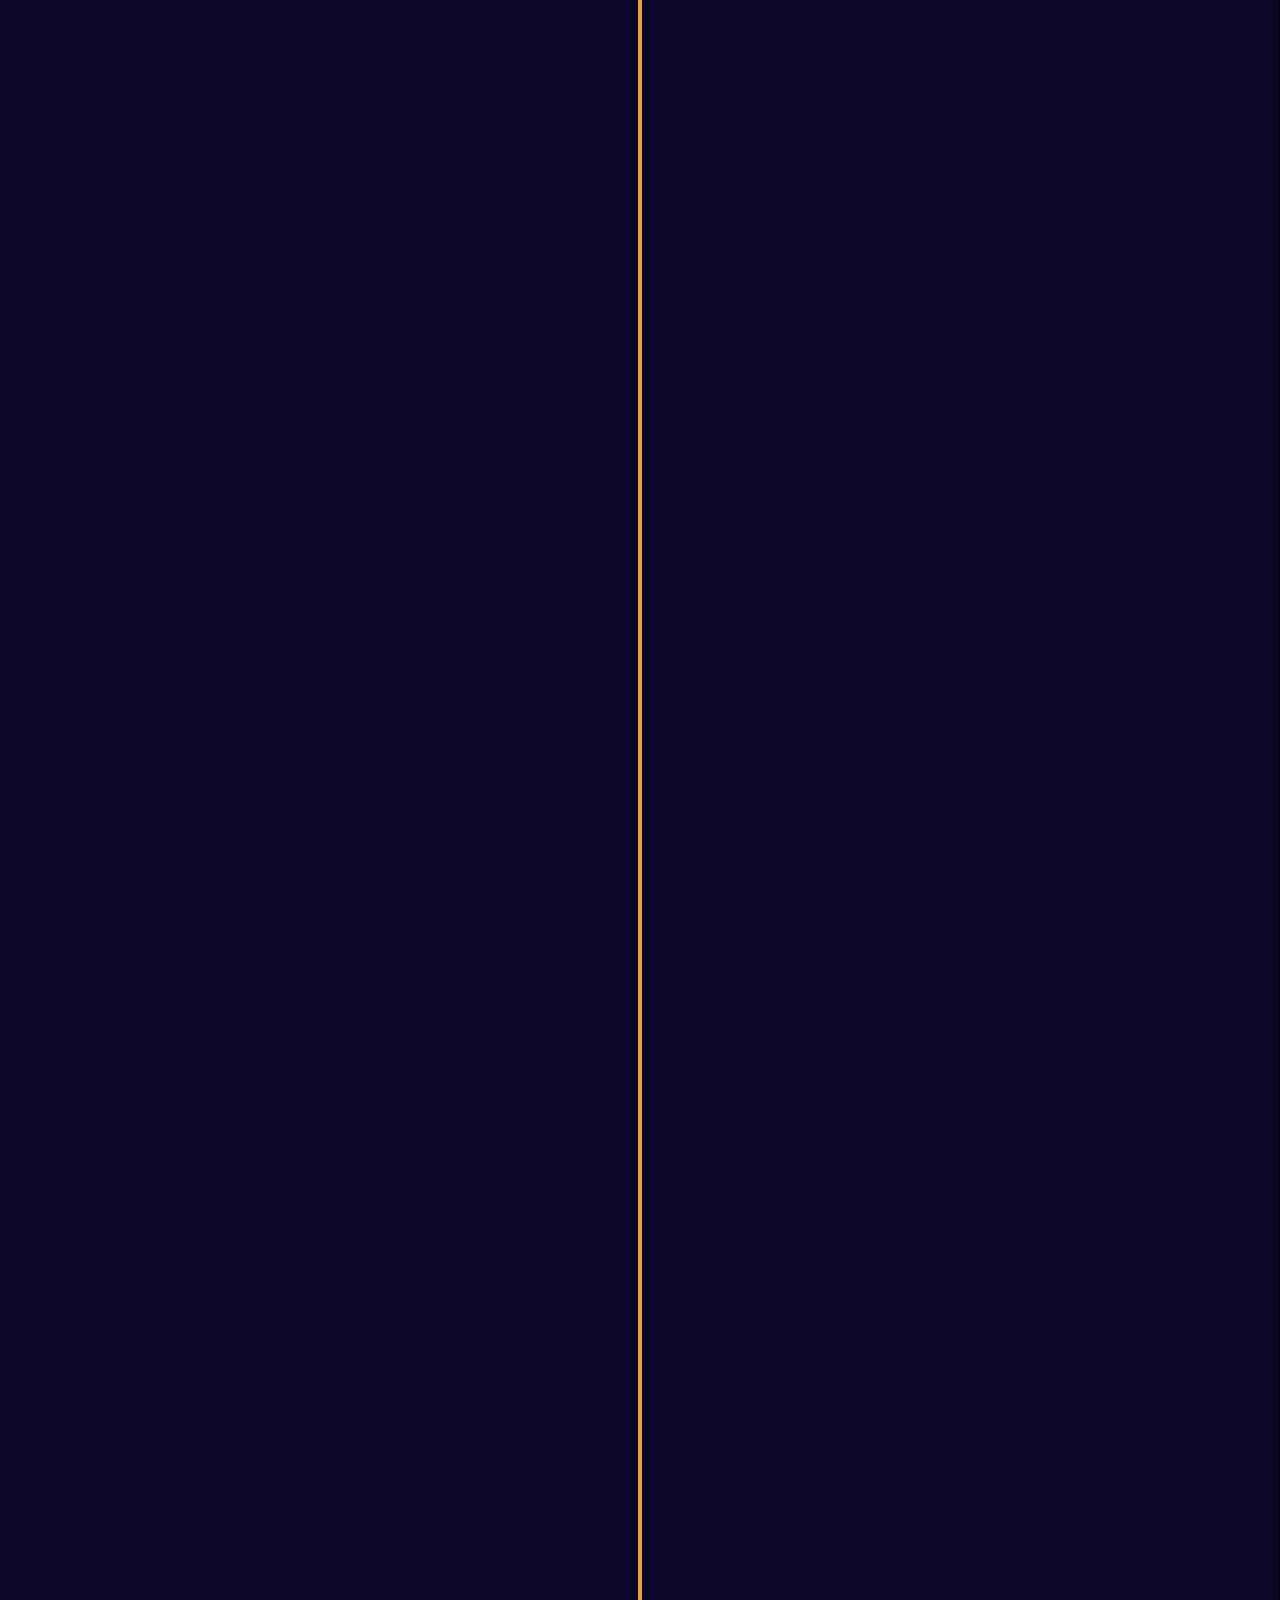
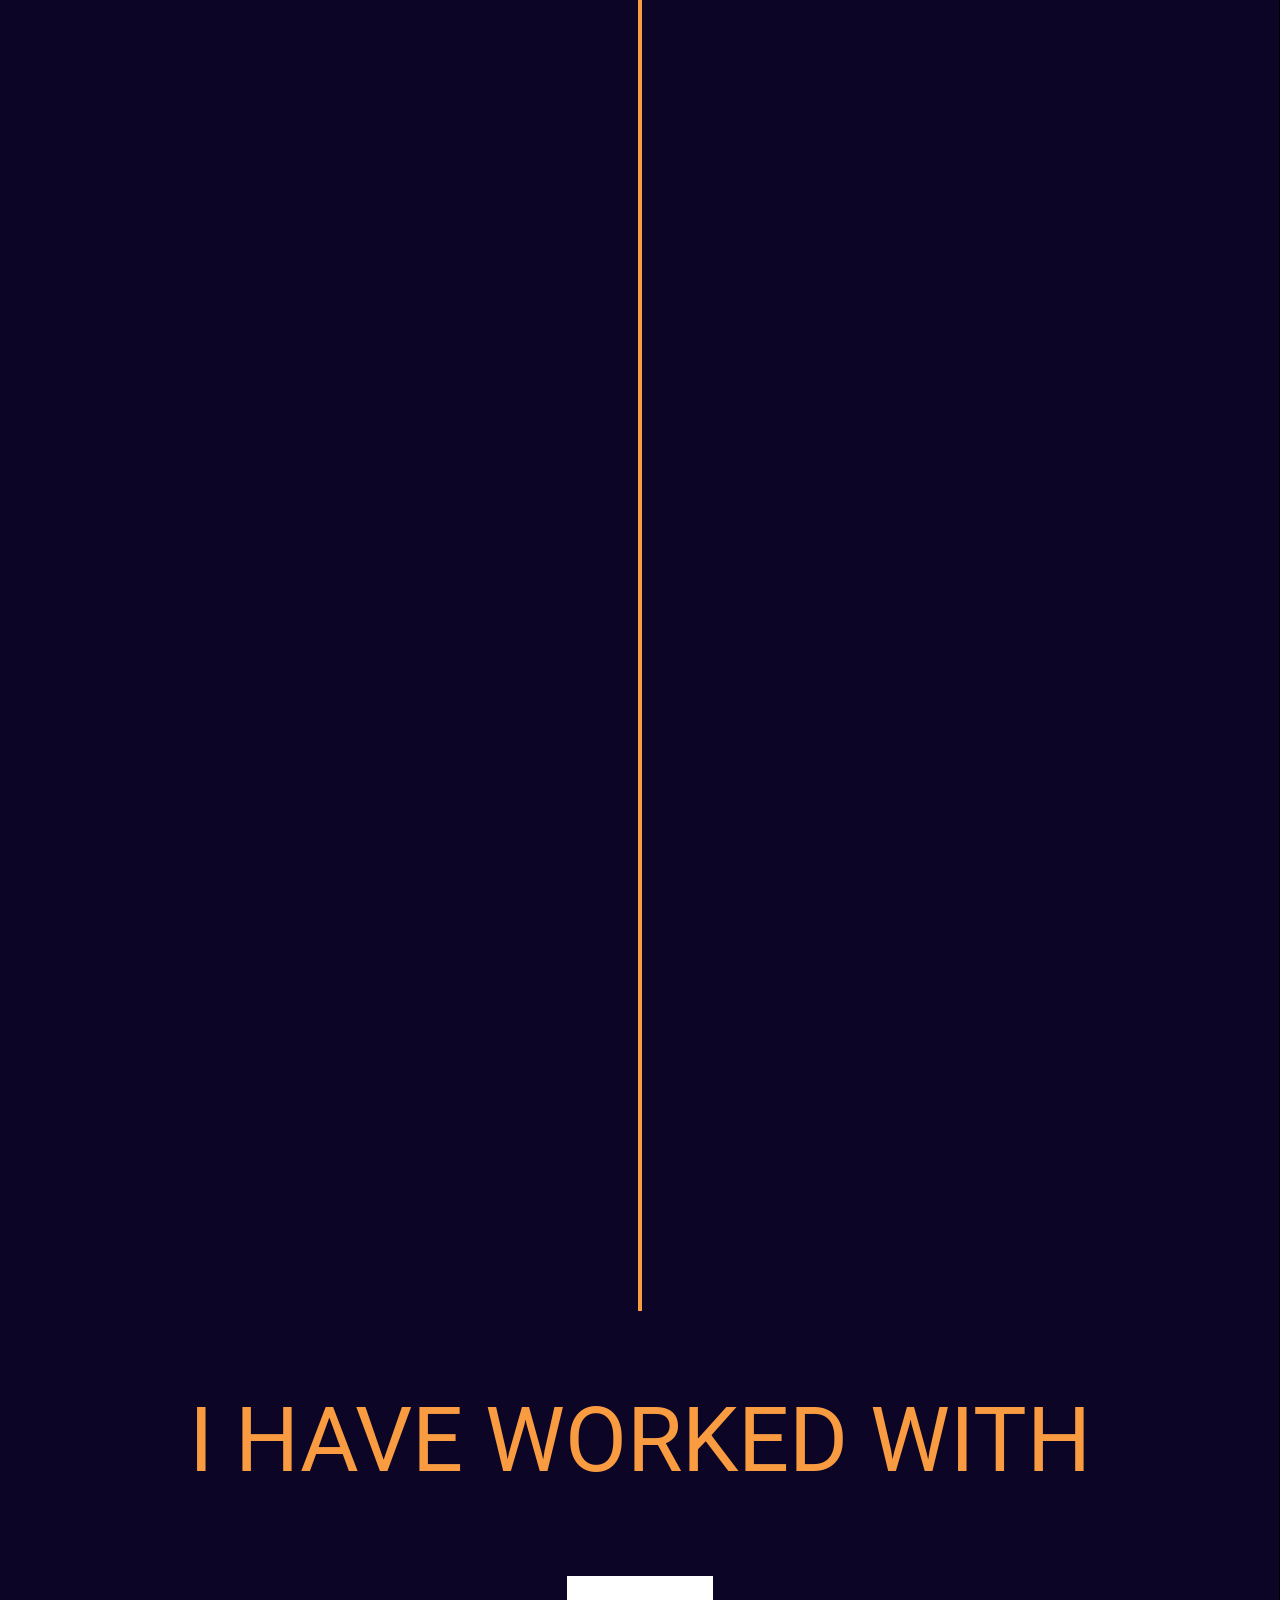
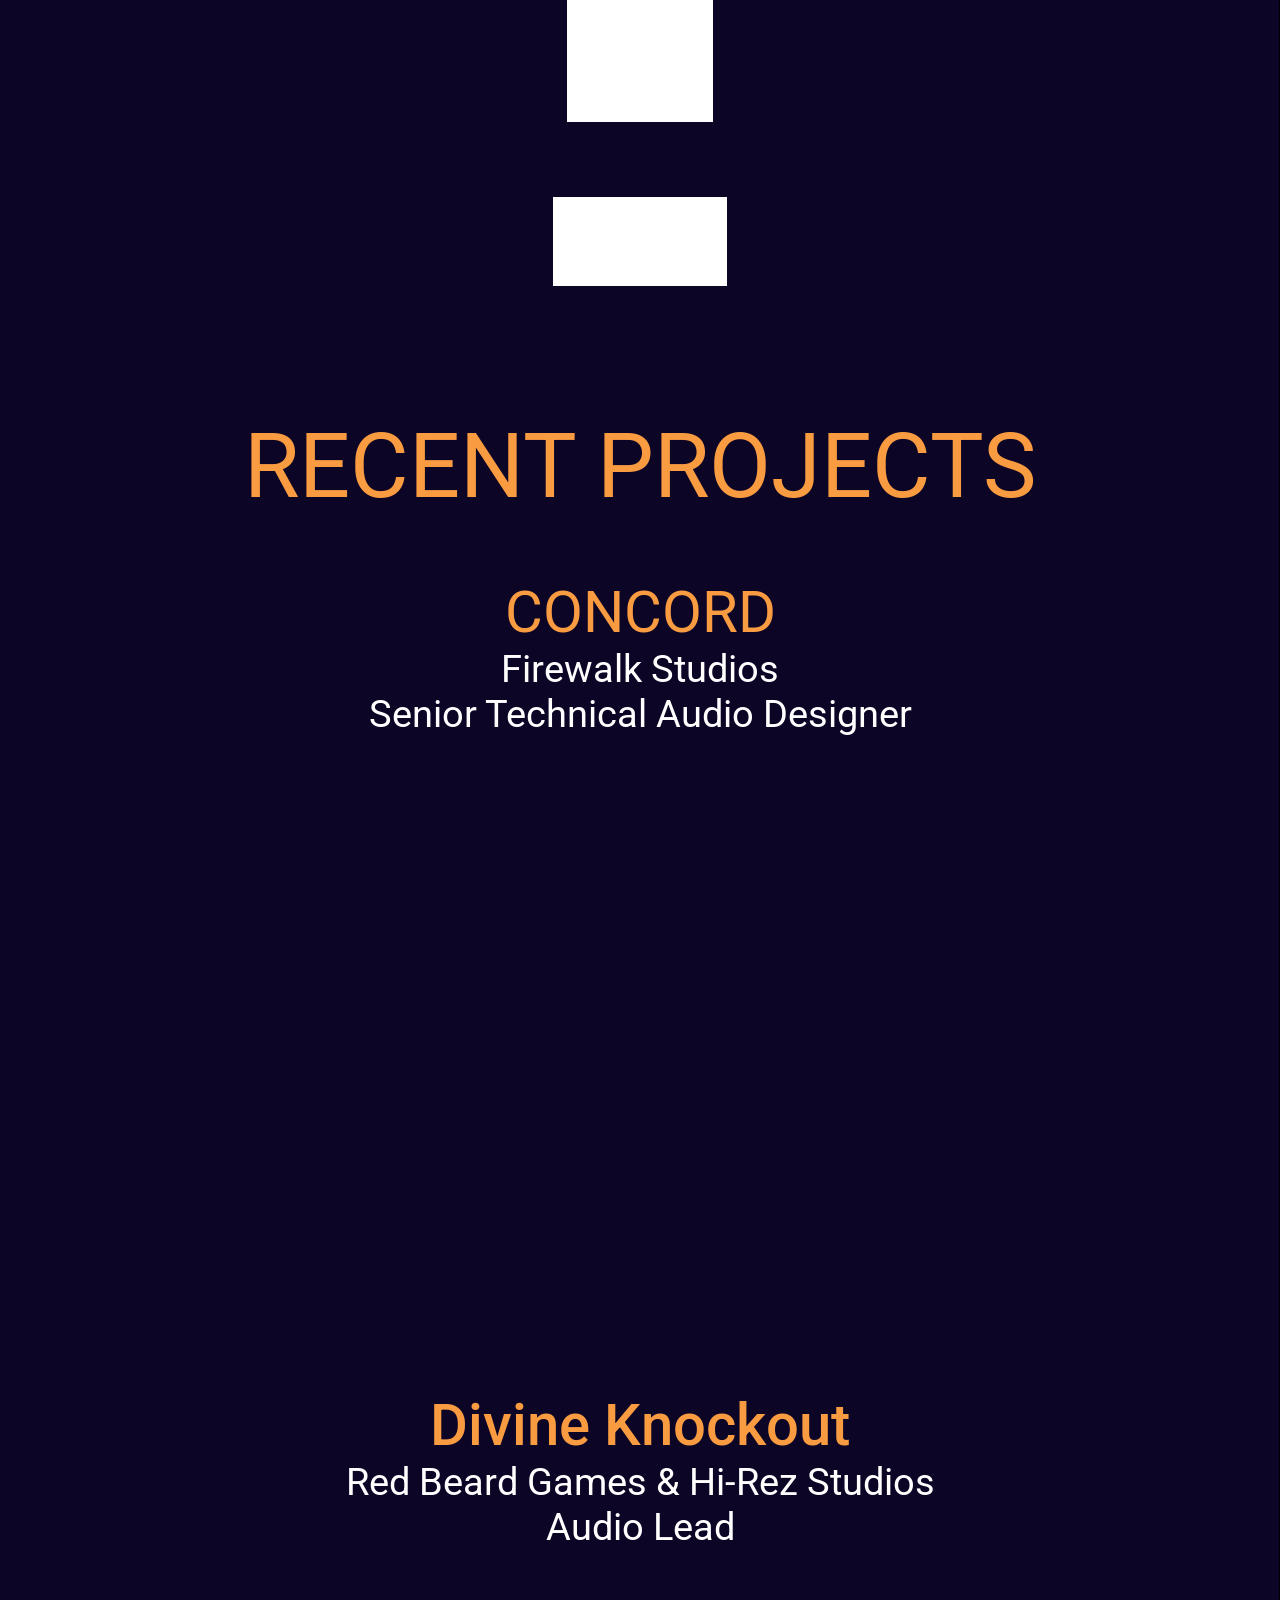
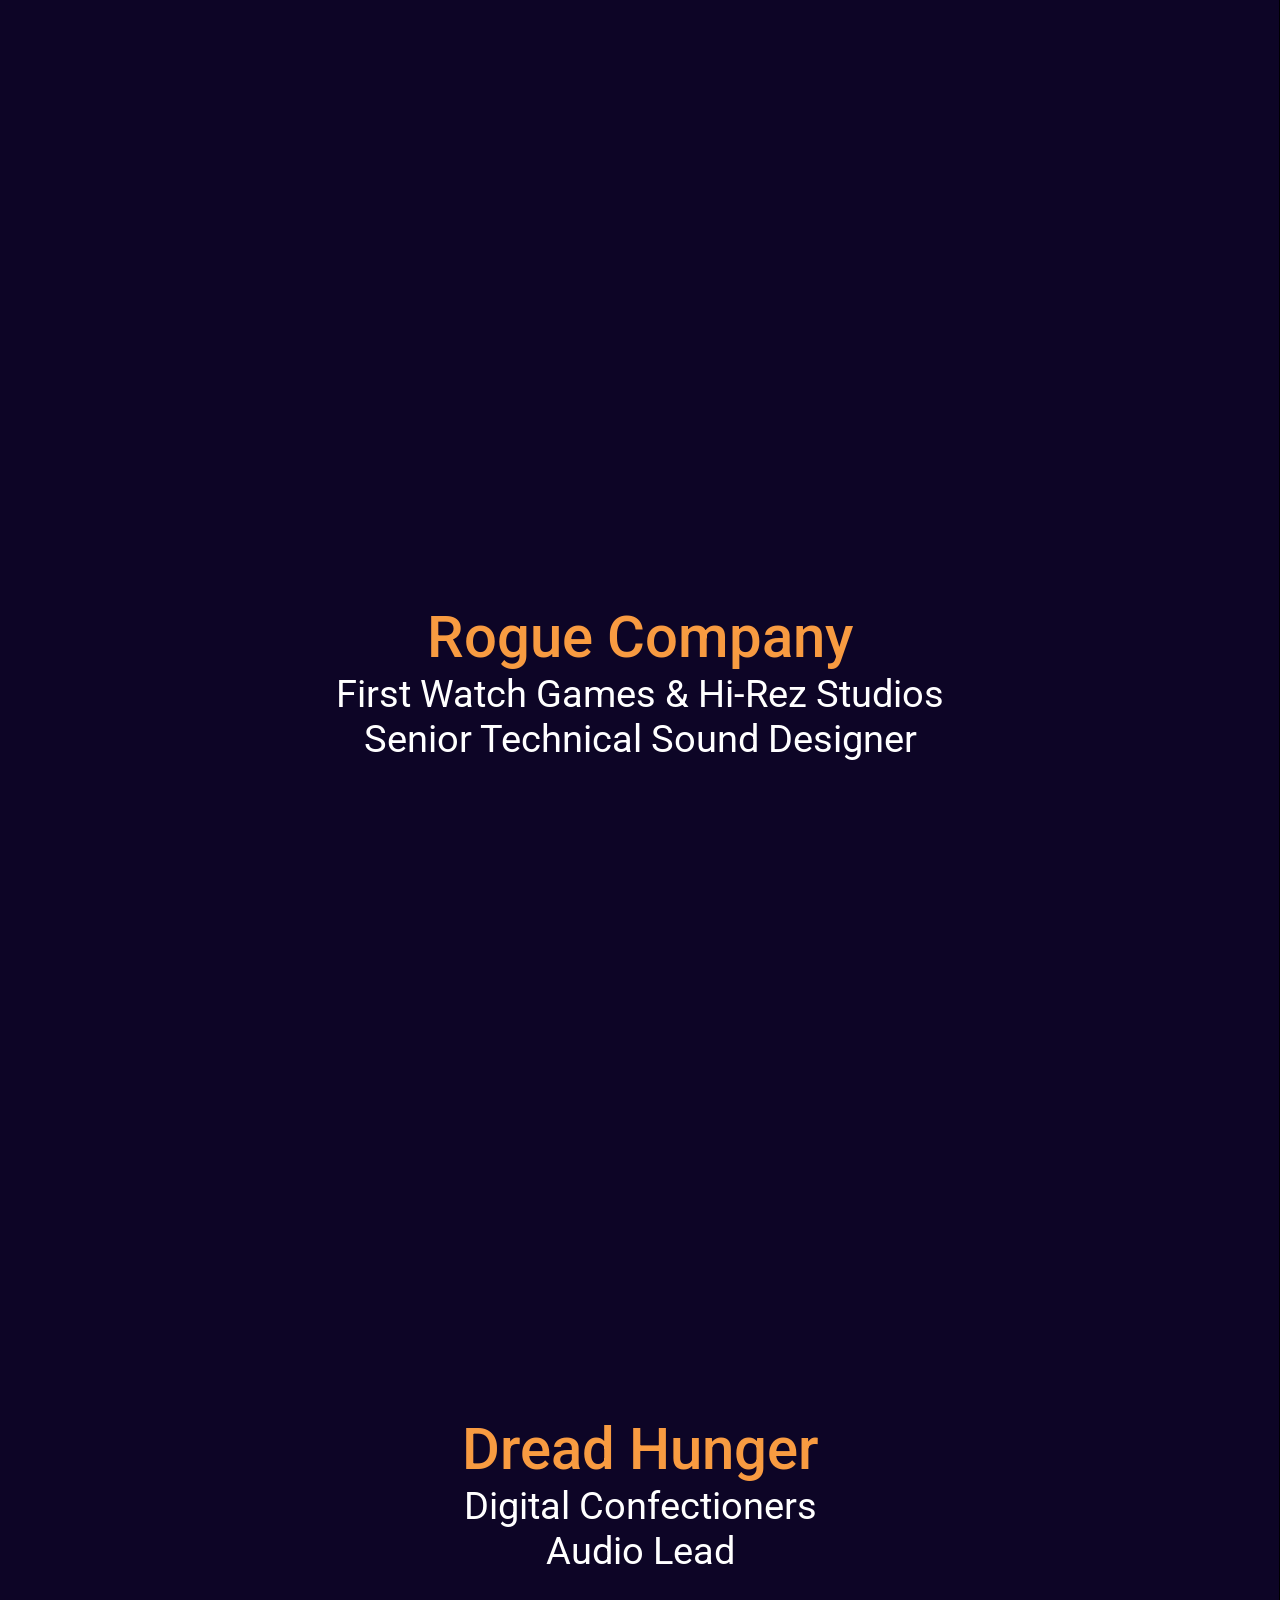
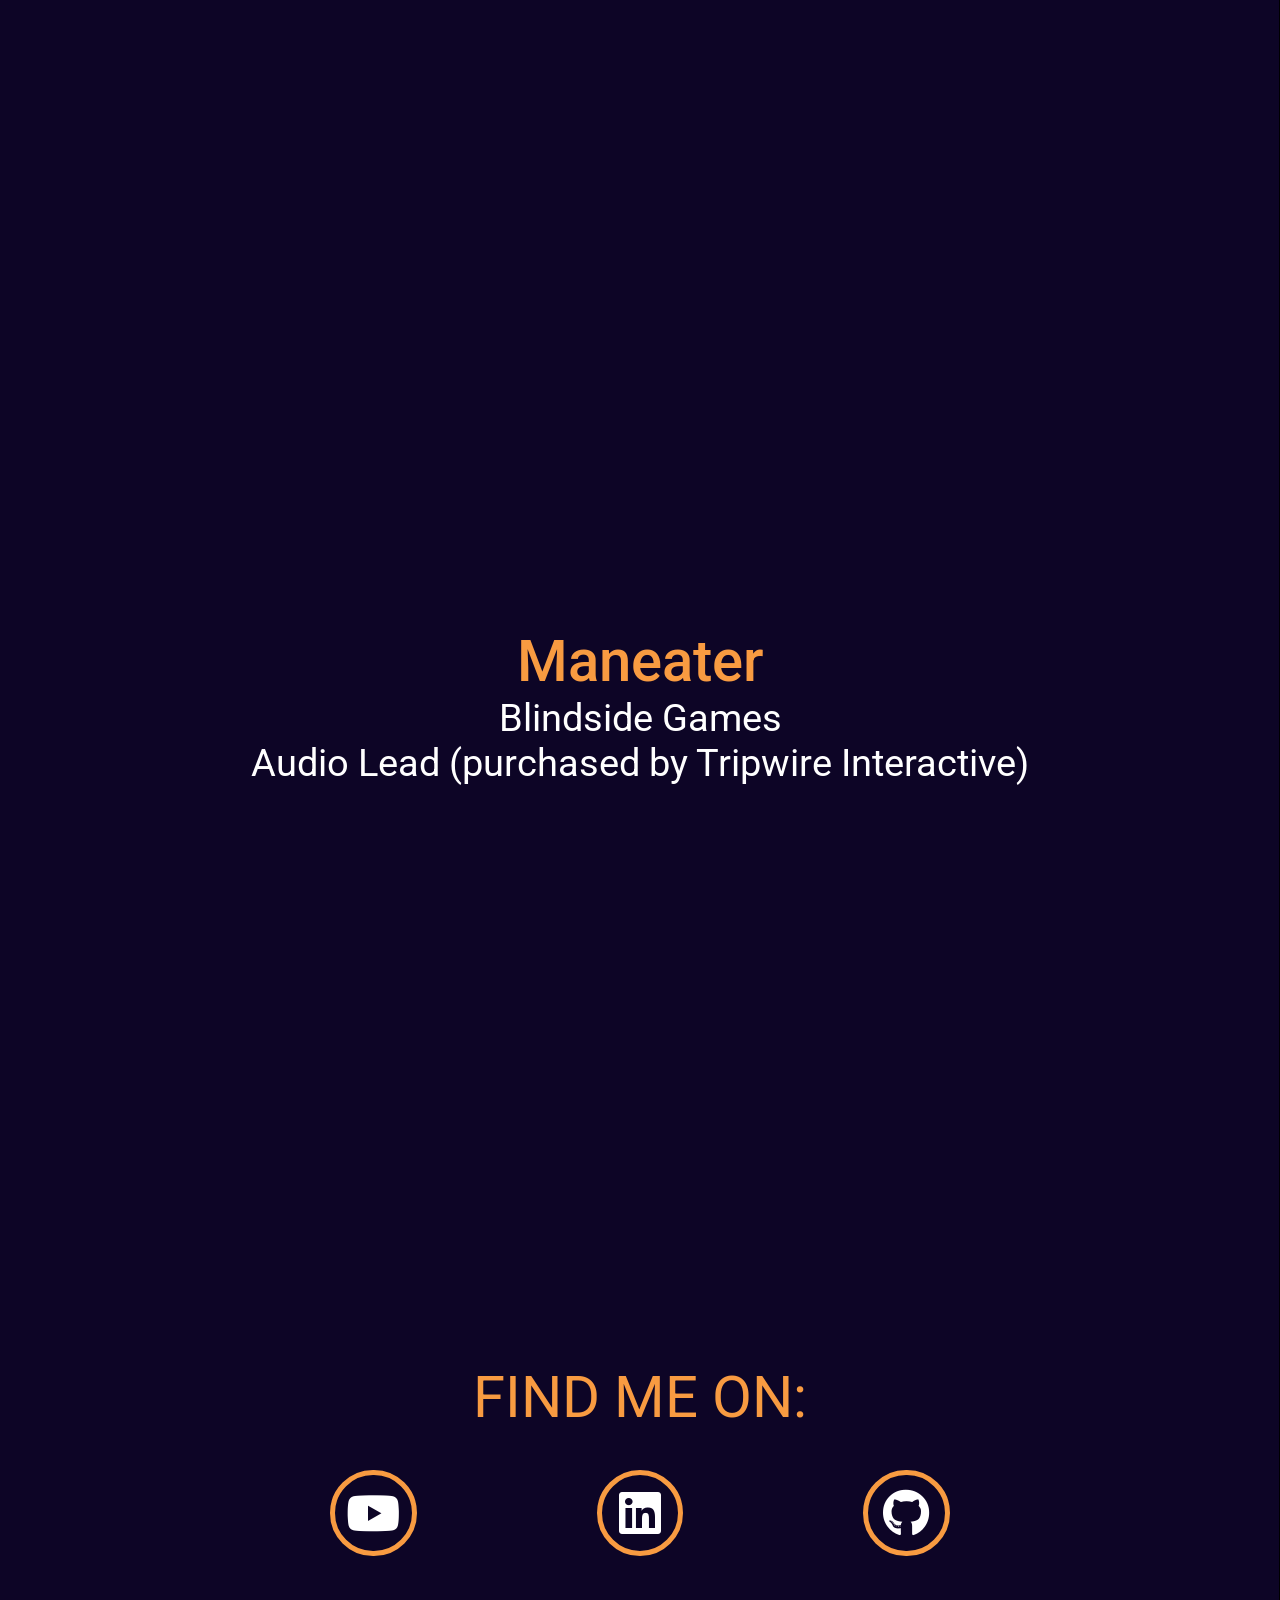
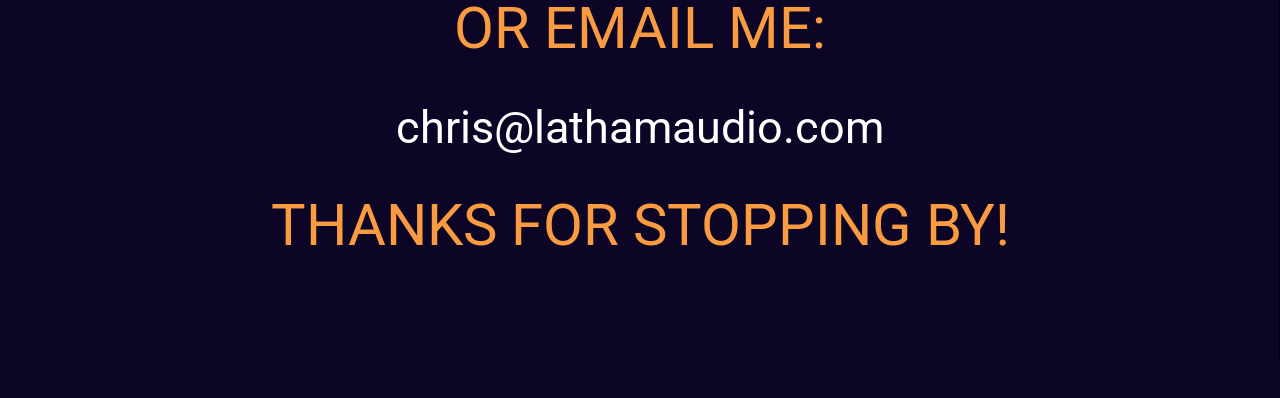
==== commit 55deb2e8: "Updated social media links" ====
--- a/index.html
+++ b/index.html
@@ -618,19 +618,19 @@
         </div>
         <!--_____FOOTER___________________________________________________________________________________-->
         <div class="footer">
-          <h1 class="footer-title">FIND ME ON SOCIAL MEDIA</h1>
+          <h1 class="footer-title">FIND ME ON:</h1>
           <div class="social-icons">
-            <a href="https://www.youtube.com/engineaudio"
+            <a href="https://www.youtube.com/@Latham_Audio"
               ><i class="fab fa-youtube"></i
-            ></a>
-            <a href="https://twitter.com/thatchrislatham"
-              ><i class="fab fa-twitter"></i
-            ></a>
+            ></a>            
             <a href="https://www.linkedin.com/in/lathamaudio"
               ><i class="fab fa-linkedin"></i
             ></a>
+            <a href="https://github.com/LathamAudio/"
+              ><i class="fab fa-github"></i
+            ></a>
           </div>
-          <h1 class="footer-title">OR MESSAGE ME AT:</h1>
+          <h1 class="footer-title">OR EMAIL ME:</h1>
           <h1 class="footer-email">
             <a href="mailto: chris@lathamaudio.com">chris@lathamaudio.com</a>
           </h1>
--- a/style.css
+++ b/style.css
@@ -649,14 +649,14 @@
   width: 100% !important;
 }
 
-.previousreel  {
+.previousreel {
   margin-top: 1.5em;
   text-align: center;
 }
 
 .previousreel a {
   color: #f89b41;
-  font-size: 3vw;
+  font-size: 3.1vw;
   text-decoration: none;
 }
   
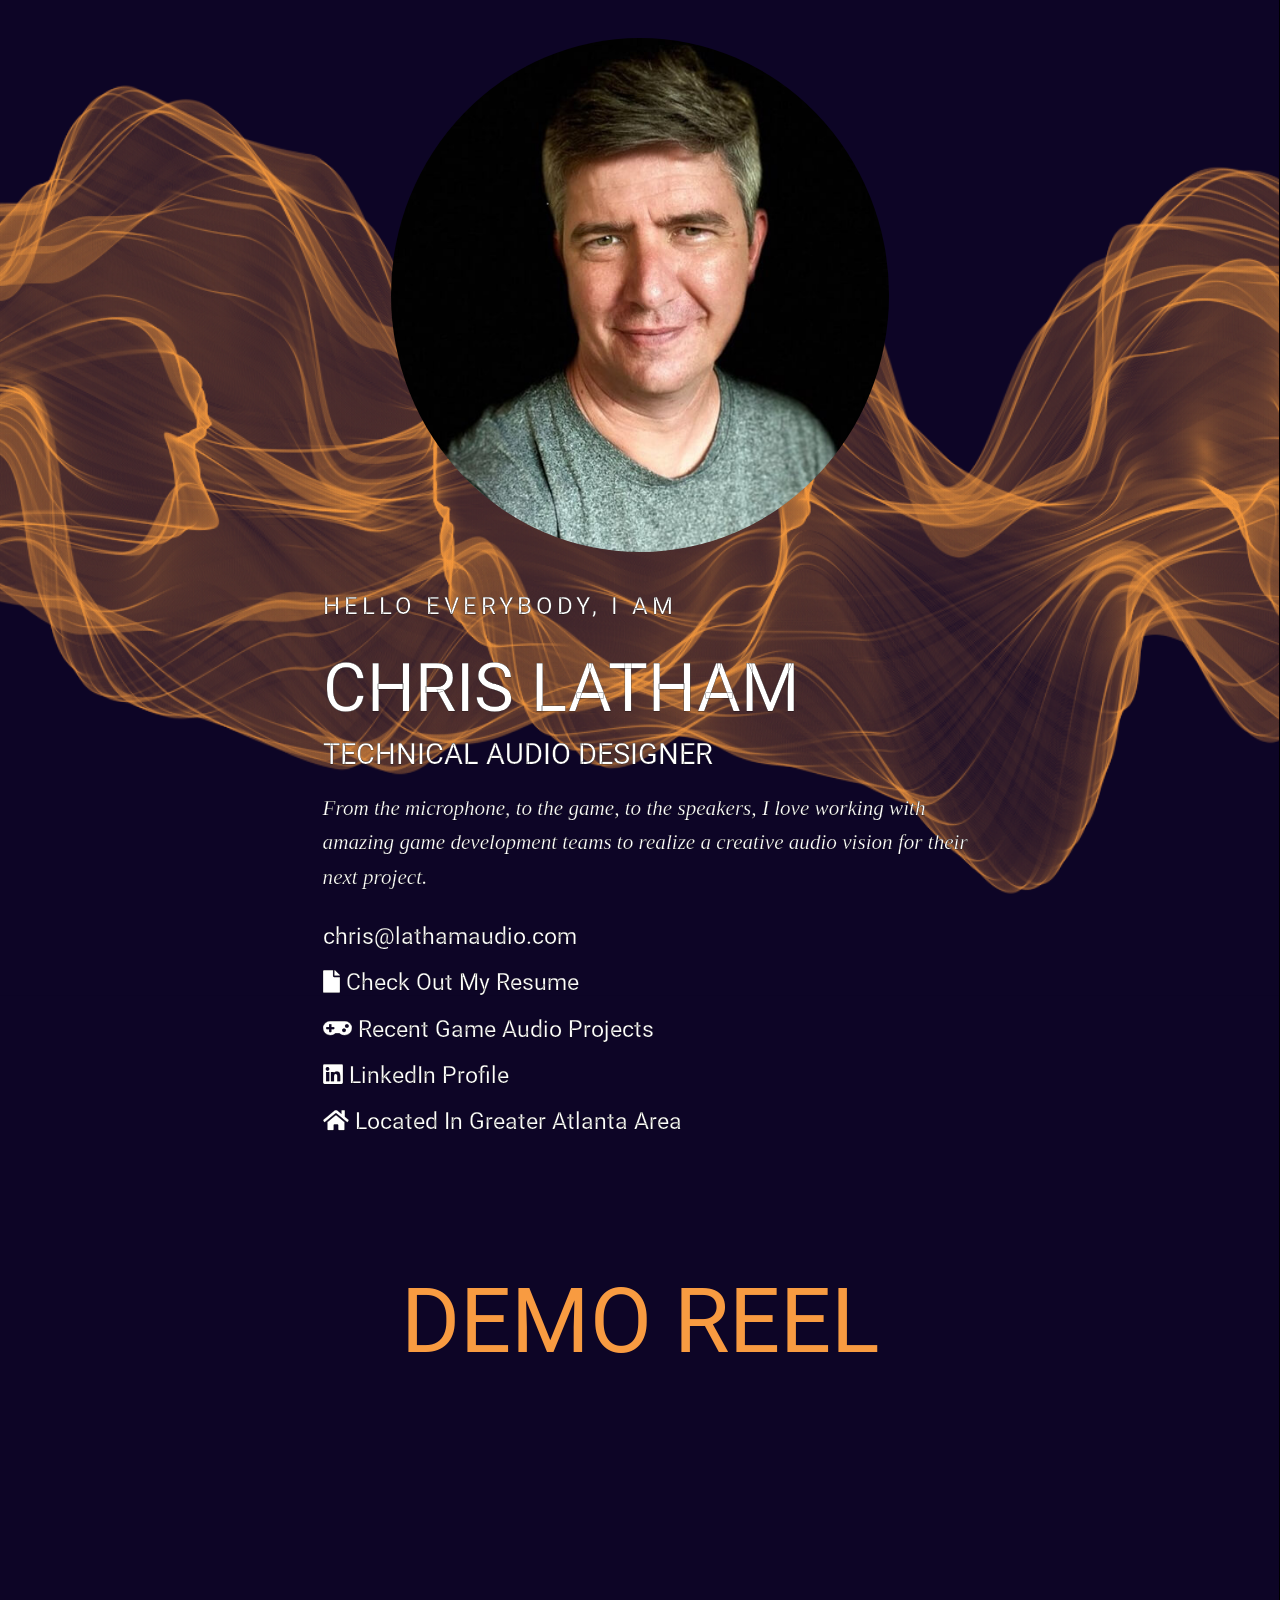
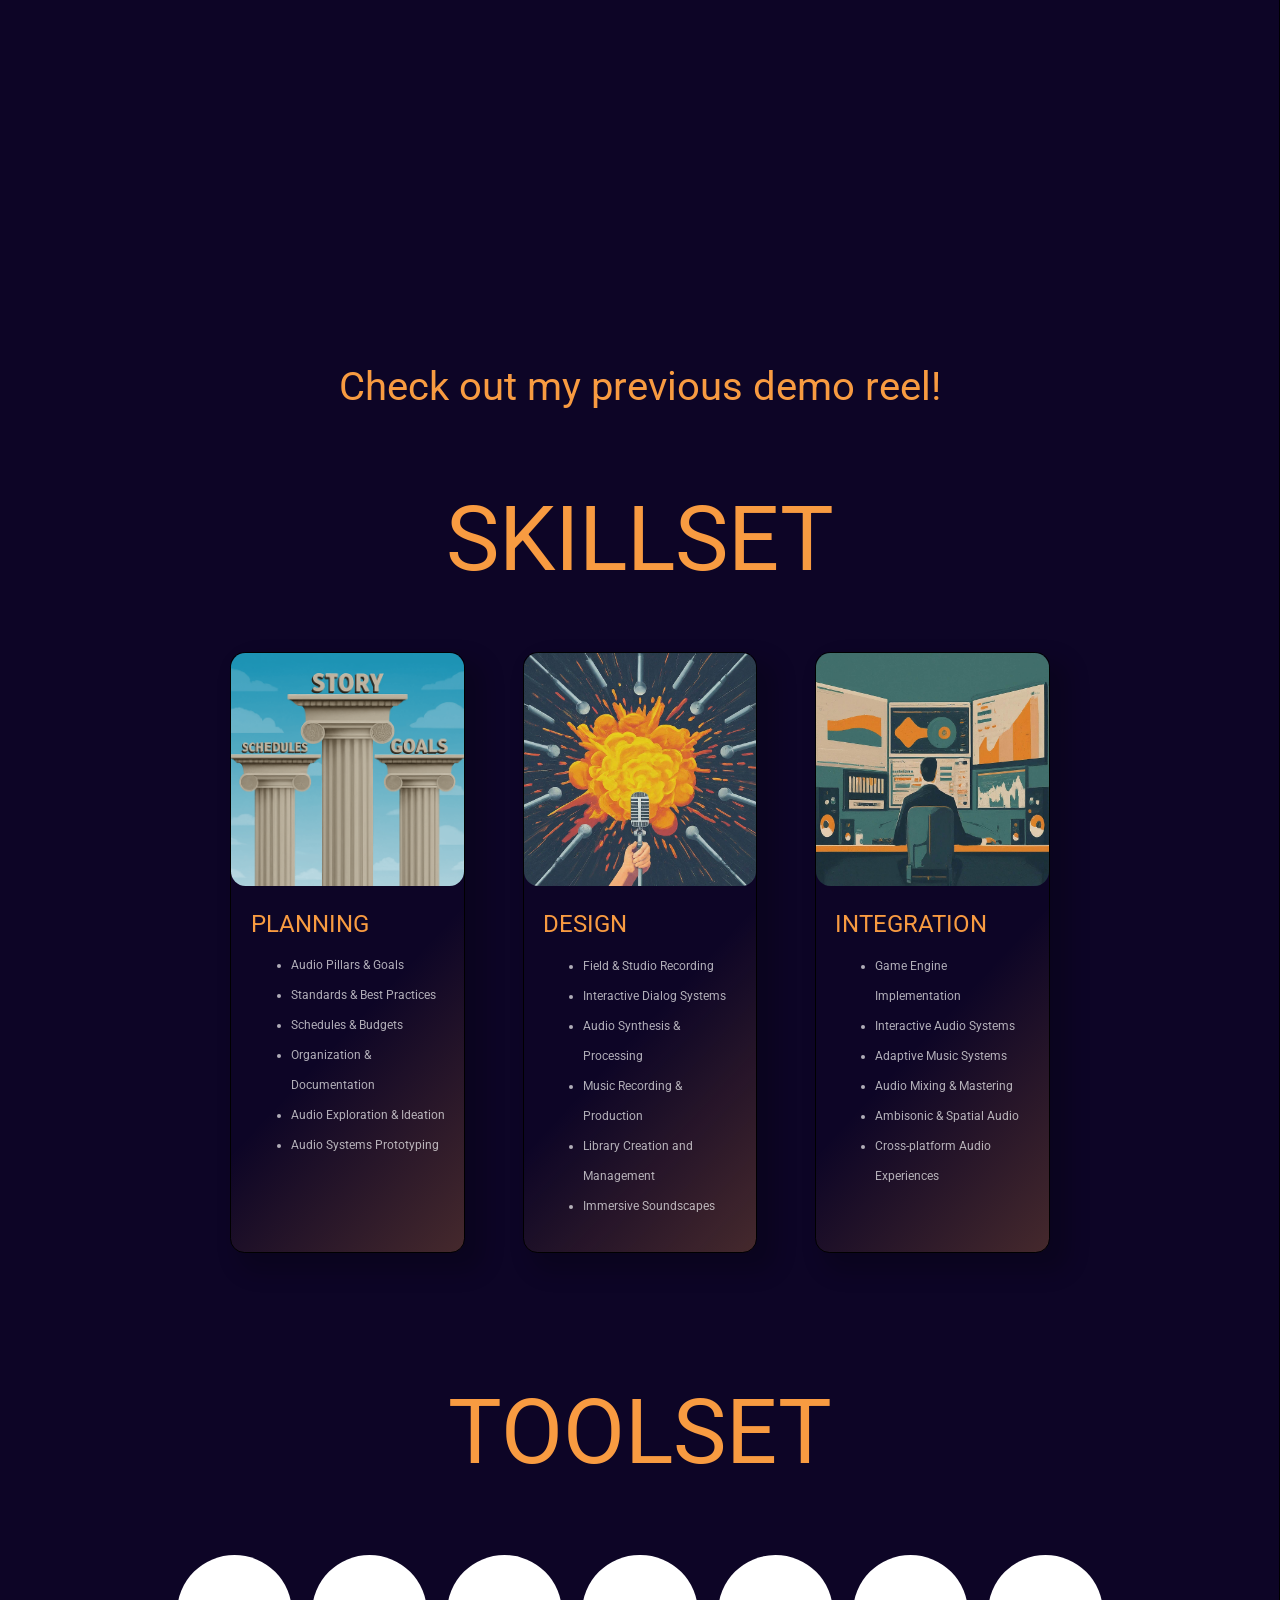
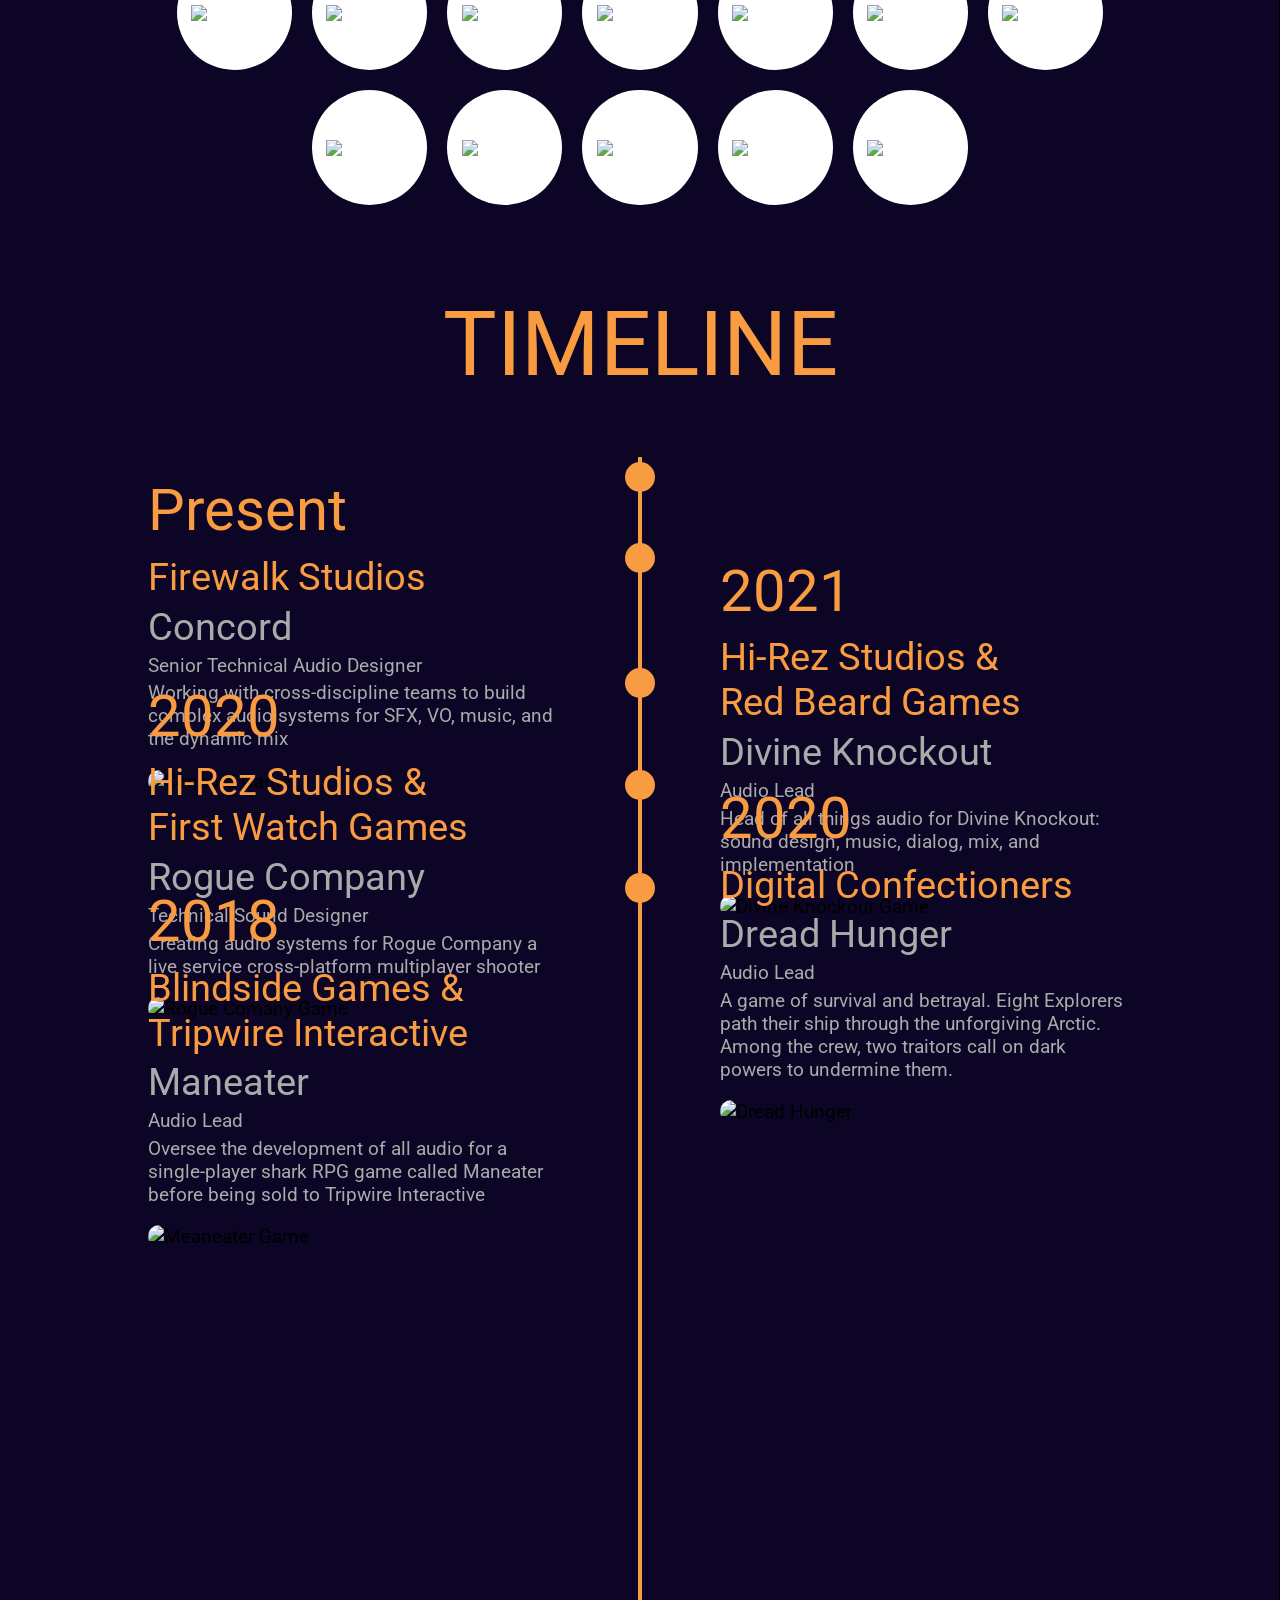
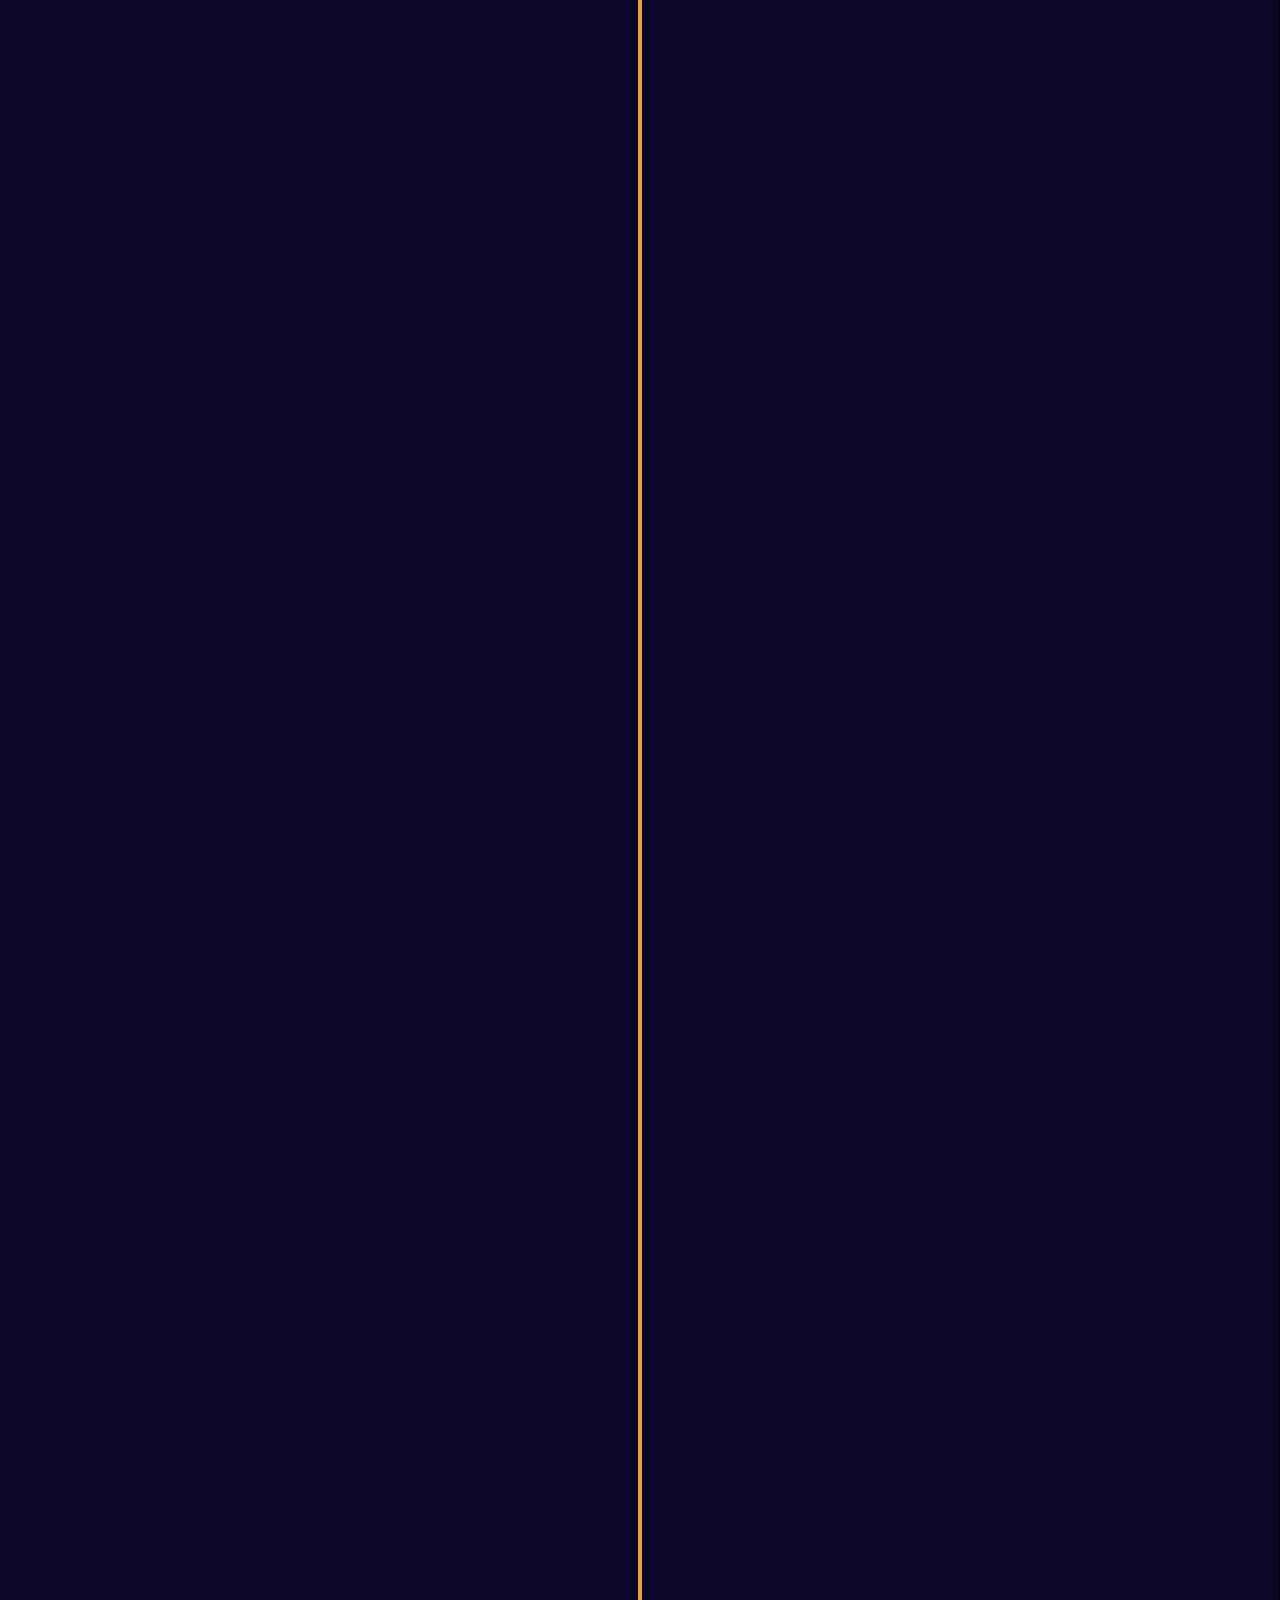
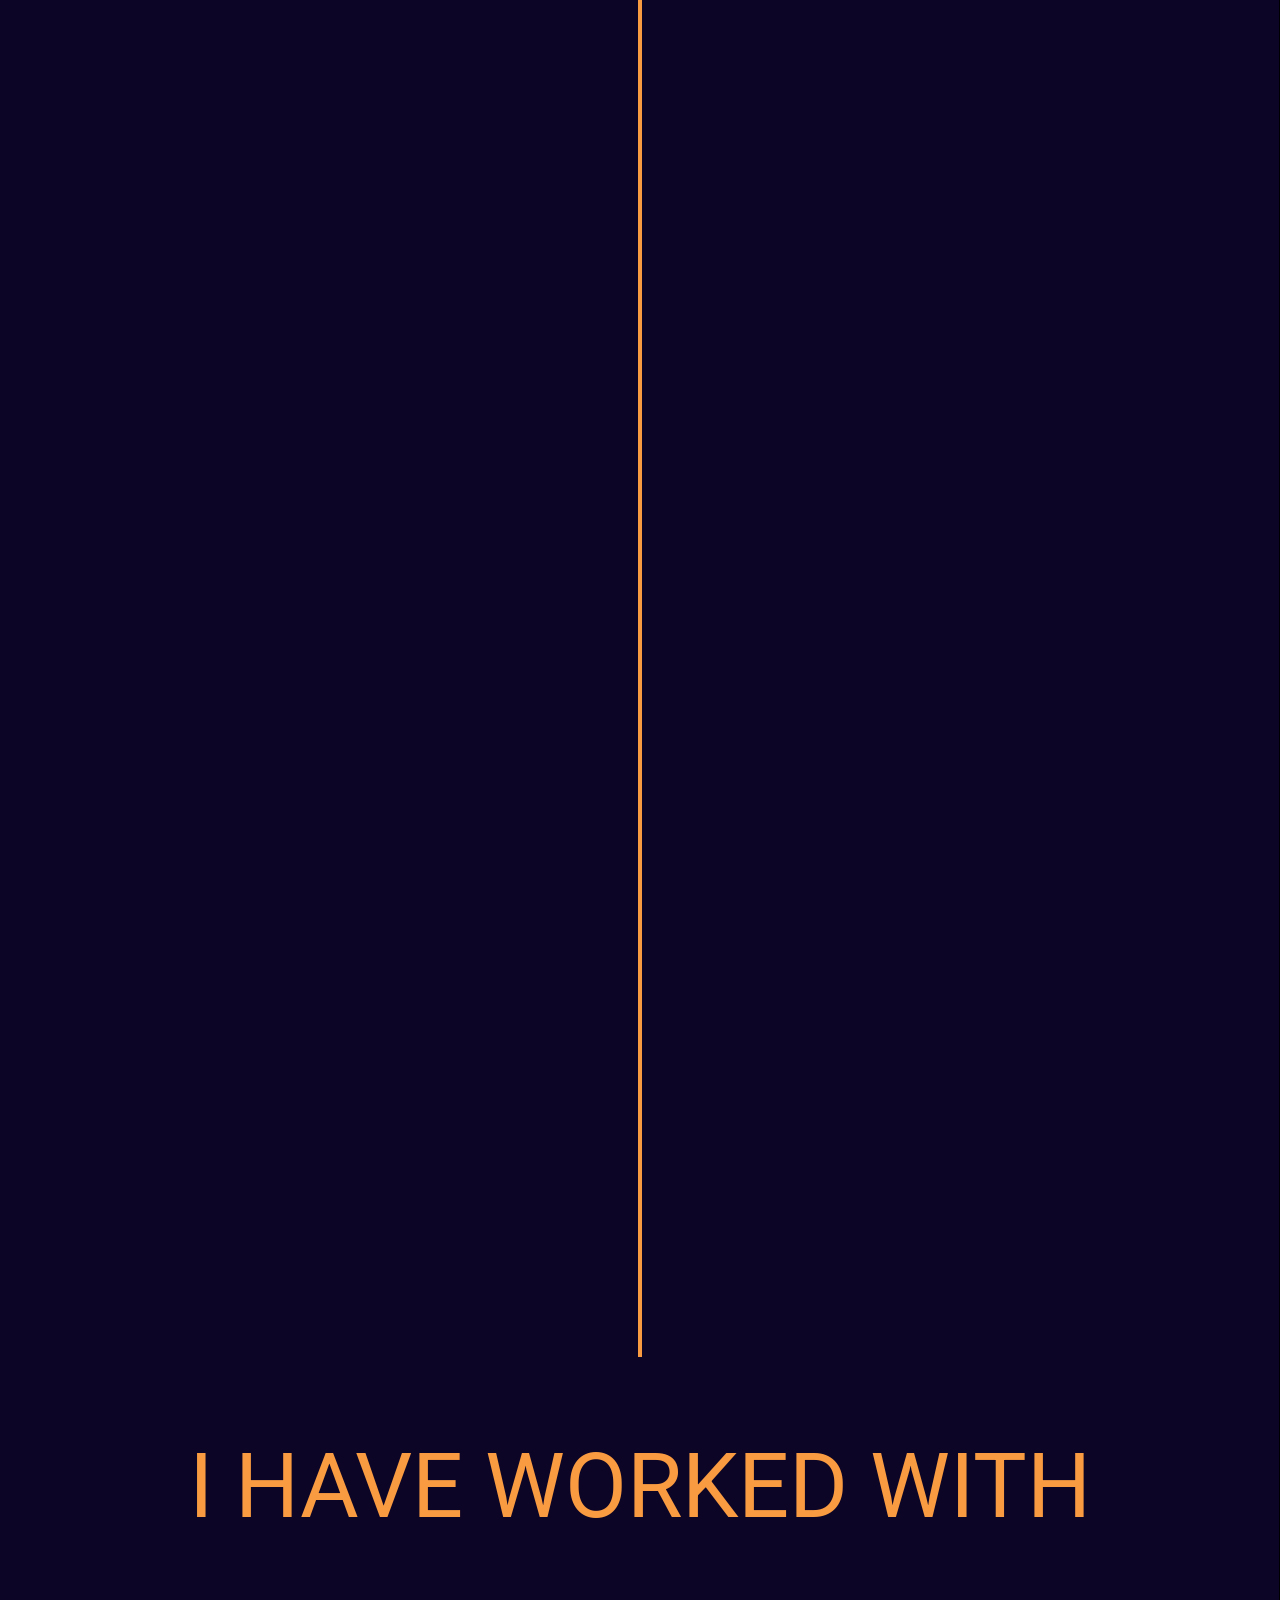
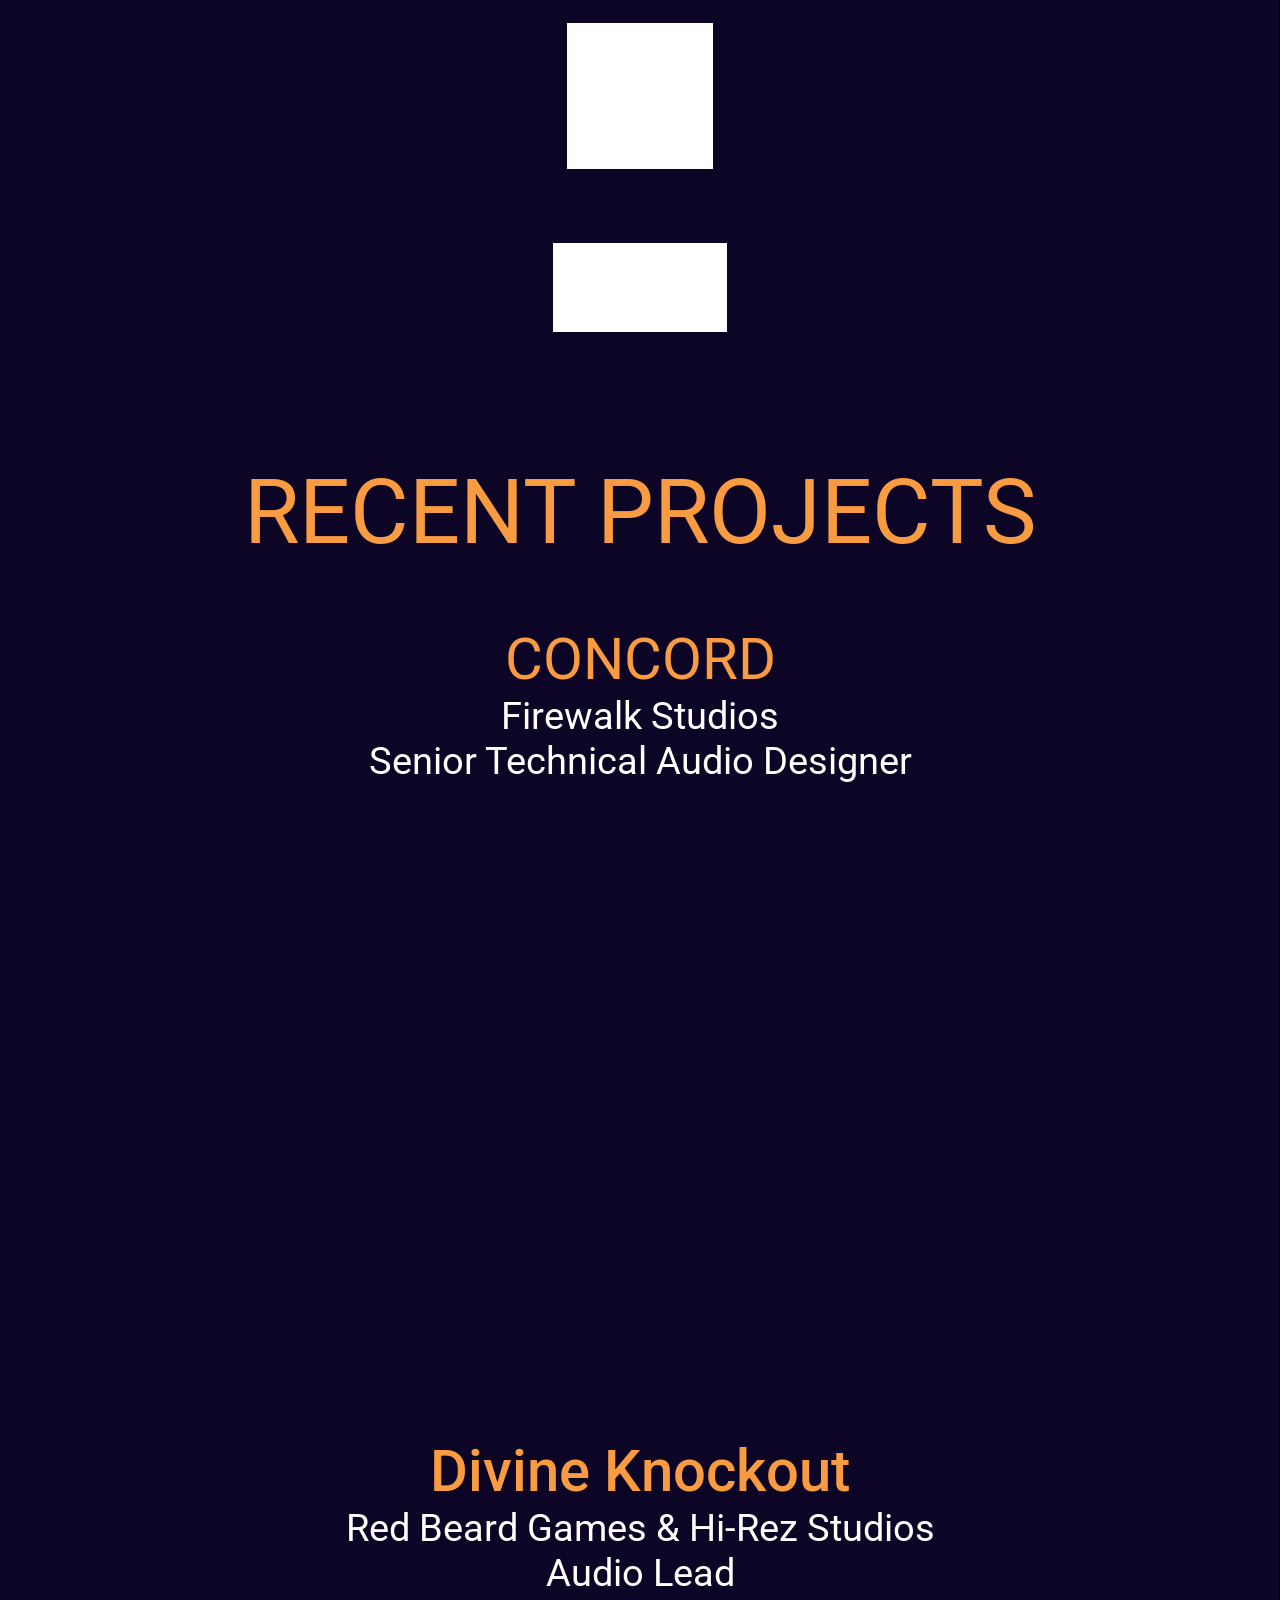
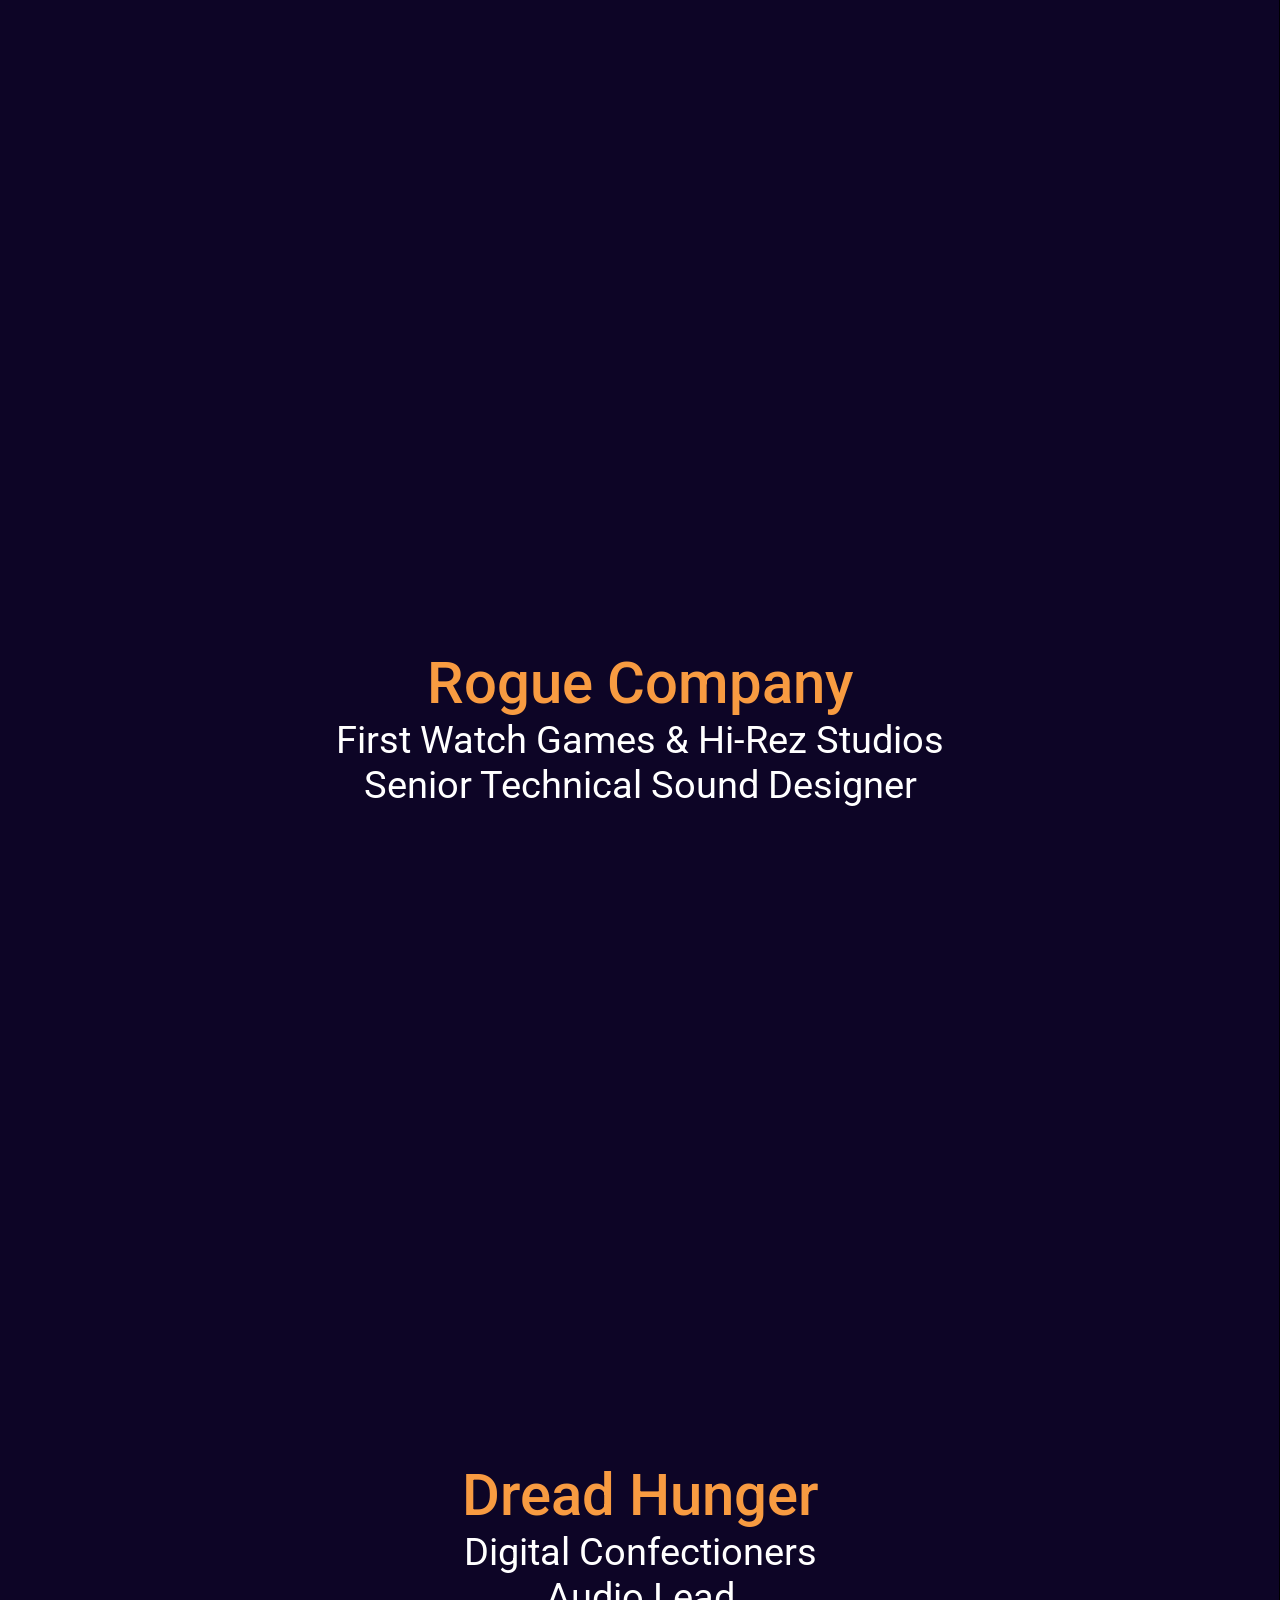
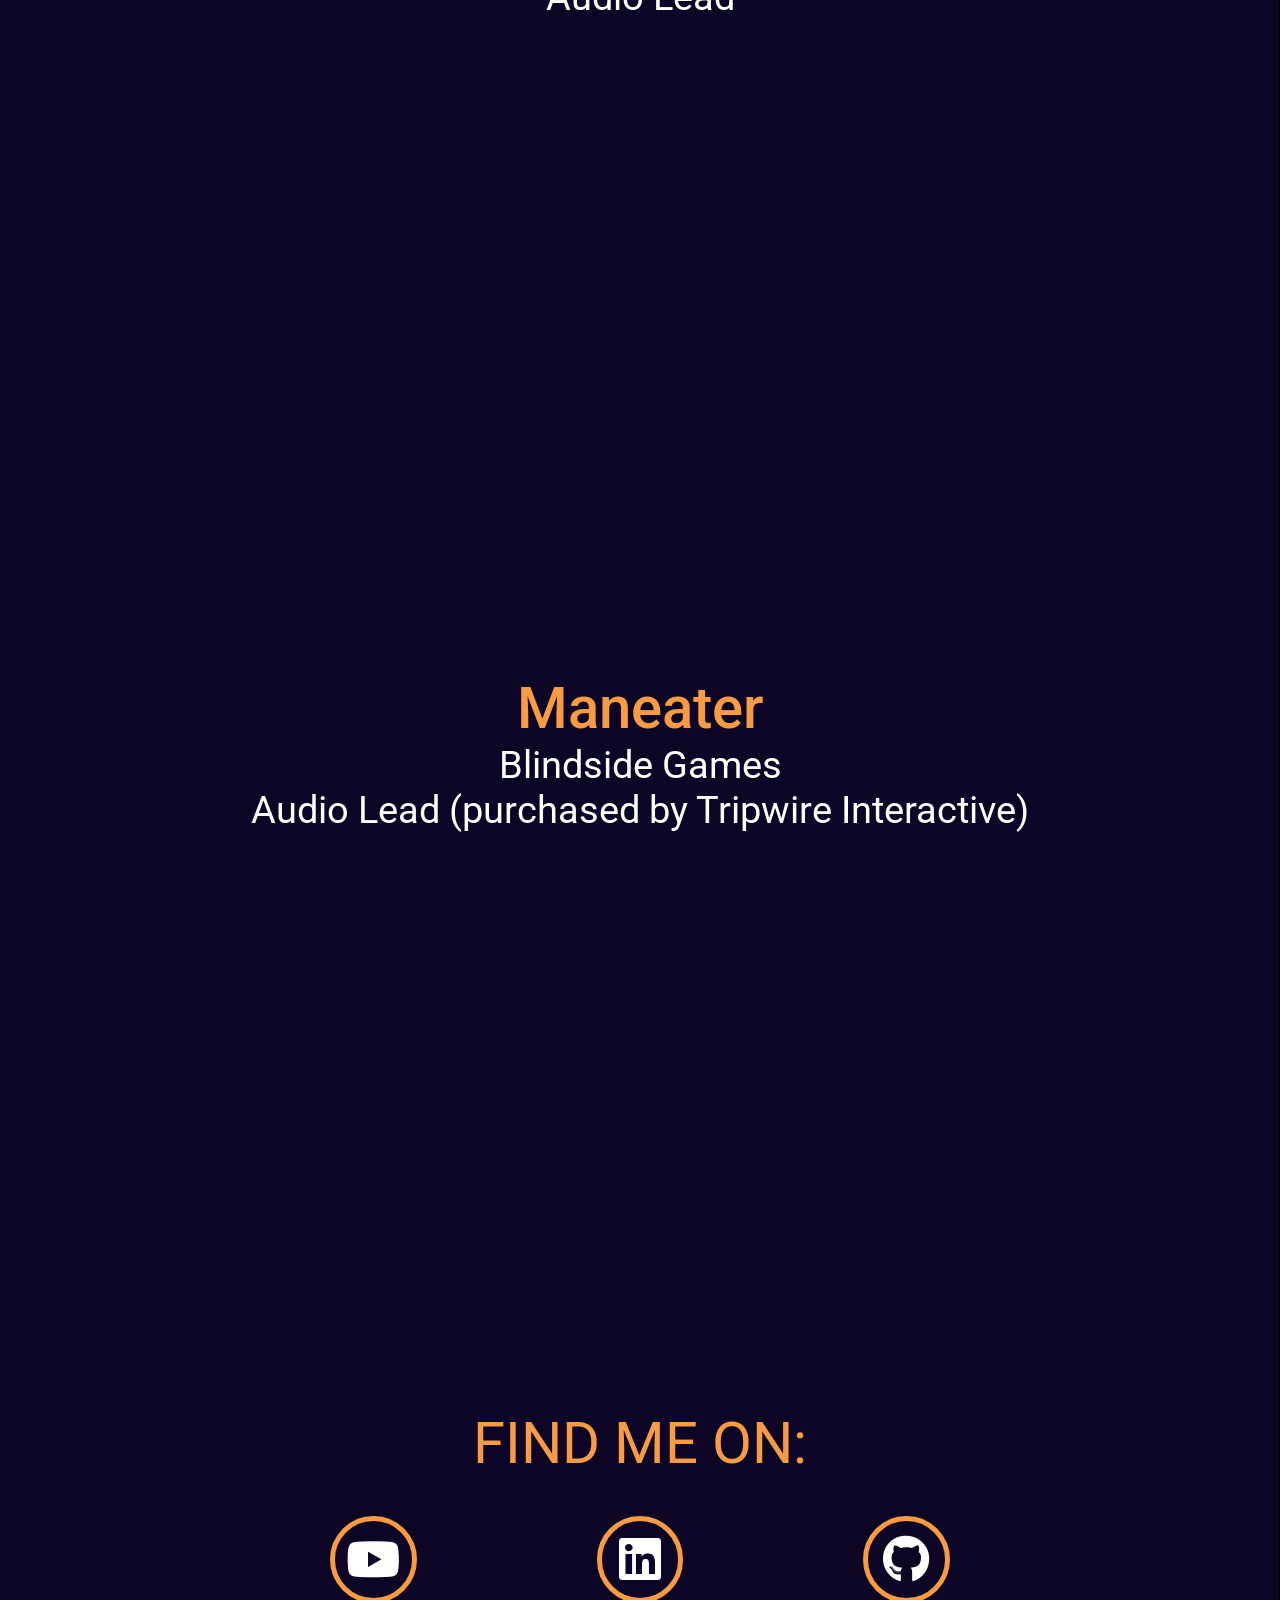
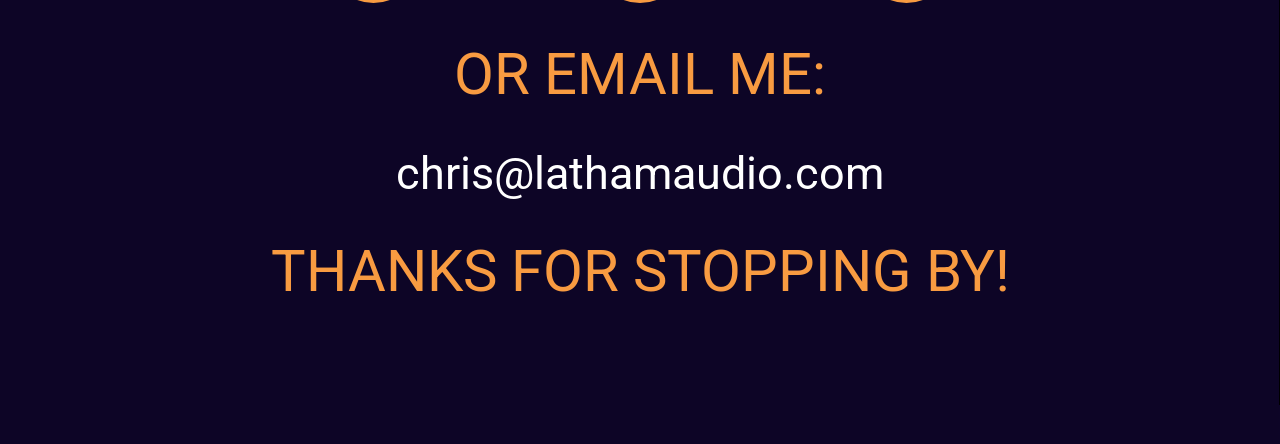
==== commit 33206b46: "Adding Projects Page" ====
--- a/index.html
+++ b/index.html
@@ -49,7 +49,12 @@
                       </div>
                       <div class="social-link">
                         <a href="latham_resume.html">
-                          <i class="far fa-file"></i> Check Out My Resume</a
+                          <i class="fas fa-file"></i> Check Out My Resume</a
+                        >
+                      </div>
+                      <div class="social-link">
+                        <a href="https://www.linkedin.com/in/lathamaudio/">
+                          <i class="fas fa-gamepad"></i> Recent Game Audio Projects</a
                         >
                       </div>
                       <div class="social-link">
@@ -58,8 +63,7 @@
                         >
                       </div>
                       <div class="social-link">
-                        <i class="lnr lnr-home"></i> Greater Atlanta Area & Open
-                        To Remote Work
+                        <i class="fas fa-home"></i> Located In Greater Atlanta Area
                       </div>
                     </div>
                   </div>
--- a/style.css
+++ b/style.css
@@ -738,3 +738,99 @@
     font-size: 7vw;
   }
 }
+
+
+________________
+/* .topnav {
+  display: flex;
+  flex-wrap: wrap;
+  justify-content: space-between;
+  max-width: calc(var(--nav-width) + var(--gap) * 2);
+  margin-inline-start: auto;
+  margin-inline-end: auto;
+  line-height: var(--header-height);
+}
+
+.topnav a {
+  display: block;
+}
+
+.toplogo,
+#menu {
+  display: flex;
+  margin: auto var(--gap);
+}
+
+.toplogo {
+  flex-wrap: inherit;
+}
+
+.toplogo a {
+  font-size: 24px;
+  font-weight: 700;
+}
+
+.toplogo a img, .logo a svg {
+  display: inline;
+  vertical-align: middle;
+  pointer-events: none;
+  transform: translate(0, -10%);
+  border-radius: 6px;
+  margin-inline-end: 8px;
+}
+
+button#theme-toggle {
+  font-size: 26px;
+  margin: auto 4px;
+}
+
+body.dark #moon {
+  vertical-align: middle;
+  display: none;
+}
+
+body:not(.dark) #sun {
+  display: none;
+}
+
+#menu {
+  list-style: none;
+  word-break: keep-all;
+  overflow-x: auto;
+  white-space: nowrap;
+}
+
+#menu li + li {
+  margin-inline-start: var(--gap);
+}
+
+#menu a {
+  font-size: 16px;
+}
+
+#menu .active {
+  font-weight: 500;
+  border-bottom: 2px solid currentColor;
+}
+
+.lang-switch li,
+.lang-switch ul,
+.logo-switches {
+  display: inline-flex;
+  margin: auto 4px;
+}
+
+.lang-switch {
+  display: flex;
+  flex-wrap: inherit;
+}
+
+.lang-switch a {
+  margin: auto 3px;
+  font-size: 16px;
+  font-weight: 500;
+}
+
+.logo-switches {
+  flex-wrap: inherit;
+} */
